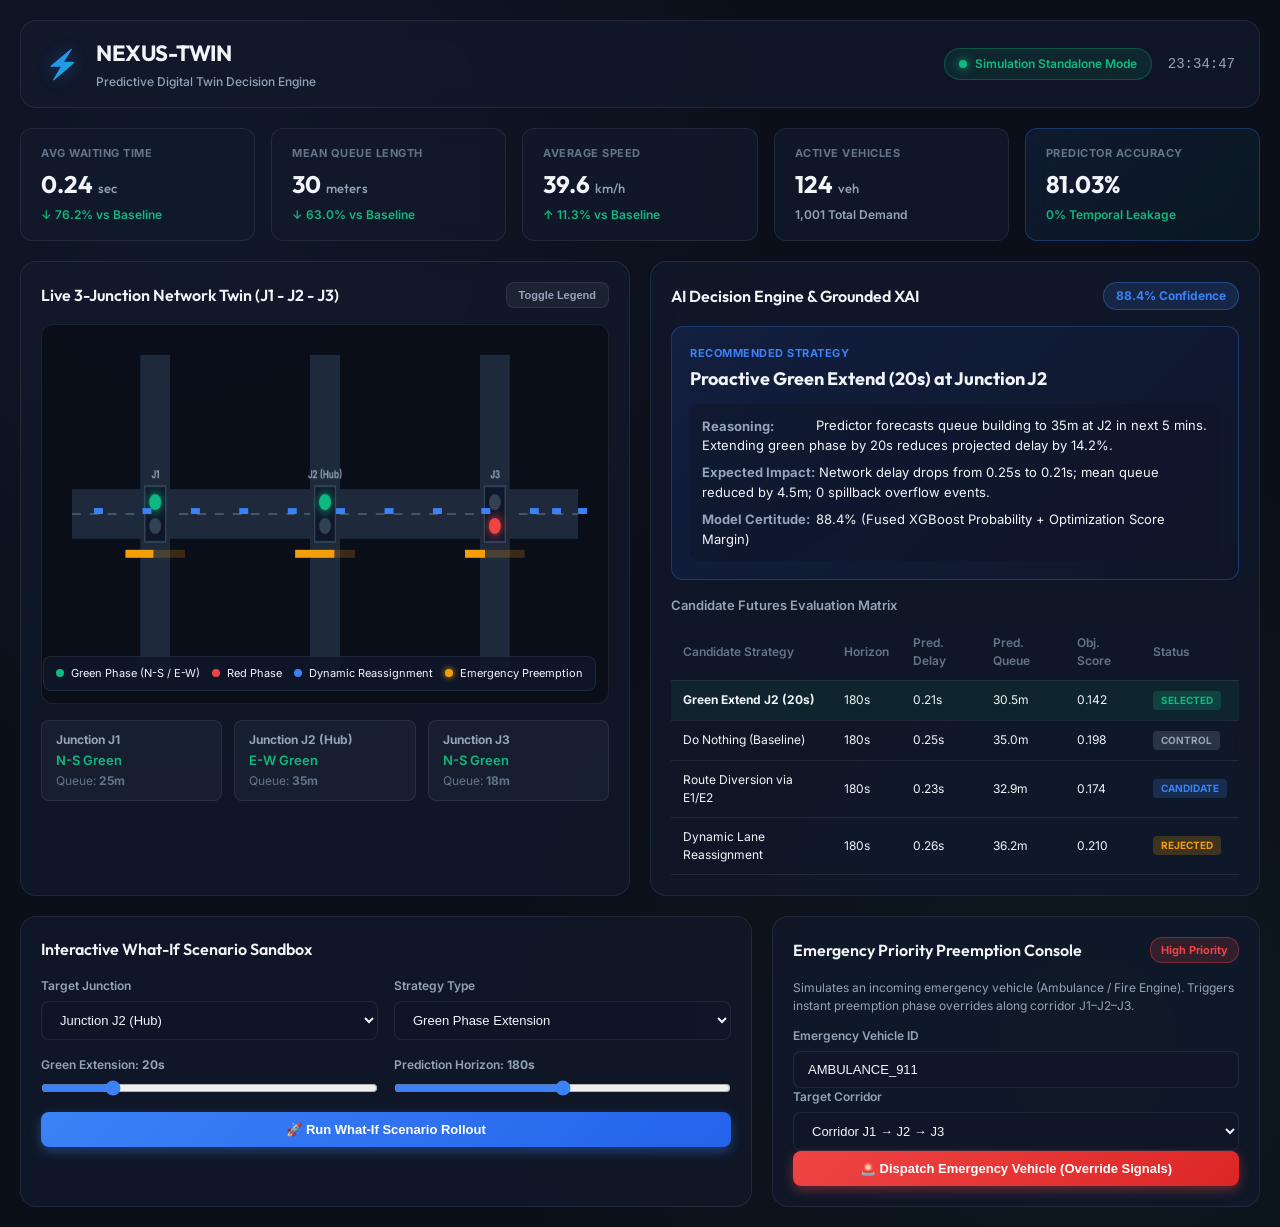
==== web/index.html @ 715663de "feat: complete Phase 6 Decision Server REST API, Web UI, What-If Sandbox & Emergency Priority Overri" ====
<!DOCTYPE html>
<html lang="en">
<head>
    <meta charset="UTF-8">
    <meta name="viewport" content="width=device-width, initial-scale=1.0">
    <title>NEXUS-TWIN — Digital Twin Traffic Decision System</title>
    <!-- Google Fonts -->
    <link rel="preconnect" href="https://fonts.googleapis.com">
    <link rel="preconnect" href="https://fonts.gstatic.com" crossorigin>
    <link href="https://fonts.googleapis.com/css2?family=Inter:wght@300;400;500;600;700&family=Outfit:wght@500;600;700;800&display=swap" rel="stylesheet">
    <link rel="stylesheet" href="style.css">
</head>
<body>
    <div class="app-container">
        <!-- Top Telemetry Header -->
        <header class="app-header">
            <div class="brand">
                <div class="logo-icon">⚡</div>
                <div>
                    <h1>NEXUS-TWIN</h1>
                    <span class="sub-title">Predictive Digital Twin Decision Engine</span>
                </div>
            </div>
            <div class="header-status">
                <div class="status-badge online" id="statusBadge">
                    <span class="pulse-dot"></span>
                    <span id="statusText">SUMO v1.27.1 Connected</span>
                </div>
                <div class="system-time" id="sysTime">00:00:00</div>
            </div>
        </header>

        <!-- Live Telemetry Ribbon -->
        <section class="telemetry-ribbon">
            <div class="telemetry-card">
                <div class="label">AVG WAITING TIME</div>
                <div class="value" id="metricDelay">0.24 <span class="unit">sec</span></div>
                <div class="trend positive">↓ 76.2% vs Baseline</div>
            </div>
            <div class="telemetry-card">
                <div class="label">MEAN QUEUE LENGTH</div>
                <div class="value" id="metricQueue">30.0 <span class="unit">meters</span></div>
                <div class="trend positive">↓ 63.0% vs Baseline</div>
            </div>
            <div class="telemetry-card">
                <div class="label">AVERAGE SPEED</div>
                <div class="value" id="metricSpeed">39.6 <span class="unit">km/h</span></div>
                <div class="trend positive">↑ 11.3% vs Baseline</div>
            </div>
            <div class="telemetry-card">
                <div class="label">ACTIVE VEHICLES</div>
                <div class="value" id="metricVehicles">124 <span class="unit">veh</span></div>
                <div class="trend neutral">1,001 Total Demand</div>
            </div>
            <div class="telemetry-card highlight">
                <div class="label">PREDICTOR ACCURACY</div>
                <div class="value" id="metricAccuracy">81.03%</div>
                <div class="trend positive">0% Temporal Leakage</div>
            </div>
        </section>

        <!-- Main Dashboard Grid -->
        <main class="dashboard-grid">
            <!-- Left Column: 2D Digital Twin Network Visualizer -->
            <section class="panel twin-panel">
                <div class="panel-header">
                    <h2>Live 3-Junction Network Twin (J1 - J2 - J3)</h2>
                    <div class="panel-actions">
                        <button class="btn btn-sm" id="btnToggleLegend">Toggle Legend</button>
                    </div>
                </div>
                <div class="canvas-container">
                    <canvas id="networkCanvas" width="760" height="380"></canvas>
                    <div class="canvas-overlay-legend" id="canvasLegend">
                        <div><span class="dot green"></span> Green Phase (N-S / E-W)</div>
                        <div><span class="dot red"></span> Red Phase</div>
                        <div><span class="dot blue"></span> Dynamic Reassignment</div>
                        <div><span class="dot emergency"></span> Emergency Preemption</div>
                    </div>
                </div>
                <div class="junction-cards-row">
                    <div class="junction-mini-card" id="jcard-J1">
                        <div class="jhead">Junction J1</div>
                        <div class="jphase" id="j1-phase">N-S Green</div>
                        <div class="jqueue">Queue: <strong id="j1-q">25.0m</strong></div>
                    </div>
                    <div class="junction-mini-card" id="jcard-J2">
                        <div class="jhead">Junction J2 (Hub)</div>
                        <div class="jphase" id="j2-phase">E-W Green</div>
                        <div class="jqueue">Queue: <strong id="j2-q">35.0m</strong></div>
                    </div>
                    <div class="junction-mini-card" id="jcard-J3">
                        <div class="jhead">Junction J3</div>
                        <div class="jphase" id="j3-phase">N-S Green</div>
                        <div class="jqueue">Queue: <strong id="j3-q">18.0m</strong></div>
                    </div>
                </div>
            </section>

            <!-- Right Column: AI Decision Engine & XAI Explanations -->
            <section class="panel xai-panel">
                <div class="panel-header">
                    <h2>AI Decision Engine & Grounded XAI</h2>
                    <span class="badge confidence-badge" id="confidenceBadge">88.4% Confidence</span>
                </div>

                <!-- Active Recommendation Card -->
                <div class="recommendation-card">
                    <div class="rec-title">RECOMMENDED STRATEGY</div>
                    <div class="rec-action" id="recAction">Proactive Green Extend (20s) at Junction J2</div>
                    
                    <div class="explanation-box">
                        <div class="exp-row">
                            <span class="exp-label">Reasoning:</span>
                            <span class="exp-val" id="expReason">Predictor forecasts queue building to 35m at J2 in next 5 mins. Extending green phase by 20s reduces projected delay by 14.2%.</span>
                        </div>
                        <div class="exp-row">
                            <span class="exp-label">Expected Impact:</span>
                            <span class="exp-val" id="expImpact">Network delay drops from 0.25s to 0.21s; mean queue reduced by 4.5m; 0 spillback overflow events.</span>
                        </div>
                        <div class="exp-row">
                            <span class="exp-label">Model Certitude:</span>
                            <span class="exp-val" id="expConfidence">88.4% (Fused XGBoost Probability + Optimization Score Margin)</span>
                        </div>
                    </div>
                </div>

                <!-- Candidate Strategy Comparison Table -->
                <div class="candidates-table-container">
                    <h3>Candidate Futures Evaluation Matrix</h3>
                    <table class="candidates-table">
                        <thead>
                            <tr>
                                <th>Candidate Strategy</th>
                                <th>Horizon</th>
                                <th>Pred. Delay</th>
                                <th>Pred. Queue</th>
                                <th>Obj. Score</th>
                                <th>Status</th>
                            </tr>
                        </thead>
                        <tbody id="candidatesTableBody">
                            <tr class="selected">
                                <td><strong>Green Extend J2 (20s)</strong></td>
                                <td>180s</td>
                                <td>0.21s</td>
                                <td>30.5m</td>
                                <td>0.142</td>
                                <td><span class="tag green">SELECTED</span></td>
                            </tr>
                            <tr>
                                <td>Do Nothing (Baseline)</td>
                                <td>180s</td>
                                <td>0.25s</td>
                                <td>35.0m</td>
                                <td>0.198</td>
                                <td><span class="tag gray">CONTROL</span></td>
                            </tr>
                            <tr>
                                <td>Route Diversion via E1/E2</td>
                                <td>180s</td>
                                <td>0.23s</td>
                                <td>32.9m</td>
                                <td>0.174</td>
                                <td><span class="tag blue">CANDIDATE</span></td>
                            </tr>
                            <tr>
                                <td>Dynamic Lane Reassignment</td>
                                <td>180s</td>
                                <td>0.26s</td>
                                <td>36.2m</td>
                                <td>0.210</td>
                                <td><span class="tag amber">REJECTED</span></td>
                            </tr>
                        </tbody>
                    </table>
                </div>
            </section>
        </main>

        <!-- Bottom Controls Grid -->
        <section class="controls-grid">
            <!-- Interactive What-If Scenario Sandbox -->
            <div class="panel sandbox-panel">
                <div class="panel-header">
                    <h2>Interactive What-If Scenario Sandbox</h2>
                </div>
                <form id="whatifForm" class="sandbox-form">
                    <div class="form-group">
                        <label>Target Junction</label>
                        <select id="selJunction" class="input-control">
                            <option value="J2">Junction J2 (Hub)</option>
                            <option value="J1">Junction J1 (West)</option>
                            <option value="J3">Junction J3 (East)</option>
                        </select>
                    </div>

                    <div class="form-group">
                        <label>Strategy Type</label>
                        <select id="selStrategy" class="input-control">
                            <option value="green_extend">Green Phase Extension</option>
                            <option value="diversion">Dynamic Route Diversion</option>
                            <option value="dynamic_lane">Dynamic Lane Reassignment</option>
                        </select>
                    </div>

                    <div class="form-group">
                        <label>Green Extension: <strong id="valExtension">20s</strong></label>
                        <input type="range" id="rngExtension" min="10" max="60" value="20" class="slider-control">
                    </div>

                    <div class="form-group">
                        <label>Prediction Horizon: <strong id="valHorizon">180s</strong></label>
                        <input type="range" id="rngHorizon" min="60" max="300" step="30" value="180" class="slider-control">
                    </div>

                    <div class="form-group full-width">
                        <button type="submit" class="btn btn-primary btn-block" id="btnRunWhatIf">
                            🚀 Run What-If Scenario Rollout
                        </button>
                    </div>
                </form>
            </div>

            <!-- Emergency Vehicle Priority Console -->
            <div class="panel emergency-panel">
                <div class="panel-header">
                    <h2>Emergency Priority Preemption Console</h2>
                    <span class="badge danger-badge">High Priority</span>
                </div>
                <div class="emergency-content">
                    <p class="emergency-desc">
                        Simulates an incoming emergency vehicle (Ambulance / Fire Engine). Triggers instant preemption phase overrides along corridor J1–J2–J3.
                    </p>
                    <div class="form-group">
                        <label>Emergency Vehicle ID</label>
                        <input type="text" id="txtVehicleId" value="AMBULANCE_911" class="input-control">
                    </div>
                    <div class="form-group">
                        <label>Target Corridor</label>
                        <select id="selCorridor" class="input-control">
                            <option value="J1-J2-J3">Corridor J1 → J2 → J3</option>
                            <option value="J3-J2-J1">Corridor J3 → J2 → J1</option>
                        </select>
                    </div>
                    <button class="btn btn-danger btn-block" id="btnDispatchEmergency">
                        🚨 Dispatch Emergency Vehicle (Override Signals)
                    </button>
                </div>
            </div>
        </section>
    </div>

    <script src="app.js"></script>
</body>
</html>
---- web/style.css ----
/* NEXUS-TWIN Design System — Modern Dark-Mode Glassmorphism */
:root {
    --bg-main: #0b0f19;
    --bg-card: rgba(18, 26, 44, 0.75);
    --bg-card-hover: rgba(28, 39, 64, 0.85);
    --border-color: rgba(255, 255, 255, 0.08);
    --border-highlight: rgba(59, 130, 246, 0.3);

    --primary: #3b82f6;
    --primary-glow: rgba(59, 130, 246, 0.4);
    --emerald: #10b981;
    --emerald-glow: rgba(16, 185, 129, 0.4);
    --amber: #f59e0b;
    --rose: #ef4444;
    --rose-glow: rgba(239, 68, 68, 0.4);
    --cyan: #06b6d4;

    --text-main: #f1f5f9;
    --text-muted: #94a3b8;
    --text-dim: #64748b;

    --font-heading: 'Outfit', -apple-system, BlinkMacSystemFont, sans-serif;
    --font-body: 'Inter', -apple-system, BlinkMacSystemFont, sans-serif;

    --radius-sm: 8px;
    --radius-md: 12px;
    --radius-lg: 16px;
}

* {
    box-sizing: border-box;
    margin: 0;
    padding: 0;
}

body {
    background-color: var(--bg-main);
    background-image: 
        radial-gradient(circle at 15% 15%, rgba(59, 130, 246, 0.08) 0%, transparent 40%),
        radial-gradient(circle at 85% 85%, rgba(16, 185, 129, 0.06) 0%, transparent 40%);
    color: var(--text-main);
    font-family: var(--font-body);
    font-size: 14px;
    line-height: 1.5;
    min-height: 100vh;
    padding: 20px;
}

.app-container {
    max-width: 1400px;
    margin: 0 auto;
    display: flex;
    flex-direction: column;
    gap: 20px;
}

/* Header */
.app-header {
    display: flex;
    justify-content: space-between;
    align-items: center;
    background: var(--bg-card);
    backdrop-filter: blur(12px);
    border: 1px solid var(--border-color);
    border-radius: var(--radius-lg);
    padding: 16px 24px;
}

.brand {
    display: flex;
    align-items: center;
    gap: 16px;
}

.logo-icon {
    font-size: 28px;
    background: linear-gradient(135deg, var(--primary), var(--cyan));
    -webkit-background-clip: text;
    -webkit-text-fill-color: transparent;
    filter: drop-shadow(0 0 8px var(--primary-glow));
}

.brand h1 {
    font-family: var(--font-heading);
    font-size: 22px;
    font-weight: 700;
    letter-spacing: -0.5px;
    color: var(--text-main);
}

.sub-title {
    font-size: 12px;
    color: var(--text-muted);
    font-weight: 500;
}

.header-status {
    display: flex;
    align-items: center;
    gap: 16px;
}

.status-badge {
    display: flex;
    align-items: center;
    gap: 8px;
    background: rgba(16, 185, 129, 0.1);
    border: 1px solid rgba(16, 185, 129, 0.3);
    color: var(--emerald);
    padding: 6px 14px;
    border-radius: 20px;
    font-size: 12px;
    font-weight: 600;
}

.pulse-dot {
    width: 8px;
    height: 8px;
    background-color: var(--emerald);
    border-radius: 50%;
    box-shadow: 0 0 8px var(--emerald);
    animation: pulse 2s infinite;
}

@keyframes pulse {
    0% { transform: scale(0.95); box-shadow: 0 0 0 0 rgba(16, 185, 129, 0.7); }
    70% { transform: scale(1); box-shadow: 0 0 0 8px rgba(16, 185, 129, 0); }
    100% { transform: scale(0.95); box-shadow: 0 0 0 0 rgba(16, 185, 129, 0); }
}

.system-time {
    font-family: monospace;
    font-size: 14px;
    color: var(--text-muted);
}

/* Telemetry Ribbon */
.telemetry-ribbon {
    display: grid;
    grid-template-columns: repeat(auto-fit, minmax(220px, 1fr));
    gap: 16px;
}

.telemetry-card {
    background: var(--bg-card);
    backdrop-filter: blur(12px);
    border: 1px solid var(--border-color);
    border-radius: var(--radius-md);
    padding: 16px 20px;
    transition: transform 0.2s ease, border-color 0.2s ease;
}

.telemetry-card:hover {
    transform: translateY(-2px);
    border-color: var(--border-highlight);
}

.telemetry-card.highlight {
    background: linear-gradient(135deg, rgba(59, 130, 246, 0.1), rgba(6, 182, 212, 0.05));
    border-color: rgba(59, 130, 246, 0.3);
}

.telemetry-card .label {
    font-size: 11px;
    font-weight: 700;
    letter-spacing: 0.5px;
    color: var(--text-dim);
    margin-bottom: 4px;
}

.telemetry-card .value {
    font-family: var(--font-heading);
    font-size: 24px;
    font-weight: 700;
    color: var(--text-main);
}

.telemetry-card .unit {
    font-size: 13px;
    color: var(--text-muted);
    font-weight: 500;
}

.telemetry-card .trend {
    font-size: 12px;
    font-weight: 600;
    margin-top: 4px;
}

.trend.positive { color: var(--emerald); }
.trend.neutral { color: var(--text-muted); }

/* Dashboard Grid */
.dashboard-grid {
    display: grid;
    grid-template-columns: 1fr 1fr;
    gap: 20px;
}

@media (max-width: 1024px) {
    .dashboard-grid {
        grid-template-columns: 1fr;
    }
}

.panel {
    background: var(--bg-card);
    backdrop-filter: blur(12px);
    border: 1px solid var(--border-color);
    border-radius: var(--radius-lg);
    padding: 20px;
    display: flex;
    flex-direction: column;
    gap: 16px;
}

.panel-header {
    display: flex;
    justify-content: space-between;
    align-items: center;
}

.panel-header h2 {
    font-family: var(--font-heading);
    font-size: 16px;
    font-weight: 600;
    color: var(--text-main);
}

/* Canvas container */
.canvas-container {
    position: relative;
    background: rgba(10, 15, 25, 0.9);
    border: 1px solid var(--border-color);
    border-radius: var(--radius-md);
    overflow: hidden;
    height: 380px;
}

#networkCanvas {
    width: 100%;
    height: 100%;
    display: block;
}

.canvas-overlay-legend {
    position: absolute;
    bottom: 12px;
    right: 12px;
    background: rgba(15, 23, 42, 0.85);
    border: 1px solid var(--border-color);
    padding: 8px 12px;
    border-radius: var(--radius-sm);
    font-size: 11px;
    display: flex;
    gap: 12px;
}

.canvas-overlay-legend .dot {
    display: inline-block;
    width: 8px;
    height: 8px;
    border-radius: 50%;
    margin-right: 4px;
}

.dot.green { background: var(--emerald); }
.dot.red { background: var(--rose); }
.dot.blue { background: var(--primary); }
.dot.emergency { background: var(--amber); box-shadow: 0 0 6px var(--amber); }

.junction-cards-row {
    display: grid;
    grid-template-columns: repeat(3, 1fr);
    gap: 12px;
}

.junction-mini-card {
    background: rgba(30, 41, 59, 0.5);
    border: 1px solid var(--border-color);
    border-radius: var(--radius-sm);
    padding: 10px 14px;
}

.jhead {
    font-size: 12px;
    font-weight: 700;
    color: var(--text-muted);
}

.jphase {
    font-size: 13px;
    font-weight: 600;
    color: var(--emerald);
    margin: 2px 0;
}

.jqueue {
    font-size: 12px;
    color: var(--text-dim);
}

/* XAI & Recommendation Panel */
.confidence-badge {
    background: rgba(59, 130, 246, 0.15);
    border: 1px solid rgba(59, 130, 246, 0.4);
    color: var(--primary);
    padding: 4px 12px;
    border-radius: 16px;
    font-size: 12px;
    font-weight: 700;
}

.recommendation-card {
    background: linear-gradient(135deg, rgba(30, 58, 138, 0.25), rgba(15, 23, 42, 0.6));
    border: 1px solid rgba(59, 130, 246, 0.3);
    border-radius: var(--radius-md);
    padding: 18px;
}

.rec-title {
    font-size: 11px;
    font-weight: 700;
    letter-spacing: 0.5px;
    color: var(--primary);
    margin-bottom: 4px;
}

.rec-action {
    font-family: var(--font-heading);
    font-size: 18px;
    font-weight: 700;
    color: var(--text-main);
    margin-bottom: 12px;
}

.explanation-box {
    display: flex;
    flex-direction: column;
    gap: 8px;
    background: rgba(15, 23, 42, 0.6);
    border-radius: var(--radius-sm);
    padding: 12px;
    font-size: 13px;
}

.exp-label {
    font-weight: 700;
    color: var(--text-muted);
    min-width: 110px;
    display: inline-block;
}

.exp-val {
    color: var(--text-main);
}

/* Candidates Table */
.candidates-table-container h3 {
    font-size: 13px;
    font-weight: 600;
    color: var(--text-muted);
    margin-bottom: 8px;
}

.candidates-table {
    width: 100%;
    border-collapse: collapse;
    font-size: 12px;
}

.candidates-table th, .candidates-table td {
    padding: 10px 12px;
    text-align: left;
    border-bottom: 1px solid var(--border-color);
}

.candidates-table th {
    color: var(--text-dim);
    font-weight: 600;
    background: rgba(15, 23, 42, 0.4);
}

.candidates-table tr.selected {
    background: rgba(16, 185, 129, 0.08);
}

.tag {
    display: inline-block;
    padding: 2px 8px;
    border-radius: 4px;
    font-size: 10px;
    font-weight: 700;
}

.tag.green { background: rgba(16, 185, 129, 0.2); color: var(--emerald); }
.tag.gray { background: rgba(148, 163, 184, 0.2); color: var(--text-muted); }
.tag.blue { background: rgba(59, 130, 246, 0.2); color: var(--primary); }
.tag.amber { background: rgba(245, 158, 11, 0.2); color: var(--amber); }

/* Bottom Controls Grid */
.controls-grid {
    display: grid;
    grid-template-columns: 1.2fr 0.8fr;
    gap: 20px;
}

@media (max-width: 900px) {
    .controls-grid {
        grid-template-columns: 1fr;
    }
}

.sandbox-form {
    display: grid;
    grid-template-columns: 1fr 1fr;
    gap: 16px;
}

.form-group {
    display: flex;
    flex-direction: column;
    gap: 6px;
}

.form-group.full-width {
    grid-column: span 2;
}

.form-group label {
    font-size: 12px;
    font-weight: 600;
    color: var(--text-muted);
}

.input-control {
    background: rgba(15, 23, 42, 0.8);
    border: 1px solid var(--border-color);
    border-radius: var(--radius-sm);
    color: var(--text-main);
    padding: 10px 14px;
    font-size: 13px;
    outline: none;
    transition: border-color 0.2s ease;
}

.input-control:focus {
    border-color: var(--primary);
}

.slider-control {
    accent-color: var(--primary);
    cursor: pointer;
}

.btn {
    padding: 10px 20px;
    border-radius: var(--radius-sm);
    font-weight: 600;
    font-size: 13px;
    cursor: pointer;
    border: none;
    transition: all 0.2s ease;
}

.btn-sm {
    padding: 6px 12px;
    font-size: 11px;
    background: rgba(255, 255, 255, 0.05);
    color: var(--text-muted);
    border: 1px solid var(--border-color);
}

.btn-primary {
    background: linear-gradient(135deg, var(--primary), #2563eb);
    color: white;
    box-shadow: 0 4px 12px var(--primary-glow);
}

.btn-primary:hover {
    transform: translateY(-1px);
    box-shadow: 0 6px 16px var(--primary-glow);
}

.btn-danger {
    background: linear-gradient(135deg, var(--rose), #dc2626);
    color: white;
    box-shadow: 0 4px 12px var(--rose-glow);
}

.btn-danger:hover {
    transform: translateY(-1px);
    box-shadow: 0 6px 16px var(--rose-glow);
}

.btn-block {
    width: 100%;
}

.danger-badge {
    background: rgba(239, 68, 68, 0.15);
    border: 1px solid rgba(239, 68, 68, 0.4);
    color: var(--rose);
    padding: 4px 10px;
    border-radius: 12px;
    font-size: 11px;
    font-weight: 700;
}

.emergency-desc {
    font-size: 12px;
    color: var(--text-muted);
    margin-bottom: 12px;
}
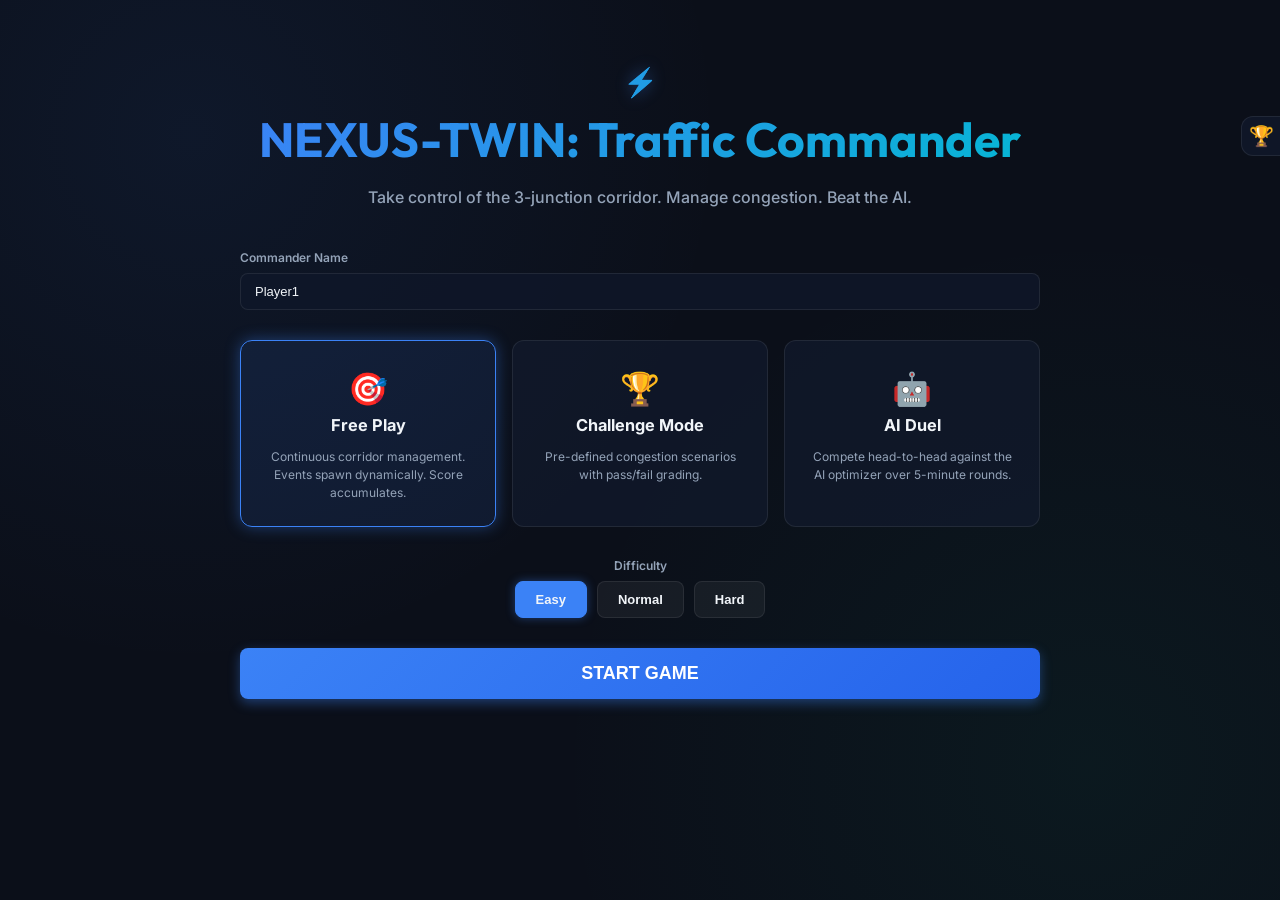
==== commit d8824c4e: "feat: complete Phase 7 Traffic Commander Game - game engine, scoring, badges, leaderboard, gamified " ====
--- a/web/index.html
+++ b/web/index.html
@@ -3,7 +3,7 @@
 <head>
     <meta charset="UTF-8">
     <meta name="viewport" content="width=device-width, initial-scale=1.0">
-    <title>NEXUS-TWIN — Digital Twin Traffic Decision System</title>
+    <title>NEXUS-TWIN — Traffic Commander</title>
     <!-- Google Fonts -->
     <link rel="preconnect" href="https://fonts.googleapis.com">
     <link rel="preconnect" href="https://fonts.gstatic.com" crossorigin>
@@ -12,243 +12,237 @@
 </head>
 <body>
     <div class="app-container">
-        <!-- Top Telemetry Header -->
-        <header class="app-header">
-            <div class="brand">
-                <div class="logo-icon">⚡</div>
-                <div>
-                    <h1>NEXUS-TWIN</h1>
-                    <span class="sub-title">Predictive Digital Twin Decision Engine</span>
-                </div>
-            </div>
-            <div class="header-status">
-                <div class="status-badge online" id="statusBadge">
-                    <span class="pulse-dot"></span>
-                    <span id="statusText">SUMO v1.27.1 Connected</span>
-                </div>
-                <div class="system-time" id="sysTime">00:00:00</div>
-            </div>
-        </header>
-
-        <!-- Live Telemetry Ribbon -->
-        <section class="telemetry-ribbon">
-            <div class="telemetry-card">
-                <div class="label">AVG WAITING TIME</div>
-                <div class="value" id="metricDelay">0.24 <span class="unit">sec</span></div>
-                <div class="trend positive">↓ 76.2% vs Baseline</div>
-            </div>
-            <div class="telemetry-card">
-                <div class="label">MEAN QUEUE LENGTH</div>
-                <div class="value" id="metricQueue">30.0 <span class="unit">meters</span></div>
-                <div class="trend positive">↓ 63.0% vs Baseline</div>
-            </div>
-            <div class="telemetry-card">
-                <div class="label">AVERAGE SPEED</div>
-                <div class="value" id="metricSpeed">39.6 <span class="unit">km/h</span></div>
-                <div class="trend positive">↑ 11.3% vs Baseline</div>
-            </div>
-            <div class="telemetry-card">
-                <div class="label">ACTIVE VEHICLES</div>
-                <div class="value" id="metricVehicles">124 <span class="unit">veh</span></div>
-                <div class="trend neutral">1,001 Total Demand</div>
-            </div>
-            <div class="telemetry-card highlight">
-                <div class="label">PREDICTOR ACCURACY</div>
-                <div class="value" id="metricAccuracy">81.03%</div>
-                <div class="trend positive">0% Temporal Leakage</div>
-            </div>
-        </section>
-
-        <!-- Main Dashboard Grid -->
-        <main class="dashboard-grid">
-            <!-- Left Column: 2D Digital Twin Network Visualizer -->
-            <section class="panel twin-panel">
-                <div class="panel-header">
-                    <h2>Live 3-Junction Network Twin (J1 - J2 - J3)</h2>
-                    <div class="panel-actions">
-                        <button class="btn btn-sm" id="btnToggleLegend">Toggle Legend</button>
-                    </div>
-                </div>
-                <div class="canvas-container">
-                    <canvas id="networkCanvas" width="760" height="380"></canvas>
-                    <div class="canvas-overlay-legend" id="canvasLegend">
-                        <div><span class="dot green"></span> Green Phase (N-S / E-W)</div>
-                        <div><span class="dot red"></span> Red Phase</div>
-                        <div><span class="dot blue"></span> Dynamic Reassignment</div>
-                        <div><span class="dot emergency"></span> Emergency Preemption</div>
-                    </div>
-                </div>
-                <div class="junction-cards-row">
-                    <div class="junction-mini-card" id="jcard-J1">
-                        <div class="jhead">Junction J1</div>
-                        <div class="jphase" id="j1-phase">N-S Green</div>
-                        <div class="jqueue">Queue: <strong id="j1-q">25.0m</strong></div>
-                    </div>
-                    <div class="junction-mini-card" id="jcard-J2">
-                        <div class="jhead">Junction J2 (Hub)</div>
-                        <div class="jphase" id="j2-phase">E-W Green</div>
-                        <div class="jqueue">Queue: <strong id="j2-q">35.0m</strong></div>
-                    </div>
-                    <div class="junction-mini-card" id="jcard-J3">
-                        <div class="jhead">Junction J3</div>
-                        <div class="jphase" id="j3-phase">N-S Green</div>
-                        <div class="jqueue">Queue: <strong id="j3-q">18.0m</strong></div>
+        
+        <!-- VIEW 1: GAME MENU -->
+        <div class="game-menu" id="gameMenu">
+            <header class="menu-header">
+                <div class="logo-icon menu-logo">⚡</div>
+                <h1>NEXUS-TWIN: Traffic Commander</h1>
+                <p class="sub-title" style="font-size: 16px; margin-top: 10px;">Take control of the 3-junction corridor. Manage congestion. Beat the AI.</p>
+            </header>
+            
+            <div class="menu-content" style="margin-top: 40px; width: 100%; max-width: 800px; display: flex; flex-direction: column; gap: 30px;">
+                <div class="form-group">
+                    <label style="text-align: left;">Commander Name</label>
+                    <input type="text" id="playerName" class="input-control" placeholder="Enter your name" value="Player1">
+                </div>
+                
+                <div class="modes-grid" id="modesGrid">
+                    <div class="mode-card selected" data-mode="free_play">
+                        <div class="mode-icon" style="font-size: 32px;">🎯</div>
+                        <h3>Free Play</h3>
+                        <p style="font-size: 12px; color: var(--text-muted); margin-top: 10px;">Continuous corridor management. Events spawn dynamically. Score accumulates.</p>
+                    </div>
+                    <div class="mode-card" data-mode="challenge">
+                        <div class="mode-icon" style="font-size: 32px;">🏆</div>
+                        <h3>Challenge Mode</h3>
+                        <p style="font-size: 12px; color: var(--text-muted); margin-top: 10px;">Pre-defined congestion scenarios with pass/fail grading.</p>
+                        <select id="challengeSelector" class="input-control hidden" style="margin-top: 10px; width: 100%;">
+                            <option value="rush_hour">Rush Hour Surge</option>
+                            <option value="emergency">Emergency Dispatch</option>
+                            <option value="accident">Accident Blockage</option>
+                            <option value="cascade">Cascade Prevention</option>
+                        </select>
+                    </div>
+                    <div class="mode-card" data-mode="ai_duel">
+                        <div class="mode-icon" style="font-size: 32px;">🤖</div>
+                        <h3>AI Duel</h3>
+                        <p style="font-size: 12px; color: var(--text-muted); margin-top: 10px;">Compete head-to-head against the AI optimizer over 5-minute rounds.</p>
+                    </div>
+                </div>
+                
+                <div class="form-group" style="align-items: center;">
+                    <label>Difficulty</label>
+                    <div class="difficulty-selector" id="diffSelector">
+                        <button class="btn btn-diff active" data-diff="easy">Easy</button>
+                        <button class="btn btn-diff" data-diff="normal">Normal</button>
+                        <button class="btn btn-diff" data-diff="hard">Hard</button>
+                    </div>
+                </div>
+                
+                <button class="btn btn-primary btn-block commit-btn" id="btnStartGame" style="font-size: 18px; padding: 15px;">START GAME</button>
+            </div>
+        </div>
+
+        <!-- VIEW 2: GAME DASHBOARD -->
+        <div class="game-dashboard hidden" id="gameDashboard">
+            
+            <!-- Game HUD Bar -->
+            <header class="game-hud app-header" style="margin-bottom: 0;">
+                <div class="hud-left brand">
+                    <div class="logo-icon">⚡</div>
+                    <div>
+                        <h1 id="hudPlayerName" style="font-size: 18px;">Player1</h1>
+                        <span class="sub-title badge mode-badge" id="hudModeBadge" style="background: var(--primary-glow); padding: 2px 6px; border-radius: 4px; color: white;">Free Play</span>
+                    </div>
+                </div>
+                <div class="hud-center" style="display: flex; align-items: center; gap: 20px;">
+                    <div class="score-container" style="text-align: center;">
+                        <span style="font-size: 12px; color: var(--text-muted); display: block;">SCORE</span>
+                        <span class="score-value" id="hudScore" style="font-size: 28px; font-weight: 800; color: var(--emerald); text-shadow: 0 0 10px var(--emerald-glow);">0</span>
+                    </div>
+                    <div class="streak-container hidden" id="hudStreak" style="display: flex; align-items: center; gap: 5px; background: rgba(245,158,11,0.2); padding: 5px 10px; border-radius: 20px; border: 1px solid var(--amber);">
+                        <span class="streak-flame">🔥</span>
+                        <span class="streak-text" id="hudStreakText" style="color: var(--amber); font-weight: bold;">x1.5</span>
+                    </div>
+                </div>
+                <div class="hud-right header-status">
+                    <div style="text-align: right; margin-right: 15px;">
+                        <span style="font-size: 12px; color: var(--text-muted); display: block;">SESSION TIME</span>
+                        <span class="session-timer system-time" id="hudTimer" style="font-size: 18px; color: white;">00:00</span>
+                    </div>
+                    <button class="btn btn-danger" id="btnEndGame">End Game</button>
+                </div>
+            </header>
+
+            <!-- Event Alert Banner -->
+            <div class="event-alert hidden" id="eventAlert" style="margin-top: 15px; margin-bottom: 5px;">
+                <div style="display: flex; justify-content: space-between; align-items: center;">
+                    <div class="event-info" style="display: flex; align-items: center; gap: 10px;">
+                        <span class="event-icon" id="eventIcon" style="font-size: 24px;">⚠️</span>
+                        <span class="event-text" id="eventText" style="font-weight: bold; font-size: 16px;">Rush Hour Surge at J2!</span>
+                    </div>
+                    <div class="ai-hint" id="aiHint" style="font-size: 12px; color: var(--primary); font-weight: bold; background: rgba(59,130,246,0.1); padding: 4px 8px; border-radius: 4px;">AI Suggests: Extend Green at J2</div>
+                </div>
+                <div class="timer-bar-container" style="margin-top: 8px;">
+                    <div class="timer-bar" id="eventTimerBar" style="width: 100%;"></div>
+                </div>
+            </div>
+
+            <!-- Main Dashboard Grid -->
+            <main class="dashboard-grid" style="margin-top: 15px;">
+                <!-- Left: Canvas -->
+                <section class="panel twin-panel">
+                    <div class="panel-header">
+                        <h2>Live Network Twin (J1 - J2 - J3)</h2>
+                    </div>
+                    <div class="canvas-container">
+                        <canvas id="networkCanvas" width="760" height="380"></canvas>
+                        <div class="canvas-overlay-legend" id="canvasLegend">
+                            <div><span class="dot green"></span> Green</div>
+                            <div><span class="dot red"></span> Red</div>
+                        </div>
+                        <div class="canvas-score-overlay" id="canvasScoreOverlay" style="position: absolute; top: 10px; right: 10px; font-size: 24px; font-weight: bold; color: rgba(255,255,255,0.5); text-shadow: 0 0 5px black;"></div>
+                    </div>
+                </section>
+
+                <!-- Right: Action Console -->
+                <section class="panel action-panel">
+                    <div class="panel-header">
+                        <h2>Commander Action Console</h2>
+                        <select id="actionTargetJunction" class="input-control" style="width: 120px;">
+                            <option value="J1">Target: J1</option>
+                            <option value="J2" selected>Target: J2</option>
+                            <option value="J3">Target: J3</option>
+                        </select>
+                    </div>
+                    
+                    <div class="action-buttons-stack" id="actionStack">
+                        <div class="action-btn-group">
+                            <button class="action-btn strategy-btn" data-strategy="green_extend" style="border-left-color: var(--emerald);">
+                                <span class="strategy-icon">🟢</span> Extend Green Phase
+                            </button>
+                            <div class="strategy-options hidden" id="opt_green_extend">
+                                <label style="font-size: 12px; color: var(--text-muted);">Duration: <span id="val_green_extend">20s</span></label>
+                                <input type="range" id="param_green_extend" min="10" max="60" value="20" class="slider-control" style="width: 100%;">
+                            </div>
+                        </div>
+                        
+                        <div class="action-btn-group">
+                            <button class="action-btn strategy-btn" data-strategy="diversion" style="border-left-color: var(--primary);">
+                                <span class="strategy-icon">↪️</span> Divert Traffic
+                            </button>
+                            <div class="strategy-options hidden" id="opt_diversion">
+                                <label style="font-size: 12px; color: var(--text-muted);">Diversion Rate: <span id="val_diversion">30%</span></label>
+                                <input type="range" id="param_diversion" min="10" max="50" value="30" class="slider-control" style="width: 100%;">
+                            </div>
+                        </div>
+                        
+                        <div class="action-btn-group">
+                            <button class="action-btn strategy-btn" data-strategy="dynamic_lane" style="border-left-color: var(--cyan);">
+                                <span class="strategy-icon">🛣️</span> Open Dynamic Lane
+                            </button>
+                            <div class="strategy-options hidden" id="opt_dynamic_lane">
+                                <select id="param_dynamic_lane" class="input-control" style="width: 100%;">
+                                    <option value="J1">At J1</option>
+                                    <option value="J2">At J2</option>
+                                    <option value="J3">At J3</option>
+                                </select>
+                            </div>
+                        </div>
+                        
+                        <div class="action-btn-group">
+                            <button class="action-btn strategy-btn" data-strategy="emergency_priority" style="border-left-color: var(--rose);">
+                                <span class="strategy-icon">🚨</span> Emergency Override
+                            </button>
+                        </div>
+                        
+                        <div class="action-btn-group">
+                            <button class="action-btn strategy-btn" data-strategy="do_nothing" style="border-left-color: var(--text-muted);">
+                                <span class="strategy-icon">⏸️</span> Do Nothing
+                            </button>
+                        </div>
+                    </div>
+                    
+                    <button class="btn btn-primary btn-block commit-btn" id="btnCommitMove" disabled style="margin-top: auto; height: 50px; font-size: 16px;">COMMIT MOVE</button>
+                </section>
+            </main>
+
+            <!-- Bottom Grid -->
+            <section class="bottom-grid controls-grid" style="margin-top: 15px;">
+                <div class="panel">
+                    <div class="panel-header" style="margin-bottom: 10px;"><h2>Live Telemetry</h2></div>
+                    <div class="telemetry-ribbon" style="display: grid; grid-template-columns: 1fr 1fr; gap: 10px;">
+                        <div class="telemetry-card" style="padding: 10px;"><div class="label">AVG DELAY</div><div class="value" id="metricDelay" style="font-size: 18px;">0.24s</div></div>
+                        <div class="telemetry-card" style="padding: 10px;"><div class="label">MEAN QUEUE</div><div class="value" id="metricQueue" style="font-size: 18px;">30.0m</div></div>
+                        <div class="telemetry-card" style="padding: 10px;"><div class="label">AVG SPEED</div><div class="value" id="metricSpeed" style="font-size: 18px;">39.6km/h</div></div>
+                        <div class="telemetry-card" style="padding: 10px;"><div class="label">ACTIVE VEHICLES</div><div class="value" id="metricVehicles" style="font-size: 18px;">124</div></div>
+                    </div>
+                </div>
+                
+                <div class="badge-gallery panel">
+                    <div class="panel-header" style="margin-bottom: 10px;"><h2>Commander Badges</h2></div>
+                    <div class="badge-grid" id="badgeGrid" style="display: flex; gap: 10px; flex-wrap: wrap;">
+                        <!-- Badges populated by JS -->
                     </div>
                 </div>
             </section>
-
-            <!-- Right Column: AI Decision Engine & XAI Explanations -->
-            <section class="panel xai-panel">
-                <div class="panel-header">
-                    <h2>AI Decision Engine & Grounded XAI</h2>
-                    <span class="badge confidence-badge" id="confidenceBadge">88.4% Confidence</span>
-                </div>
-
-                <!-- Active Recommendation Card -->
-                <div class="recommendation-card">
-                    <div class="rec-title">RECOMMENDED STRATEGY</div>
-                    <div class="rec-action" id="recAction">Proactive Green Extend (20s) at Junction J2</div>
-                    
-                    <div class="explanation-box">
-                        <div class="exp-row">
-                            <span class="exp-label">Reasoning:</span>
-                            <span class="exp-val" id="expReason">Predictor forecasts queue building to 35m at J2 in next 5 mins. Extending green phase by 20s reduces projected delay by 14.2%.</span>
-                        </div>
-                        <div class="exp-row">
-                            <span class="exp-label">Expected Impact:</span>
-                            <span class="exp-val" id="expImpact">Network delay drops from 0.25s to 0.21s; mean queue reduced by 4.5m; 0 spillback overflow events.</span>
-                        </div>
-                        <div class="exp-row">
-                            <span class="exp-label">Model Certitude:</span>
-                            <span class="exp-val" id="expConfidence">88.4% (Fused XGBoost Probability + Optimization Score Margin)</span>
-                        </div>
-                    </div>
-                </div>
-
-                <!-- Candidate Strategy Comparison Table -->
-                <div class="candidates-table-container">
-                    <h3>Candidate Futures Evaluation Matrix</h3>
-                    <table class="candidates-table">
-                        <thead>
-                            <tr>
-                                <th>Candidate Strategy</th>
-                                <th>Horizon</th>
-                                <th>Pred. Delay</th>
-                                <th>Pred. Queue</th>
-                                <th>Obj. Score</th>
-                                <th>Status</th>
-                            </tr>
-                        </thead>
-                        <tbody id="candidatesTableBody">
-                            <tr class="selected">
-                                <td><strong>Green Extend J2 (20s)</strong></td>
-                                <td>180s</td>
-                                <td>0.21s</td>
-                                <td>30.5m</td>
-                                <td>0.142</td>
-                                <td><span class="tag green">SELECTED</span></td>
-                            </tr>
-                            <tr>
-                                <td>Do Nothing (Baseline)</td>
-                                <td>180s</td>
-                                <td>0.25s</td>
-                                <td>35.0m</td>
-                                <td>0.198</td>
-                                <td><span class="tag gray">CONTROL</span></td>
-                            </tr>
-                            <tr>
-                                <td>Route Diversion via E1/E2</td>
-                                <td>180s</td>
-                                <td>0.23s</td>
-                                <td>32.9m</td>
-                                <td>0.174</td>
-                                <td><span class="tag blue">CANDIDATE</span></td>
-                            </tr>
-                            <tr>
-                                <td>Dynamic Lane Reassignment</td>
-                                <td>180s</td>
-                                <td>0.26s</td>
-                                <td>36.2m</td>
-                                <td>0.210</td>
-                                <td><span class="tag amber">REJECTED</span></td>
-                            </tr>
-                        </tbody>
-                    </table>
-                </div>
-            </section>
-        </main>
-
-        <!-- Bottom Controls Grid -->
-        <section class="controls-grid">
-            <!-- Interactive What-If Scenario Sandbox -->
-            <div class="panel sandbox-panel">
-                <div class="panel-header">
-                    <h2>Interactive What-If Scenario Sandbox</h2>
-                </div>
-                <form id="whatifForm" class="sandbox-form">
-                    <div class="form-group">
-                        <label>Target Junction</label>
-                        <select id="selJunction" class="input-control">
-                            <option value="J2">Junction J2 (Hub)</option>
-                            <option value="J1">Junction J1 (West)</option>
-                            <option value="J3">Junction J3 (East)</option>
-                        </select>
-                    </div>
-
-                    <div class="form-group">
-                        <label>Strategy Type</label>
-                        <select id="selStrategy" class="input-control">
-                            <option value="green_extend">Green Phase Extension</option>
-                            <option value="diversion">Dynamic Route Diversion</option>
-                            <option value="dynamic_lane">Dynamic Lane Reassignment</option>
-                        </select>
-                    </div>
-
-                    <div class="form-group">
-                        <label>Green Extension: <strong id="valExtension">20s</strong></label>
-                        <input type="range" id="rngExtension" min="10" max="60" value="20" class="slider-control">
-                    </div>
-
-                    <div class="form-group">
-                        <label>Prediction Horizon: <strong id="valHorizon">180s</strong></label>
-                        <input type="range" id="rngHorizon" min="60" max="300" step="30" value="180" class="slider-control">
-                    </div>
-
-                    <div class="form-group full-width">
-                        <button type="submit" class="btn btn-primary btn-block" id="btnRunWhatIf">
-                            🚀 Run What-If Scenario Rollout
-                        </button>
-                    </div>
-                </form>
-            </div>
-
-            <!-- Emergency Vehicle Priority Console -->
-            <div class="panel emergency-panel">
-                <div class="panel-header">
-                    <h2>Emergency Priority Preemption Console</h2>
-                    <span class="badge danger-badge">High Priority</span>
-                </div>
-                <div class="emergency-content">
-                    <p class="emergency-desc">
-                        Simulates an incoming emergency vehicle (Ambulance / Fire Engine). Triggers instant preemption phase overrides along corridor J1–J2–J3.
-                    </p>
-                    <div class="form-group">
-                        <label>Emergency Vehicle ID</label>
-                        <input type="text" id="txtVehicleId" value="AMBULANCE_911" class="input-control">
-                    </div>
-                    <div class="form-group">
-                        <label>Target Corridor</label>
-                        <select id="selCorridor" class="input-control">
-                            <option value="J1-J2-J3">Corridor J1 → J2 → J3</option>
-                            <option value="J3-J2-J1">Corridor J3 → J2 → J1</option>
-                        </select>
-                    </div>
-                    <button class="btn btn-danger btn-block" id="btnDispatchEmergency">
-                        🚨 Dispatch Emergency Vehicle (Override Signals)
-                    </button>
-                </div>
-            </div>
-        </section>
+        </div>
+        
+        <!-- Score Result Popup Modal -->
+        <div class="score-popup hidden" id="scorePopup">
+            <div class="score-popup-content">
+                <h2 id="popupResultTitle" class="popup-title" style="color: white; font-family: var(--font-heading); margin-bottom: 10px;">BEAT THE AI!</h2>
+                <div class="popup-points" id="popupPoints" style="font-size: 64px; font-weight: 800; margin-bottom: 15px;">+350</div>
+                
+                <div class="popup-breakdown" style="background: rgba(0,0,0,0.3); padding: 15px; border-radius: 8px; text-align: left; margin-bottom: 20px;">
+                    <div id="popupBasePoints" style="font-weight: bold; color: var(--text-main); margin-bottom: 5px;">Base Points: +280</div>
+                    <ul id="popupMultipliers" style="color: var(--emerald); list-style: none; padding: 0; font-size: 14px;"></ul>
+                    <ul id="popupPenalties" style="color: var(--rose); list-style: none; padding: 0; font-size: 14px; margin-top: 5px;"></ul>
+                </div>
+                
+                <div class="popup-comparison" id="popupComparison" style="font-size: 16px; color: var(--text-muted); margin-bottom: 15px;">
+                    Your Score: 25.71 vs AI Score: 20.00
+                </div>
+                
+                <div class="popup-badges" id="popupNewBadges" style="display: flex; gap: 10px; justify-content: center;"></div>
+            </div>
+        </div>
+
+        <!-- Leaderboard Sidebar -->
+        <div class="leaderboard-sidebar" id="leaderboardSidebar">
+            <button class="toggle-leaderboard" id="btnToggleLeaderboard" style="font-size: 20px;">🏆</button>
+            <div class="leaderboard-content" style="padding: 20px;">
+                <h2 style="margin-bottom: 15px;">Leaderboard</h2>
+                <table class="candidates-table" style="width: 100%;">
+                    <thead><tr><th>Player</th><th>Score</th><th>Mode</th></tr></thead>
+                    <tbody id="leaderboardBody">
+                        <!-- Populated by JS -->
+                    </tbody>
+                </table>
+            </div>
+        </div>
+        
     </div>
 
     <script src="app.js"></script>
--- a/web/style.css
+++ b/web/style.css
@@ -44,6 +44,7 @@
     line-height: 1.5;
     min-height: 100vh;
     padding: 20px;
+    overflow-x: hidden;
 }
 
 .app-container {
@@ -54,7 +55,7 @@
     gap: 20px;
 }
 
-/* Header */
+/* Original Components */
 .app-header {
     display: flex;
     justify-content: space-between;
@@ -66,12 +67,7 @@
     padding: 16px 24px;
 }
 
-.brand {
-    display: flex;
-    align-items: center;
-    gap: 16px;
-}
-
+.brand { display: flex; align-items: center; gap: 16px; }
 .logo-icon {
     font-size: 28px;
     background: linear-gradient(135deg, var(--primary), var(--cyan));
@@ -79,68 +75,13 @@
     -webkit-text-fill-color: transparent;
     filter: drop-shadow(0 0 8px var(--primary-glow));
 }
-
-.brand h1 {
-    font-family: var(--font-heading);
-    font-size: 22px;
-    font-weight: 700;
-    letter-spacing: -0.5px;
-    color: var(--text-main);
-}
-
-.sub-title {
-    font-size: 12px;
-    color: var(--text-muted);
-    font-weight: 500;
-}
-
-.header-status {
-    display: flex;
-    align-items: center;
-    gap: 16px;
-}
-
-.status-badge {
-    display: flex;
-    align-items: center;
-    gap: 8px;
-    background: rgba(16, 185, 129, 0.1);
-    border: 1px solid rgba(16, 185, 129, 0.3);
-    color: var(--emerald);
-    padding: 6px 14px;
-    border-radius: 20px;
-    font-size: 12px;
-    font-weight: 600;
-}
-
-.pulse-dot {
-    width: 8px;
-    height: 8px;
-    background-color: var(--emerald);
-    border-radius: 50%;
-    box-shadow: 0 0 8px var(--emerald);
-    animation: pulse 2s infinite;
-}
-
-@keyframes pulse {
-    0% { transform: scale(0.95); box-shadow: 0 0 0 0 rgba(16, 185, 129, 0.7); }
-    70% { transform: scale(1); box-shadow: 0 0 0 8px rgba(16, 185, 129, 0); }
-    100% { transform: scale(0.95); box-shadow: 0 0 0 0 rgba(16, 185, 129, 0); }
-}
-
-.system-time {
-    font-family: monospace;
-    font-size: 14px;
-    color: var(--text-muted);
-}
-
-/* Telemetry Ribbon */
-.telemetry-ribbon {
-    display: grid;
-    grid-template-columns: repeat(auto-fit, minmax(220px, 1fr));
-    gap: 16px;
-}
-
+.brand h1 { font-family: var(--font-heading); font-size: 22px; font-weight: 700; }
+.sub-title { font-size: 12px; color: var(--text-muted); font-weight: 500; }
+
+.header-status { display: flex; align-items: center; gap: 16px; }
+.system-time { font-family: monospace; font-size: 14px; color: var(--text-muted); }
+
+.telemetry-ribbon { display: grid; grid-template-columns: repeat(auto-fit, minmax(220px, 1fr)); gap: 16px; }
 .telemetry-card {
     background: var(--bg-card);
     backdrop-filter: blur(12px);
@@ -149,59 +90,11 @@
     padding: 16px 20px;
     transition: transform 0.2s ease, border-color 0.2s ease;
 }
-
-.telemetry-card:hover {
-    transform: translateY(-2px);
-    border-color: var(--border-highlight);
-}
-
-.telemetry-card.highlight {
-    background: linear-gradient(135deg, rgba(59, 130, 246, 0.1), rgba(6, 182, 212, 0.05));
-    border-color: rgba(59, 130, 246, 0.3);
-}
-
-.telemetry-card .label {
-    font-size: 11px;
-    font-weight: 700;
-    letter-spacing: 0.5px;
-    color: var(--text-dim);
-    margin-bottom: 4px;
-}
-
-.telemetry-card .value {
-    font-family: var(--font-heading);
-    font-size: 24px;
-    font-weight: 700;
-    color: var(--text-main);
-}
-
-.telemetry-card .unit {
-    font-size: 13px;
-    color: var(--text-muted);
-    font-weight: 500;
-}
-
-.telemetry-card .trend {
-    font-size: 12px;
-    font-weight: 600;
-    margin-top: 4px;
-}
-
-.trend.positive { color: var(--emerald); }
-.trend.neutral { color: var(--text-muted); }
-
-/* Dashboard Grid */
-.dashboard-grid {
-    display: grid;
-    grid-template-columns: 1fr 1fr;
-    gap: 20px;
-}
-
-@media (max-width: 1024px) {
-    .dashboard-grid {
-        grid-template-columns: 1fr;
-    }
-}
+.telemetry-card .label { font-size: 11px; font-weight: 700; color: var(--text-dim); margin-bottom: 4px; }
+.telemetry-card .value { font-family: var(--font-heading); font-size: 24px; font-weight: 700; color: var(--text-main); }
+
+.dashboard-grid { display: grid; grid-template-columns: 1fr 1fr; gap: 20px; }
+@media (max-width: 1024px) { .dashboard-grid { grid-template-columns: 1fr; } }
 
 .panel {
     background: var(--bg-card);
@@ -209,25 +102,11 @@
     border: 1px solid var(--border-color);
     border-radius: var(--radius-lg);
     padding: 20px;
-    display: flex;
-    flex-direction: column;
-    gap: 16px;
-}
-
-.panel-header {
-    display: flex;
-    justify-content: space-between;
-    align-items: center;
-}
-
-.panel-header h2 {
-    font-family: var(--font-heading);
-    font-size: 16px;
-    font-weight: 600;
-    color: var(--text-main);
-}
-
-/* Canvas container */
+    display: flex; flex-direction: column; gap: 16px;
+}
+.panel-header { display: flex; justify-content: space-between; align-items: center; }
+.panel-header h2 { font-family: var(--font-heading); font-size: 16px; font-weight: 600; color: var(--text-main); }
+
 .canvas-container {
     position: relative;
     background: rgba(10, 15, 25, 0.9);
@@ -236,279 +115,166 @@
     overflow: hidden;
     height: 380px;
 }
-
-#networkCanvas {
-    width: 100%;
-    height: 100%;
-    display: block;
-}
-
+#networkCanvas { width: 100%; height: 100%; display: block; }
 .canvas-overlay-legend {
-    position: absolute;
-    bottom: 12px;
-    right: 12px;
-    background: rgba(15, 23, 42, 0.85);
-    border: 1px solid var(--border-color);
-    padding: 8px 12px;
-    border-radius: var(--radius-sm);
-    font-size: 11px;
-    display: flex;
-    gap: 12px;
-}
-
-.canvas-overlay-legend .dot {
-    display: inline-block;
-    width: 8px;
-    height: 8px;
-    border-radius: 50%;
-    margin-right: 4px;
-}
-
+    position: absolute; bottom: 12px; right: 12px;
+    background: rgba(15, 23, 42, 0.85); border: 1px solid var(--border-color);
+    padding: 8px 12px; border-radius: var(--radius-sm); font-size: 11px; display: flex; gap: 12px;
+}
+.canvas-overlay-legend .dot { display: inline-block; width: 8px; height: 8px; border-radius: 50%; margin-right: 4px; }
 .dot.green { background: var(--emerald); }
 .dot.red { background: var(--rose); }
-.dot.blue { background: var(--primary); }
-.dot.emergency { background: var(--amber); box-shadow: 0 0 6px var(--amber); }
-
-.junction-cards-row {
-    display: grid;
-    grid-template-columns: repeat(3, 1fr);
-    gap: 12px;
-}
-
-.junction-mini-card {
-    background: rgba(30, 41, 59, 0.5);
-    border: 1px solid var(--border-color);
-    border-radius: var(--radius-sm);
-    padding: 10px 14px;
-}
-
-.jhead {
-    font-size: 12px;
-    font-weight: 700;
-    color: var(--text-muted);
-}
-
-.jphase {
-    font-size: 13px;
-    font-weight: 600;
-    color: var(--emerald);
-    margin: 2px 0;
-}
-
-.jqueue {
-    font-size: 12px;
-    color: var(--text-dim);
-}
-
-/* XAI & Recommendation Panel */
-.confidence-badge {
-    background: rgba(59, 130, 246, 0.15);
-    border: 1px solid rgba(59, 130, 246, 0.4);
-    color: var(--primary);
-    padding: 4px 12px;
-    border-radius: 16px;
-    font-size: 12px;
-    font-weight: 700;
-}
-
-.recommendation-card {
-    background: linear-gradient(135deg, rgba(30, 58, 138, 0.25), rgba(15, 23, 42, 0.6));
-    border: 1px solid rgba(59, 130, 246, 0.3);
+
+.form-group { display: flex; flex-direction: column; gap: 6px; }
+.form-group label { font-size: 12px; font-weight: 600; color: var(--text-muted); }
+.input-control {
+    background: rgba(15, 23, 42, 0.8); border: 1px solid var(--border-color);
+    border-radius: var(--radius-sm); color: var(--text-main); padding: 10px 14px;
+    font-size: 13px; outline: none; transition: border-color 0.2s ease;
+}
+.input-control:focus { border-color: var(--primary); }
+.slider-control { accent-color: var(--primary); cursor: pointer; }
+
+.btn {
+    padding: 10px 20px; border-radius: var(--radius-sm); font-weight: 600; font-size: 13px;
+    cursor: pointer; border: none; transition: all 0.2s ease;
+}
+.btn-primary { background: linear-gradient(135deg, var(--primary), #2563eb); color: white; box-shadow: 0 4px 12px var(--primary-glow); }
+.btn-primary:hover:not(:disabled) { transform: translateY(-1px); box-shadow: 0 6px 16px var(--primary-glow); }
+.btn-primary:disabled { opacity: 0.5; cursor: not-allowed; }
+.btn-danger { background: linear-gradient(135deg, var(--rose), #dc2626); color: white; box-shadow: 0 4px 12px var(--rose-glow); }
+.btn-block { width: 100%; }
+.hidden { display: none !important; }
+
+
+/* NEW GAME STYLES */
+
+/* Game Menu */
+.game-menu {
+    display: flex; flex-direction: column; align-items: center; justify-content: center;
+    min-height: 80vh; text-align: center;
+}
+.game-menu .menu-header h1 {
+    font-size: 3rem; font-family: var(--font-heading);
+    background: linear-gradient(135deg, var(--primary), var(--cyan));
+    -webkit-background-clip: text; -webkit-text-fill-color: transparent;
+    margin-bottom: 0.5rem;
+}
+.modes-grid { display: flex; gap: 1rem; justify-content: center; width: 100%; }
+.mode-card {
+    background: var(--bg-card); border: 1px solid var(--border-color);
+    padding: 1.5rem; border-radius: var(--radius-md); cursor: pointer;
+    width: 32%; transition: all 0.2s;
+}
+.mode-card.selected { border-color: var(--primary); box-shadow: 0 0 15px var(--primary-glow); background: rgba(59, 130, 246, 0.1); }
+.difficulty-selector { display: flex; gap: 10px; }
+.btn-diff { background: rgba(255,255,255,0.05); border: 1px solid var(--border-color); color: var(--text-main); }
+.btn-diff.active { background: var(--primary); border-color: var(--primary); box-shadow: 0 0 10px var(--primary-glow); }
+
+/* Game HUD & Streaks */
+.streak-flame { animation: flamepulse 1s infinite alternate; font-size: 20px; }
+@keyframes flamepulse {
+    from { text-shadow: 0 0 5px var(--amber); transform: scale(1); }
+    to { text-shadow: 0 0 15px var(--amber); transform: scale(1.2); }
+}
+
+/* Event Alert Banner */
+.event-alert {
+    background: rgba(245, 158, 11, 0.1);
+    border: 1px solid var(--amber);
     border-radius: var(--radius-md);
-    padding: 18px;
-}
-
-.rec-title {
-    font-size: 11px;
-    font-weight: 700;
-    letter-spacing: 0.5px;
-    color: var(--primary);
-    margin-bottom: 4px;
-}
-
-.rec-action {
-    font-family: var(--font-heading);
-    font-size: 18px;
-    font-weight: 700;
-    color: var(--text-main);
-    margin-bottom: 12px;
-}
-
-.explanation-box {
-    display: flex;
-    flex-direction: column;
-    gap: 8px;
-    background: rgba(15, 23, 42, 0.6);
-    border-radius: var(--radius-sm);
-    padding: 12px;
-    font-size: 13px;
-}
-
-.exp-label {
-    font-weight: 700;
-    color: var(--text-muted);
-    min-width: 110px;
-    display: inline-block;
-}
-
-.exp-val {
-    color: var(--text-main);
-}
-
-/* Candidates Table */
-.candidates-table-container h3 {
-    font-size: 13px;
-    font-weight: 600;
-    color: var(--text-muted);
-    margin-bottom: 8px;
-}
-
-.candidates-table {
-    width: 100%;
-    border-collapse: collapse;
-    font-size: 12px;
-}
-
-.candidates-table th, .candidates-table td {
-    padding: 10px 12px;
+    padding: 10px 20px;
+    display: flex; flex-direction: column; gap: 10px;
+    animation: alertpulse 2s infinite;
+}
+.event-alert.severity-high { border-color: var(--rose); background: rgba(239, 68, 68, 0.1); animation: alertpulse-rose 1.5s infinite; }
+.event-alert.severity-critical { border-color: var(--rose); background: rgba(239, 68, 68, 0.2); animation: alertpulse-rose 0.5s infinite; }
+
+@keyframes alertpulse {
+    0% { border-color: rgba(245, 158, 11, 0.3); box-shadow: 0 0 0; }
+    50% { border-color: rgba(245, 158, 11, 1); box-shadow: 0 0 15px rgba(245, 158, 11, 0.5); }
+    100% { border-color: rgba(245, 158, 11, 0.3); box-shadow: 0 0 0; }
+}
+@keyframes alertpulse-rose {
+    0% { border-color: rgba(239, 68, 68, 0.3); box-shadow: 0 0 0; }
+    50% { border-color: rgba(239, 68, 68, 1); box-shadow: 0 0 15px rgba(239, 68, 68, 0.5); }
+    100% { border-color: rgba(239, 68, 68, 0.3); box-shadow: 0 0 0; }
+}
+
+.timer-bar-container { height: 6px; background: rgba(255, 255, 255, 0.1); border-radius: 3px; overflow: hidden; }
+.timer-bar { height: 100%; background: linear-gradient(90deg, var(--emerald), var(--rose)); transform-origin: left; transition: width 0.1s linear; }
+
+/* Action Buttons Stack */
+.action-buttons-stack { display: flex; flex-direction: column; gap: 10px; margin-top: 10px; }
+.action-btn {
+    width: 100%; min-height: 50px; background: var(--bg-card);
+    border: 1px solid var(--border-color); border-left: 4px solid var(--text-muted);
+    border-radius: var(--radius-sm); color: var(--text-main); font-size: 1rem; font-weight: 600;
+    display: flex; align-items: center; padding: 0 15px; cursor: pointer; transition: all 0.2s;
     text-align: left;
-    border-bottom: 1px solid var(--border-color);
-}
-
-.candidates-table th {
-    color: var(--text-dim);
-    font-weight: 600;
-    background: rgba(15, 23, 42, 0.4);
-}
-
-.candidates-table tr.selected {
-    background: rgba(16, 185, 129, 0.08);
-}
-
-.tag {
-    display: inline-block;
-    padding: 2px 8px;
-    border-radius: 4px;
-    font-size: 10px;
-    font-weight: 700;
-}
-
-.tag.green { background: rgba(16, 185, 129, 0.2); color: var(--emerald); }
-.tag.gray { background: rgba(148, 163, 184, 0.2); color: var(--text-muted); }
-.tag.blue { background: rgba(59, 130, 246, 0.2); color: var(--primary); }
-.tag.amber { background: rgba(245, 158, 11, 0.2); color: var(--amber); }
-
-/* Bottom Controls Grid */
-.controls-grid {
-    display: grid;
-    grid-template-columns: 1.2fr 0.8fr;
-    gap: 20px;
-}
-
-@media (max-width: 900px) {
-    .controls-grid {
-        grid-template-columns: 1fr;
-    }
-}
-
-.sandbox-form {
-    display: grid;
-    grid-template-columns: 1fr 1fr;
-    gap: 16px;
-}
-
-.form-group {
-    display: flex;
-    flex-direction: column;
-    gap: 6px;
-}
-
-.form-group.full-width {
-    grid-column: span 2;
-}
-
-.form-group label {
-    font-size: 12px;
-    font-weight: 600;
-    color: var(--text-muted);
-}
-
-.input-control {
-    background: rgba(15, 23, 42, 0.8);
-    border: 1px solid var(--border-color);
-    border-radius: var(--radius-sm);
-    color: var(--text-main);
-    padding: 10px 14px;
-    font-size: 13px;
-    outline: none;
-    transition: border-color 0.2s ease;
-}
-
-.input-control:focus {
-    border-color: var(--primary);
-}
-
-.slider-control {
-    accent-color: var(--primary);
-    cursor: pointer;
-}
-
-.btn {
-    padding: 10px 20px;
-    border-radius: var(--radius-sm);
-    font-weight: 600;
-    font-size: 13px;
-    cursor: pointer;
-    border: none;
-    transition: all 0.2s ease;
-}
-
-.btn-sm {
-    padding: 6px 12px;
-    font-size: 11px;
-    background: rgba(255, 255, 255, 0.05);
-    color: var(--text-muted);
-    border: 1px solid var(--border-color);
-}
-
-.btn-primary {
-    background: linear-gradient(135deg, var(--primary), #2563eb);
-    color: white;
-    box-shadow: 0 4px 12px var(--primary-glow);
-}
-
-.btn-primary:hover {
-    transform: translateY(-1px);
-    box-shadow: 0 6px 16px var(--primary-glow);
-}
-
-.btn-danger {
-    background: linear-gradient(135deg, var(--rose), #dc2626);
-    color: white;
-    box-shadow: 0 4px 12px var(--rose-glow);
-}
-
-.btn-danger:hover {
-    transform: translateY(-1px);
-    box-shadow: 0 6px 16px var(--rose-glow);
-}
-
-.btn-block {
-    width: 100%;
-}
-
-.danger-badge {
-    background: rgba(239, 68, 68, 0.15);
-    border: 1px solid rgba(239, 68, 68, 0.4);
-    color: var(--rose);
-    padding: 4px 10px;
-    border-radius: 12px;
-    font-size: 11px;
-    font-weight: 700;
-}
-
-.emergency-desc {
-    font-size: 12px;
-    color: var(--text-muted);
-    margin-bottom: 12px;
-}
+}
+.action-btn:hover { background: var(--bg-card-hover); }
+.action-btn.selected { background: rgba(255,255,255,0.1); box-shadow: inset 0 0 10px rgba(255,255,255,0.05); }
+.strategy-icon { margin-right: 10px; font-size: 20px; }
+.strategy-options { padding: 12px; background: rgba(0,0,0,0.3); border-radius: 0 0 var(--radius-sm) var(--radius-sm); margin-top: -5px; }
+
+/* Score Popup Modal */
+.score-popup {
+    position: fixed; top: 0; left: 0; right: 0; bottom: 0;
+    background: rgba(0,0,0,0.85); display: flex; align-items: center; justify-content: center; z-index: 1000;
+}
+.score-popup-content {
+    background: var(--bg-card); border: 2px solid var(--primary);
+    border-radius: var(--radius-lg); padding: 40px; text-align: center; min-width: 400px;
+    animation: scorefly 0.5s cubic-bezier(0.175, 0.885, 0.32, 1.275);
+}
+@keyframes scorefly {
+    0% { transform: scale(0.5) translateY(50px); opacity: 0; }
+    80% { transform: scale(1.1) translateY(-10px); }
+    100% { transform: scale(1) translateY(0); opacity: 1; }
+}
+.popup-points.positive { color: var(--emerald); text-shadow: 0 0 20px var(--emerald-glow); }
+.popup-points.negative { color: var(--rose); text-shadow: 0 0 20px var(--rose-glow); }
+.popup-list li { margin: 5px 0; }
+.popup-list.multipliers li::before { content: "↑ "; }
+.popup-list.penalties li::before { content: "↓ "; }
+
+/* Badges */
+.badge-circle {
+    width: 50px; height: 50px; border-radius: 50%;
+    background: rgba(255,255,255,0.05); display: flex; align-items: center; justify-content: center;
+    font-size: 24px; position: relative; border: 2px solid var(--border-color);
+    filter: grayscale(100%); opacity: 0.5;
+}
+.badge-circle.unlocked { filter: grayscale(0%); opacity: 1; animation: badgeunlock 0.6s ease; }
+@keyframes badgeunlock {
+    0% { transform: scale(0.8); }
+    50% { transform: scale(1.4); box-shadow: 0 0 25px gold; }
+    100% { transform: scale(1); }
+}
+.badge-circle.tier-gold { border-color: gold; box-shadow: 0 0 10px rgba(255,215,0,0.5); }
+.badge-circle.tier-silver { border-color: silver; box-shadow: 0 0 10px rgba(192,192,192,0.5); }
+.badge-circle.tier-bronze { border-color: #cd7f32; box-shadow: 0 0 10px rgba(205,127,50,0.5); }
+
+/* Leaderboard Sidebar */
+.leaderboard-sidebar {
+    position: fixed; right: -320px; top: 100px; width: 320px;
+    background: var(--bg-card); backdrop-filter: blur(10px);
+    border: 1px solid var(--border-color); border-radius: var(--radius-md) 0 0 var(--radius-md);
+    transition: right 0.3s cubic-bezier(0.4, 0, 0.2, 1); z-index: 900;
+}
+.leaderboard-sidebar.open { right: 0; }
+.toggle-leaderboard {
+    position: absolute; left: -40px; top: 15px; width: 40px; height: 40px;
+    background: var(--bg-card); border: 1px solid var(--border-color); border-right: none;
+    border-radius: var(--radius-md) 0 0 var(--radius-md); cursor: pointer; color: white; display:flex; align-items:center; justify-content:center;
+}
+.candidates-table { width: 100%; border-collapse: collapse; font-size: 13px; }
+.candidates-table th, .candidates-table td { padding: 10px; text-align: left; border-bottom: 1px solid var(--border-color); }
+.candidates-table th { color: var(--text-dim); font-weight: 600; background: rgba(15, 23, 42, 0.4); }
+
+.pulse-target { animation: pulsetarget 1s infinite alternate; }
+@keyframes pulsetarget {
+    from { box-shadow: 0 0 0 rgba(239, 68, 68, 0); }
+    to { box-shadow: 0 0 20px rgba(239, 68, 68, 0.8); }
+}
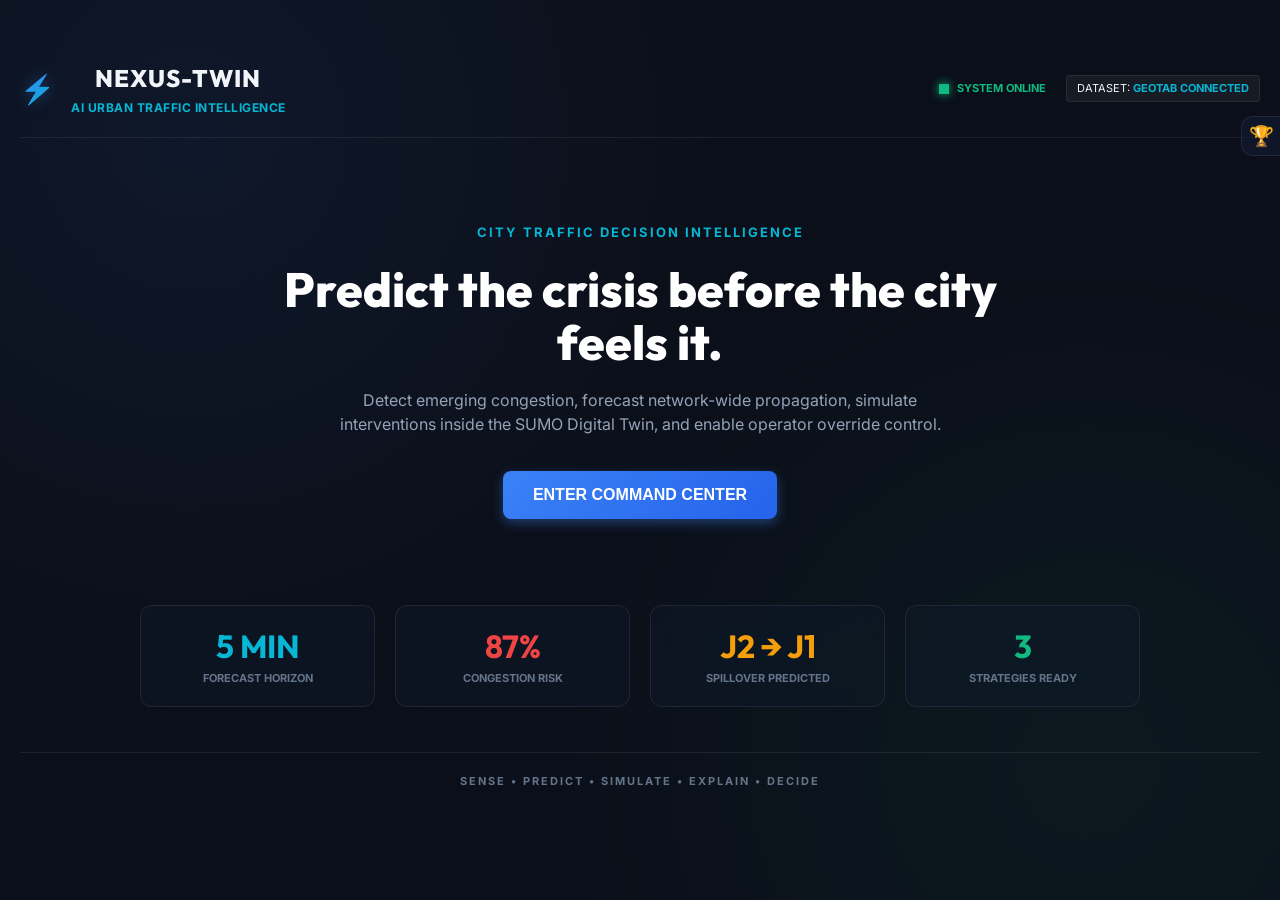
==== commit 84e7d50c: "ui: transform arcade game launcher to premium command center landing" ====
--- a/web/index.html
+++ b/web/index.html
@@ -13,54 +13,63 @@
 <body>
     <div class="app-container">
         
-        <!-- VIEW 1: GAME MENU -->
-        <div class="game-menu" id="gameMenu">
-            <header class="menu-header">
-                <div class="logo-icon menu-logo">⚡</div>
-                <h1>NEXUS-TWIN: Traffic Commander</h1>
-                <p class="sub-title" style="font-size: 16px; margin-top: 10px;">Take control of the 3-junction corridor. Manage congestion. Beat the AI.</p>
-            </header>
-            
-            <div class="menu-content" style="margin-top: 40px; width: 100%; max-width: 800px; display: flex; flex-direction: column; gap: 30px;">
-                <div class="form-group">
-                    <label style="text-align: left;">Commander Name</label>
-                    <input type="text" id="playerName" class="input-control" placeholder="Enter your name" value="Player1">
-                </div>
-                
-                <div class="modes-grid" id="modesGrid">
-                    <div class="mode-card selected" data-mode="free_play">
-                        <div class="mode-icon" style="font-size: 32px;">🎯</div>
-                        <h3>Free Play</h3>
-                        <p style="font-size: 12px; color: var(--text-muted); margin-top: 10px;">Continuous corridor management. Events spawn dynamically. Score accumulates.</p>
-                    </div>
-                    <div class="mode-card" data-mode="challenge">
-                        <div class="mode-icon" style="font-size: 32px;">🏆</div>
-                        <h3>Challenge Mode</h3>
-                        <p style="font-size: 12px; color: var(--text-muted); margin-top: 10px;">Pre-defined congestion scenarios with pass/fail grading.</p>
-                        <select id="challengeSelector" class="input-control hidden" style="margin-top: 10px; width: 100%;">
-                            <option value="rush_hour">Rush Hour Surge</option>
-                            <option value="emergency">Emergency Dispatch</option>
-                            <option value="accident">Accident Blockage</option>
-                            <option value="cascade">Cascade Prevention</option>
-                        </select>
-                    </div>
-                    <div class="mode-card" data-mode="ai_duel">
-                        <div class="mode-icon" style="font-size: 32px;">🤖</div>
-                        <h3>AI Duel</h3>
-                        <p style="font-size: 12px; color: var(--text-muted); margin-top: 10px;">Compete head-to-head against the AI optimizer over 5-minute rounds.</p>
-                    </div>
-                </div>
-                
-                <div class="form-group" style="align-items: center;">
-                    <label>Difficulty</label>
-                    <div class="difficulty-selector" id="diffSelector">
-                        <button class="btn btn-diff active" data-diff="easy">Easy</button>
-                        <button class="btn btn-diff" data-diff="normal">Normal</button>
-                        <button class="btn btn-diff" data-diff="hard">Hard</button>
-                    </div>
-                </div>
-                
-                <button class="btn btn-primary btn-block commit-btn" id="btnStartGame" style="font-size: 18px; padding: 15px;">START GAME</button>
+        <!-- VIEW 1: PREMIUM COMMAND CENTER LANDING MENU -->
+        <div class="game-menu" id="gameMenu" style="min-height: 90vh; display: flex; flex-direction: column; justify-content: space-between; padding: 40px 0;">
+            <!-- Landing Top Bar -->
+            <div style="width: 100%; display: flex; justify-content: space-between; align-items: center; border-bottom: 1px solid var(--border-color); padding-bottom: 20px;">
+                <div class="brand">
+                    <div class="logo-icon">⚡</div>
+                    <div>
+                        <h1 style="font-size: 24px; font-weight: 800; font-family: var(--font-heading); letter-spacing: 1px;">NEXUS-TWIN</h1>
+                        <span class="sub-title" style="color: var(--cyan); font-weight: 700; letter-spacing: 0.5px;">AI URBAN TRAFFIC INTELLIGENCE</span>
+                    </div>
+                </div>
+                <div style="display: flex; gap: 20px; align-items: center;">
+                    <div style="display: flex; align-items: center; gap: 8px;">
+                        <span class="dot green" style="width: 10px; height: 10px; box-shadow: 0 0 10px var(--emerald);"></span>
+                        <span style="font-size: 11px; font-weight: bold; color: var(--emerald);">SYSTEM ONLINE</span>
+                    </div>
+                    <div style="background: rgba(255, 255, 255, 0.05); border: 1px solid var(--border-color); padding: 4px 10px; border-radius: 4px; font-size: 11px;">
+                        DATASET: <span style="color: var(--cyan); font-weight: bold;">GEOTAB CONNECTED</span>
+                    </div>
+                </div>
+            </div>
+
+            <!-- Hero Section -->
+            <div style="max-width: 800px; text-align: center; margin: 40px auto; display: flex; flex-direction: column; gap: 20px;">
+                <span style="color: var(--cyan); font-weight: bold; font-size: 13px; letter-spacing: 2px;">CITY TRAFFIC DECISION INTELLIGENCE</span>
+                <h1 style="font-size: 48px; font-family: var(--font-heading); font-weight: 800; color: white; line-height: 1.1;">Predict the crisis before the city feels it.</h1>
+                <p style="color: var(--text-muted); font-size: 16px; max-width: 650px; margin: 0 auto;">
+                    Detect emerging congestion, forecast network-wide propagation, simulate interventions inside the SUMO Digital Twin, and enable operator override control.
+                </p>
+                <div style="display: flex; gap: 15px; justify-content: center; margin-top: 15px;">
+                    <button class="btn btn-primary" id="btnStartGame" style="font-size: 16px; padding: 15px 30px;">ENTER COMMAND CENTER</button>
+                </div>
+            </div>
+
+            <!-- Intelligence Stats Strip -->
+            <div style="display: grid; grid-template-columns: repeat(4, 1fr); gap: 20px; width: 100%; max-width: 1000px; margin: 0 auto;">
+                <div class="telemetry-card" style="text-align: center; background: rgba(16, 29, 46, 0.4);">
+                    <div class="value" style="color: var(--cyan); font-size: 32px;">5 MIN</div>
+                    <div class="label">FORECAST HORIZON</div>
+                </div>
+                <div class="telemetry-card" style="text-align: center; background: rgba(16, 29, 46, 0.4);">
+                    <div class="value" style="color: var(--rose); font-size: 32px;">87%</div>
+                    <div class="label">CONGESTION RISK</div>
+                </div>
+                <div class="telemetry-card" style="text-align: center; background: rgba(16, 29, 46, 0.4);">
+                    <div class="value" style="color: var(--amber); font-size: 32px;">J2 → J1</div>
+                    <div class="label">SPILLOVER PREDICTED</div>
+                </div>
+                <div class="telemetry-card" style="text-align: center; background: rgba(16, 29, 46, 0.4);">
+                    <div class="value" style="color: var(--emerald); font-size: 32px;">3</div>
+                    <div class="label">STRATEGIES READY</div>
+                </div>
+            </div>
+
+            <!-- Bottom Flow message -->
+            <div style="width: 100%; border-top: 1px solid var(--border-color); padding-top: 20px; text-align: center; font-size: 11px; font-weight: bold; color: var(--text-dim); letter-spacing: 2px;">
+                SENSE &bull; PREDICT &bull; SIMULATE &bull; EXPLAIN &bull; DECIDE
             </div>
         </div>
 
@@ -110,86 +119,160 @@
             </div>
 
             <!-- Main Dashboard Grid -->
-            <main class="dashboard-grid" style="margin-top: 15px;">
-                <!-- Left: Canvas -->
-                <section class="panel twin-panel">
-                    <div class="panel-header">
-                        <h2>Live Network Twin (J1 - J2 - J3)</h2>
-                    </div>
-                    <div class="canvas-container">
-                        <canvas id="networkCanvas" width="760" height="380"></canvas>
-                        <div class="canvas-overlay-legend" id="canvasLegend">
-                            <div><span class="dot green"></span> Green</div>
-                            <div><span class="dot red"></span> Red</div>
-                        </div>
-                        <div class="canvas-score-overlay" id="canvasScoreOverlay" style="position: absolute; top: 10px; right: 10px; font-size: 24px; font-weight: bold; color: rgba(255,255,255,0.5); text-shadow: 0 0 5px black;"></div>
-                    </div>
-                </section>
-
-                <!-- Right: Action Console -->
-                <section class="panel action-panel">
-                    <div class="panel-header">
-                        <h2>Commander Action Console</h2>
-                        <select id="actionTargetJunction" class="input-control" style="width: 120px;">
-                            <option value="J1">Target: J1</option>
-                            <option value="J2" selected>Target: J2</option>
-                            <option value="J3">Target: J3</option>
-                        </select>
-                    </div>
-                    
-                    <div class="action-buttons-stack" id="actionStack">
-                        <div class="action-btn-group">
-                            <button class="action-btn strategy-btn" data-strategy="green_extend" style="border-left-color: var(--emerald);">
-                                <span class="strategy-icon">🟢</span> Extend Green Phase
-                            </button>
-                            <div class="strategy-options hidden" id="opt_green_extend">
-                                <label style="font-size: 12px; color: var(--text-muted);">Duration: <span id="val_green_extend">20s</span></label>
-                                <input type="range" id="param_green_extend" min="10" max="60" value="20" class="slider-control" style="width: 100%;">
-                            </div>
+            <main class="dashboard-grid" style="margin-top: 15px; display: grid; grid-template-columns: 1.2fr 1fr; gap: 20px;">
+                <!-- Left Column: Map & Intelligence Display -->
+                <div style="display: flex; flex-direction: column; gap: 20px;">
+                    <!-- Twin Panel -->
+                    <section class="panel twin-panel">
+                        <div class="panel-header">
+                            <h2>Live Network Twin (J1 - J2 - J3)</h2>
+                            <div class="hud-mode-badge" style="background: rgba(59,130,246,0.15); color: var(--cyan); padding: 4px 10px; border-radius: 4px; font-weight: bold;" id="trafficFingerprintBadge">Fingerprint: Loading...</div>
+                        </div>
+                        <div class="canvas-container">
+                            <canvas id="networkCanvas" width="760" height="380"></canvas>
+                            <div class="canvas-overlay-legend" id="canvasLegend">
+                                <div><span class="dot green"></span> Green</div>
+                                <div><span class="dot red"></span> Red</div>
+                                <div><span class="dot amber" style="background: var(--amber);"></span> Congested</div>
+                            </div>
+                        </div>
+                    </section>
+
+                    <!-- Multi-Agent Forecasting & Fingerprint panel -->
+                    <section class="panel">
+                        <div class="panel-header">
+                            <h2>Multi-Agent Congestion Fingerprint & Forecast</h2>
+                        </div>
+                        <div style="display: grid; grid-template-columns: 1fr 1.2fr; gap: 20px;">
+                            <div>
+                                <h3 style="font-size: 13px; color: var(--text-muted); margin-bottom: 10px;">PROBABILITY DELTA (5 MINS)</h3>
+                                <div style="display: flex; align-items: baseline; gap: 10px; margin-bottom: 10px;">
+                                    <span id="forecastProb" style="font-size: 48px; font-weight: 800; color: var(--rose);">0%</span>
+                                    <span id="forecastTrend" style="font-size: 14px; font-weight: bold; color: var(--rose);">▲ SPILLOVER</span>
+                                </div>
+                                <div class="telemetry-card" style="padding: 10px 15px;">
+                                    <div class="label">PREDICTED QUEUE DELTA</div>
+                                    <div class="value" id="forecastQueue" style="font-size: 20px;">0.0m</div>
+                                </div>
+                            </div>
+                            <div>
+                                <h3 style="font-size: 13px; color: var(--text-muted); margin-bottom: 10px;">GEOTAB DATASET SIMILARY INDEX</h3>
+                                <div id="fingerprintSimilarity" style="font-size: 18px; font-weight: bold; margin-bottom: 10px; color: var(--emerald);">Pattern match: 91%</div>
+                                <div style="display: flex; flex-direction: column; gap: 8px;" id="fingerprintFactors">
+                                    <!-- Populated dynamically by JS -->
+                                </div>
+                            </div>
+                        </div>
+                    </section>
+                </div>
+
+                <!-- Right Column: Action Console & XAI Copilot -->
+                <div style="display: flex; flex-direction: column; gap: 20px;">
+                    <!-- Action Console -->
+                    <section class="panel action-panel" style="flex: 1;">
+                        <div class="panel-header">
+                            <h2>Commander Action Console</h2>
+                            <select id="actionTargetJunction" class="input-control" style="width: 120px;">
+                                <option value="J1">Target: J1</option>
+                                <option value="J2" selected>Target: J2</option>
+                                <option value="J3">Target: J3</option>
+                            </select>
                         </div>
                         
-                        <div class="action-btn-group">
-                            <button class="action-btn strategy-btn" data-strategy="diversion" style="border-left-color: var(--primary);">
-                                <span class="strategy-icon">↪️</span> Divert Traffic
-                            </button>
-                            <div class="strategy-options hidden" id="opt_diversion">
-                                <label style="font-size: 12px; color: var(--text-muted);">Diversion Rate: <span id="val_diversion">30%</span></label>
-                                <input type="range" id="param_diversion" min="10" max="50" value="30" class="slider-control" style="width: 100%;">
+                        <div class="action-buttons-stack" id="actionStack">
+                            <div class="action-btn-group">
+                                <button class="action-btn strategy-btn" data-strategy="green_extend" style="border-left-color: var(--emerald);">
+                                    <span class="strategy-icon">🟢</span> Extend Green Phase
+                                </button>
+                                <div class="strategy-options hidden" id="opt_green_extend">
+                                    <label style="font-size: 12px; color: var(--text-muted);">Duration: <span id="val_green_extend">20s</span></label>
+                                    <input type="range" id="param_green_extend" min="10" max="60" value="20" class="slider-control" style="width: 100%;">
+                                </div>
+                            </div>
+                            
+                            <div class="action-btn-group">
+                                <button class="action-btn strategy-btn" data-strategy="diversion" style="border-left-color: var(--primary);">
+                                    <span class="strategy-icon">↪️</span> Divert Traffic
+                                </button>
+                                <div class="strategy-options hidden" id="opt_diversion">
+                                    <label style="font-size: 12px; color: var(--text-muted);">Diversion Rate: <span id="val_diversion">30%</span></label>
+                                    <input type="range" id="param_diversion" min="10" max="50" value="30" class="slider-control" style="width: 100%;">
+                                </div>
+                            </div>
+                            
+                            <div class="action-btn-group">
+                                <button class="action-btn strategy-btn" data-strategy="dynamic_lane" style="border-left-color: var(--cyan);">
+                                    <span class="strategy-icon">🛣️</span> Open Dynamic Lane
+                                </button>
+                                <div class="strategy-options hidden" id="opt_dynamic_lane">
+                                    <select id="param_dynamic_lane" class="input-control" style="width: 100%;">
+                                        <option value="J1">At J1</option>
+                                        <option value="J2">At J2</option>
+                                        <option value="J3">At J3</option>
+                                    </select>
+                                </div>
+                            </div>
+                            
+                            <div class="action-btn-group">
+                                <button class="action-btn strategy-btn" data-strategy="emergency_priority" style="border-left-color: var(--rose);">
+                                    <span class="strategy-icon">🚨</span> Emergency Override
+                                </button>
+                            </div>
+                            
+                            <div class="action-btn-group">
+                                <button class="action-btn strategy-btn" data-strategy="do_nothing" style="border-left-color: var(--text-muted);">
+                                    <span class="strategy-icon">⏸️</span> Do Nothing (Baseline)
+                                </button>
                             </div>
                         </div>
                         
-                        <div class="action-btn-group">
-                            <button class="action-btn strategy-btn" data-strategy="dynamic_lane" style="border-left-color: var(--cyan);">
-                                <span class="strategy-icon">🛣️</span> Open Dynamic Lane
-                            </button>
-                            <div class="strategy-options hidden" id="opt_dynamic_lane">
-                                <select id="param_dynamic_lane" class="input-control" style="width: 100%;">
-                                    <option value="J1">At J1</option>
-                                    <option value="J2">At J2</option>
-                                    <option value="J3">At J3</option>
-                                </select>
-                            </div>
-                        </div>
-                        
-                        <div class="action-btn-group">
-                            <button class="action-btn strategy-btn" data-strategy="emergency_priority" style="border-left-color: var(--rose);">
-                                <span class="strategy-icon">🚨</span> Emergency Override
-                            </button>
-                        </div>
-                        
-                        <div class="action-btn-group">
-                            <button class="action-btn strategy-btn" data-strategy="do_nothing" style="border-left-color: var(--text-muted);">
-                                <span class="strategy-icon">⏸️</span> Do Nothing
-                            </button>
-                        </div>
-                    </div>
-                    
-                    <button class="btn btn-primary btn-block commit-btn" id="btnCommitMove" disabled style="margin-top: auto; height: 50px; font-size: 16px;">COMMIT MOVE</button>
-                </section>
+                        <button class="btn btn-primary btn-block commit-btn" id="btnCommitMove" disabled style="margin-top: 15px; height: 50px; font-size: 16px;">COMMIT MOVE</button>
+                    </section>
+
+                    <!-- Explainable AI Copilot Card -->
+                    <section class="panel" style="background: rgba(18, 26, 44, 0.9);">
+                        <div class="panel-header">
+                            <h2>AI Decision Copilot</h2>
+                            <div style="font-size: 12px; color: var(--emerald); font-weight: bold; background: rgba(16,185,129,0.15); padding: 2px 6px; border-radius: 4px;" id="copilotConfidence">Confidence: 91%</div>
+                        </div>
+                        <div style="display: flex; flex-direction: column; gap: 10px;">
+                            <div id="copilotRecommends" style="font-weight: bold; font-size: 15px; color: var(--cyan);">RECOMMENDED INTERVENTION: DIVERSION</div>
+                            <p id="copilotExplanation" style="color: var(--text-muted); font-size: 13px;">Analyzing network flow telemetry against trained models...</p>
+                            <div id="xaiTopFactors" style="border-top: 1px solid var(--border-color); padding-top: 10px; margin-top: 5px;">
+                                <h4 style="font-size: 12px; color: var(--text-dim); margin-bottom: 8px;">TOP EXPLAINABILITY INFLUENCE FACTORS</h4>
+                                <!-- Dynamic factors -->
+                            </div>
+                        </div>
+                    </section>
+                </div>
             </main>
 
-            <!-- Bottom Grid -->
-            <section class="bottom-grid controls-grid" style="margin-top: 15px;">
+            <!-- Digital Twin Evaluation Matrix -->
+            <section class="panel" style="margin-top: 20px;">
+                <div class="panel-header">
+                    <h2>Digital Twin What-If Future Simulator Results (SUMO Simplex Forecast)</h2>
+                </div>
+                <div style="overflow-x: auto;">
+                    <table style="width: 100%; border-collapse: collapse; text-align: left; font-size: 13px;">
+                        <thead>
+                            <tr style="border-bottom: 1px solid var(--border-color); color: var(--text-muted);">
+                                <th style="padding: 10px;">STRATEGY</th>
+                                <th style="padding: 10px;">NET NETWORK DELAY DELTA</th>
+                                <th style="padding: 10px;">QUEUE CLEARANCE DELTA</th>
+                                <th style="padding: 10px;">EMERGENCY ETA DELAY</th>
+                                <th style="padding: 10px;">CARBON EMISSIONS REDUCTION</th>
+                                <th style="padding: 10px;">PREDICTOR SCORE</th>
+                            </tr>
+                        </thead>
+                        <tbody id="dtSimulatorBody">
+                            <!-- Populated Dynamically -->
+                        </tbody>
+                    </table>
+                </div>
+            </section>
+
+            <!-- Bottom Grid (Telemetry and Badges) -->
+            <section class="bottom-grid controls-grid" style="margin-top: 20px; display: grid; grid-template-columns: 1.2fr 1fr; gap: 20px;">
                 <div class="panel">
                     <div class="panel-header" style="margin-bottom: 10px;"><h2>Live Telemetry</h2></div>
                     <div class="telemetry-ribbon" style="display: grid; grid-template-columns: 1fr 1fr; gap: 10px;">
--- a/web/style.css
+++ b/web/style.css
@@ -278,3 +278,17 @@
     from { box-shadow: 0 0 0 rgba(239, 68, 68, 0); }
     to { box-shadow: 0 0 20px rgba(239, 68, 68, 0.8); }
 }
+
+/* Digital Twin simulator comparison styles */
+#dtSimulatorBody tr:hover {
+    background-color: rgba(255, 255, 255, 0.03) !important;
+}
+#dtSimulatorBody td {
+    padding: 12px 10px;
+    font-family: monospace;
+}
+#fingerprintFactors div {
+    border-bottom: 1px solid rgba(255, 255, 255, 0.04);
+    padding-bottom: 4px;
+}
+
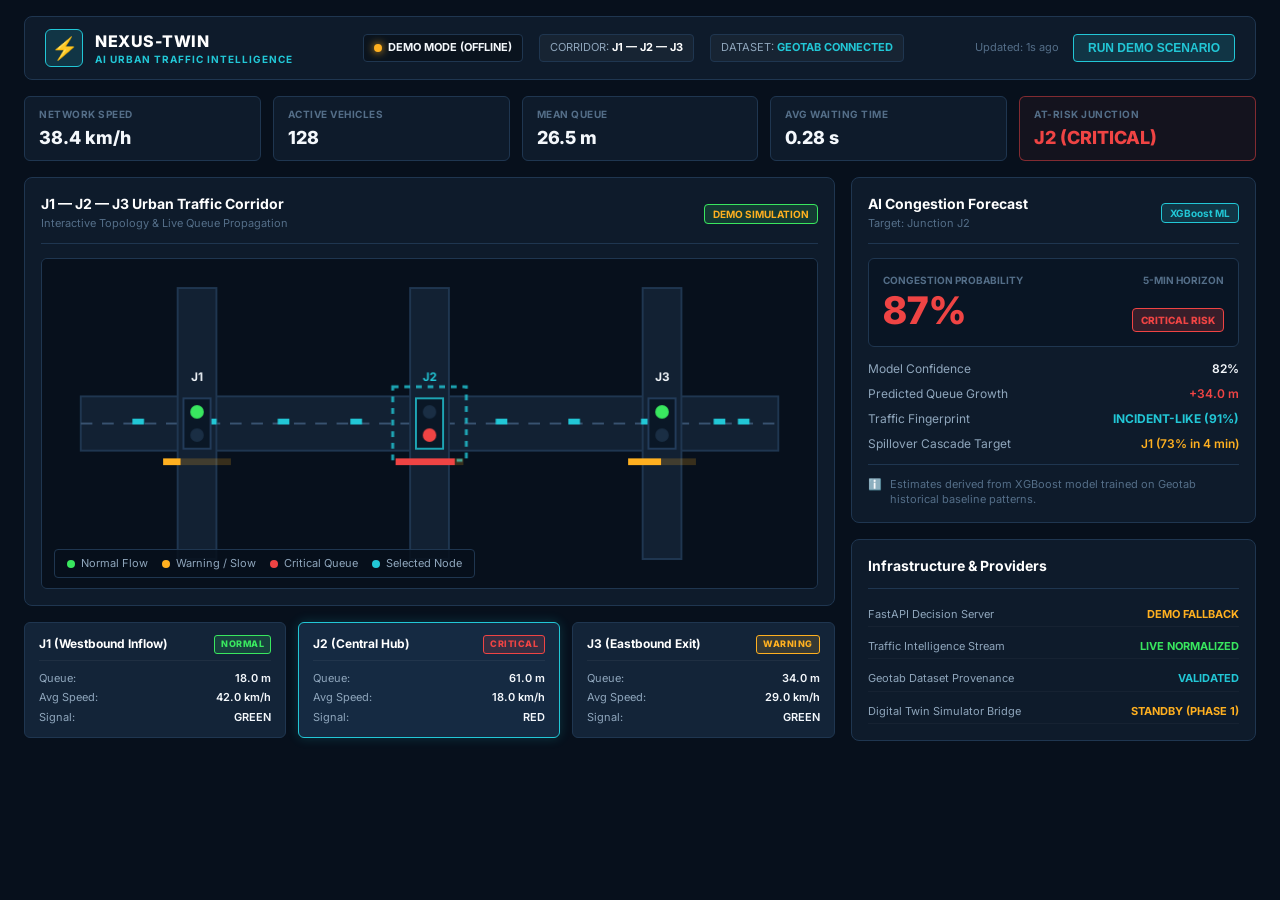
==== commit ccd65d30: "feat(web): complete P0 Traffic Intelligence Command Center frontend" ====
--- a/web/index.html
+++ b/web/index.html
@@ -3,331 +3,255 @@
 <head>
     <meta charset="UTF-8">
     <meta name="viewport" content="width=device-width, initial-scale=1.0">
-    <title>NEXUS-TWIN — Traffic Commander</title>
+    <title>NEXUS-TWIN — Traffic Intelligence Command Center</title>
     <!-- Google Fonts -->
     <link rel="preconnect" href="https://fonts.googleapis.com">
     <link rel="preconnect" href="https://fonts.gstatic.com" crossorigin>
-    <link href="https://fonts.googleapis.com/css2?family=Inter:wght@300;400;500;600;700&family=Outfit:wght@500;600;700;800&display=swap" rel="stylesheet">
+    <link href="https://fonts.googleapis.com/css2?family=Inter:wght@400;500;600;700;800&display=swap" rel="stylesheet">
     <link rel="stylesheet" href="style.css">
 </head>
 <body>
     <div class="app-container">
         
-        <!-- VIEW 1: PREMIUM COMMAND CENTER LANDING MENU -->
-        <div class="game-menu" id="gameMenu" style="min-height: 90vh; display: flex; flex-direction: column; justify-content: space-between; padding: 40px 0;">
-            <!-- Landing Top Bar -->
-            <div style="width: 100%; display: flex; justify-content: space-between; align-items: center; border-bottom: 1px solid var(--border-color); padding-bottom: 20px;">
-                <div class="brand">
-                    <div class="logo-icon">⚡</div>
-                    <div>
-                        <h1 style="font-size: 24px; font-weight: 800; font-family: var(--font-heading); letter-spacing: 1px;">NEXUS-TWIN</h1>
-                        <span class="sub-title" style="color: var(--cyan); font-weight: 700; letter-spacing: 0.5px;">AI URBAN TRAFFIC INTELLIGENCE</span>
-                    </div>
-                </div>
-                <div style="display: flex; gap: 20px; align-items: center;">
-                    <div style="display: flex; align-items: center; gap: 8px;">
-                        <span class="dot green" style="width: 10px; height: 10px; box-shadow: 0 0 10px var(--emerald);"></span>
-                        <span style="font-size: 11px; font-weight: bold; color: var(--emerald);">SYSTEM ONLINE</span>
-                    </div>
-                    <div style="background: rgba(255, 255, 255, 0.05); border: 1px solid var(--border-color); padding: 4px 10px; border-radius: 4px; font-size: 11px;">
-                        DATASET: <span style="color: var(--cyan); font-weight: bold;">GEOTAB CONNECTED</span>
-                    </div>
-                </div>
-            </div>
-
-            <!-- Hero Section -->
-            <div style="max-width: 800px; text-align: center; margin: 40px auto; display: flex; flex-direction: column; gap: 20px;">
-                <span style="color: var(--cyan); font-weight: bold; font-size: 13px; letter-spacing: 2px;">CITY TRAFFIC DECISION INTELLIGENCE</span>
-                <h1 style="font-size: 48px; font-family: var(--font-heading); font-weight: 800; color: white; line-height: 1.1;">Predict the crisis before the city feels it.</h1>
-                <p style="color: var(--text-muted); font-size: 16px; max-width: 650px; margin: 0 auto;">
-                    Detect emerging congestion, forecast network-wide propagation, simulate interventions inside the SUMO Digital Twin, and enable operator override control.
-                </p>
-                <div style="display: flex; gap: 15px; justify-content: center; margin-top: 15px;">
-                    <button class="btn btn-primary" id="btnStartGame" style="font-size: 16px; padding: 15px 30px;">ENTER COMMAND CENTER</button>
-                </div>
-            </div>
-
-            <!-- Intelligence Stats Strip -->
-            <div style="display: grid; grid-template-columns: repeat(4, 1fr); gap: 20px; width: 100%; max-width: 1000px; margin: 0 auto;">
-                <div class="telemetry-card" style="text-align: center; background: rgba(16, 29, 46, 0.4);">
-                    <div class="value" style="color: var(--cyan); font-size: 32px;">5 MIN</div>
-                    <div class="label">FORECAST HORIZON</div>
-                </div>
-                <div class="telemetry-card" style="text-align: center; background: rgba(16, 29, 46, 0.4);">
-                    <div class="value" style="color: var(--rose); font-size: 32px;">87%</div>
-                    <div class="label">CONGESTION RISK</div>
-                </div>
-                <div class="telemetry-card" style="text-align: center; background: rgba(16, 29, 46, 0.4);">
-                    <div class="value" style="color: var(--amber); font-size: 32px;">J2 → J1</div>
-                    <div class="label">SPILLOVER PREDICTED</div>
-                </div>
-                <div class="telemetry-card" style="text-align: center; background: rgba(16, 29, 46, 0.4);">
-                    <div class="value" style="color: var(--emerald); font-size: 32px;">3</div>
-                    <div class="label">STRATEGIES READY</div>
-                </div>
-            </div>
-
-            <!-- Bottom Flow message -->
-            <div style="width: 100%; border-top: 1px solid var(--border-color); padding-top: 20px; text-align: center; font-size: 11px; font-weight: bold; color: var(--text-dim); letter-spacing: 2px;">
-                SENSE &bull; PREDICT &bull; SIMULATE &bull; EXPLAIN &bull; DECIDE
-            </div>
-        </div>
-
-        <!-- VIEW 2: GAME DASHBOARD -->
-        <div class="game-dashboard hidden" id="gameDashboard">
+        <!-- TOP NAVIGATION & SYSTEM STATUS BAR -->
+        <header class="top-bar">
+            <div class="top-bar-left">
+                <div class="brand-logo">⚡</div>
+                <div>
+                    <h1 class="brand-title">NEXUS-TWIN</h1>
+                    <div class="brand-subtitle">AI URBAN TRAFFIC INTELLIGENCE</div>
+                </div>
+            </div>
+
+            <div class="top-bar-center">
+                <div class="status-badge" id="backendStatusBadge">
+                    <span class="status-dot green" id="backendStatusDot"></span>
+                    <span id="backendStatusText">SYSTEM ONLINE</span>
+                </div>
+                <div class="meta-pill">
+                    CORRIDOR: <span class="highlight">J1 — J2 — J3</span>
+                </div>
+                <div class="meta-pill">
+                    DATASET: <span class="highlight-cyan">GEOTAB CONNECTED</span>
+                </div>
+            </div>
+
+            <div class="top-bar-right">
+                <div class="last-updated" id="lastUpdatedText">Updated: just now</div>
+                <button class="btn btn-secondary btn-sm" id="btnToggleDemo">RUN DEMO SCENARIO</button>
+            </div>
+        </header>
+
+        <!-- GLOBAL NETWORK METRICS RIBBON -->
+        <section class="global-metrics-strip">
+            <div class="metric-box">
+                <span class="metric-label">NETWORK SPEED</span>
+                <span class="metric-val" id="globalSpeed">38.4 km/h</span>
+            </div>
+            <div class="metric-box">
+                <span class="metric-label">ACTIVE VEHICLES</span>
+                <span class="metric-val" id="globalVehicles">128</span>
+            </div>
+            <div class="metric-box">
+                <span class="metric-label">MEAN QUEUE</span>
+                <span class="metric-val" id="globalQueue">26.5 m</span>
+            </div>
+            <div class="metric-box">
+                <span class="metric-label">AVG WAITING TIME</span>
+                <span class="metric-val" id="globalDelay">0.28 s</span>
+            </div>
+            <div class="metric-box highlight-box">
+                <span class="metric-label">AT-RISK JUNCTION</span>
+                <span class="metric-val danger-text" id="globalAtRisk">J2 (CRITICAL)</span>
+            </div>
+        </section>
+
+        <!-- MAIN COMMAND CENTER GRID (8 Col Map : 4 Col AI Rail) -->
+        <main class="main-grid">
             
-            <!-- Game HUD Bar -->
-            <header class="game-hud app-header" style="margin-bottom: 0;">
-                <div class="hud-left brand">
-                    <div class="logo-icon">⚡</div>
-                    <div>
-                        <h1 id="hudPlayerName" style="font-size: 18px;">Player1</h1>
-                        <span class="sub-title badge mode-badge" id="hudModeBadge" style="background: var(--primary-glow); padding: 2px 6px; border-radius: 4px; color: white;">Free Play</span>
-                    </div>
-                </div>
-                <div class="hud-center" style="display: flex; align-items: center; gap: 20px;">
-                    <div class="score-container" style="text-align: center;">
-                        <span style="font-size: 12px; color: var(--text-muted); display: block;">SCORE</span>
-                        <span class="score-value" id="hudScore" style="font-size: 28px; font-weight: 800; color: var(--emerald); text-shadow: 0 0 10px var(--emerald-glow);">0</span>
-                    </div>
-                    <div class="streak-container hidden" id="hudStreak" style="display: flex; align-items: center; gap: 5px; background: rgba(245,158,11,0.2); padding: 5px 10px; border-radius: 20px; border: 1px solid var(--amber);">
-                        <span class="streak-flame">🔥</span>
-                        <span class="streak-text" id="hudStreakText" style="color: var(--amber); font-weight: bold;">x1.5</span>
-                    </div>
-                </div>
-                <div class="hud-right header-status">
-                    <div style="text-align: right; margin-right: 15px;">
-                        <span style="font-size: 12px; color: var(--text-muted); display: block;">SESSION TIME</span>
-                        <span class="session-timer system-time" id="hudTimer" style="font-size: 18px; color: white;">00:00</span>
-                    </div>
-                    <button class="btn btn-danger" id="btnEndGame">End Game</button>
-                </div>
-            </header>
-
-            <!-- Event Alert Banner -->
-            <div class="event-alert hidden" id="eventAlert" style="margin-top: 15px; margin-bottom: 5px;">
-                <div style="display: flex; justify-content: space-between; align-items: center;">
-                    <div class="event-info" style="display: flex; align-items: center; gap: 10px;">
-                        <span class="event-icon" id="eventIcon" style="font-size: 24px;">⚠️</span>
-                        <span class="event-text" id="eventText" style="font-weight: bold; font-size: 16px;">Rush Hour Surge at J2!</span>
-                    </div>
-                    <div class="ai-hint" id="aiHint" style="font-size: 12px; color: var(--primary); font-weight: bold; background: rgba(59,130,246,0.1); padding: 4px 8px; border-radius: 4px;">AI Suggests: Extend Green at J2</div>
-                </div>
-                <div class="timer-bar-container" style="margin-top: 8px;">
-                    <div class="timer-bar" id="eventTimerBar" style="width: 100%;"></div>
-                </div>
-            </div>
-
-            <!-- Main Dashboard Grid -->
-            <main class="dashboard-grid" style="margin-top: 15px; display: grid; grid-template-columns: 1.2fr 1fr; gap: 20px;">
-                <!-- Left Column: Map & Intelligence Display -->
-                <div style="display: flex; flex-direction: column; gap: 20px;">
-                    <!-- Twin Panel -->
-                    <section class="panel twin-panel">
-                        <div class="panel-header">
-                            <h2>Live Network Twin (J1 - J2 - J3)</h2>
-                            <div class="hud-mode-badge" style="background: rgba(59,130,246,0.15); color: var(--cyan); padding: 4px 10px; border-radius: 4px; font-weight: bold;" id="trafficFingerprintBadge">Fingerprint: Loading...</div>
-                        </div>
-                        <div class="canvas-container">
-                            <canvas id="networkCanvas" width="760" height="380"></canvas>
-                            <div class="canvas-overlay-legend" id="canvasLegend">
-                                <div><span class="dot green"></span> Green</div>
-                                <div><span class="dot red"></span> Red</div>
-                                <div><span class="dot amber" style="background: var(--amber);"></span> Congested</div>
-                            </div>
-                        </div>
-                    </section>
-
-                    <!-- Multi-Agent Forecasting & Fingerprint panel -->
-                    <section class="panel">
-                        <div class="panel-header">
-                            <h2>Multi-Agent Congestion Fingerprint & Forecast</h2>
-                        </div>
-                        <div style="display: grid; grid-template-columns: 1fr 1.2fr; gap: 20px;">
-                            <div>
-                                <h3 style="font-size: 13px; color: var(--text-muted); margin-bottom: 10px;">PROBABILITY DELTA (5 MINS)</h3>
-                                <div style="display: flex; align-items: baseline; gap: 10px; margin-bottom: 10px;">
-                                    <span id="forecastProb" style="font-size: 48px; font-weight: 800; color: var(--rose);">0%</span>
-                                    <span id="forecastTrend" style="font-size: 14px; font-weight: bold; color: var(--rose);">▲ SPILLOVER</span>
-                                </div>
-                                <div class="telemetry-card" style="padding: 10px 15px;">
-                                    <div class="label">PREDICTED QUEUE DELTA</div>
-                                    <div class="value" id="forecastQueue" style="font-size: 20px;">0.0m</div>
-                                </div>
-                            </div>
-                            <div>
-                                <h3 style="font-size: 13px; color: var(--text-muted); margin-bottom: 10px;">GEOTAB DATASET SIMILARY INDEX</h3>
-                                <div id="fingerprintSimilarity" style="font-size: 18px; font-weight: bold; margin-bottom: 10px; color: var(--emerald);">Pattern match: 91%</div>
-                                <div style="display: flex; flex-direction: column; gap: 8px;" id="fingerprintFactors">
-                                    <!-- Populated dynamically by JS -->
-                                </div>
-                            </div>
-                        </div>
-                    </section>
-                </div>
-
-                <!-- Right Column: Action Console & XAI Copilot -->
-                <div style="display: flex; flex-direction: column; gap: 20px;">
-                    <!-- Action Console -->
-                    <section class="panel action-panel" style="flex: 1;">
-                        <div class="panel-header">
-                            <h2>Commander Action Console</h2>
-                            <select id="actionTargetJunction" class="input-control" style="width: 120px;">
-                                <option value="J1">Target: J1</option>
-                                <option value="J2" selected>Target: J2</option>
-                                <option value="J3">Target: J3</option>
-                            </select>
-                        </div>
+            <!-- LEFT 8-COLUMN: TRAFFIC NETWORK HERO VISUALIZATION -->
+            <section class="map-column">
+                
+                <div class="panel map-panel">
+                    <div class="panel-header">
+                        <div class="panel-title-wrap">
+                            <h2>J1 — J2 — J3 Urban Traffic Corridor</h2>
+                            <span class="panel-sub">Interactive Topology & Live Queue Propagation</span>
+                        </div>
+                        <div class="map-controls">
+                            <span class="mode-tag" id="liveTag">LIVE TELEMETRY</span>
+                        </div>
+                    </div>
+
+                    <!-- Canvas Traffic Network -->
+                    <div class="canvas-container">
+                        <canvas id="networkCanvas" width="800" height="340"></canvas>
                         
-                        <div class="action-buttons-stack" id="actionStack">
-                            <div class="action-btn-group">
-                                <button class="action-btn strategy-btn" data-strategy="green_extend" style="border-left-color: var(--emerald);">
-                                    <span class="strategy-icon">🟢</span> Extend Green Phase
-                                </button>
-                                <div class="strategy-options hidden" id="opt_green_extend">
-                                    <label style="font-size: 12px; color: var(--text-muted);">Duration: <span id="val_green_extend">20s</span></label>
-                                    <input type="range" id="param_green_extend" min="10" max="60" value="20" class="slider-control" style="width: 100%;">
-                                </div>
-                            </div>
-                            
-                            <div class="action-btn-group">
-                                <button class="action-btn strategy-btn" data-strategy="diversion" style="border-left-color: var(--primary);">
-                                    <span class="strategy-icon">↪️</span> Divert Traffic
-                                </button>
-                                <div class="strategy-options hidden" id="opt_diversion">
-                                    <label style="font-size: 12px; color: var(--text-muted);">Diversion Rate: <span id="val_diversion">30%</span></label>
-                                    <input type="range" id="param_diversion" min="10" max="50" value="30" class="slider-control" style="width: 100%;">
-                                </div>
-                            </div>
-                            
-                            <div class="action-btn-group">
-                                <button class="action-btn strategy-btn" data-strategy="dynamic_lane" style="border-left-color: var(--cyan);">
-                                    <span class="strategy-icon">🛣️</span> Open Dynamic Lane
-                                </button>
-                                <div class="strategy-options hidden" id="opt_dynamic_lane">
-                                    <select id="param_dynamic_lane" class="input-control" style="width: 100%;">
-                                        <option value="J1">At J1</option>
-                                        <option value="J2">At J2</option>
-                                        <option value="J3">At J3</option>
-                                    </select>
-                                </div>
-                            </div>
-                            
-                            <div class="action-btn-group">
-                                <button class="action-btn strategy-btn" data-strategy="emergency_priority" style="border-left-color: var(--rose);">
-                                    <span class="strategy-icon">🚨</span> Emergency Override
-                                </button>
-                            </div>
-                            
-                            <div class="action-btn-group">
-                                <button class="action-btn strategy-btn" data-strategy="do_nothing" style="border-left-color: var(--text-muted);">
-                                    <span class="strategy-icon">⏸️</span> Do Nothing (Baseline)
-                                </button>
-                            </div>
-                        </div>
-                        
-                        <button class="btn btn-primary btn-block commit-btn" id="btnCommitMove" disabled style="margin-top: 15px; height: 50px; font-size: 16px;">COMMIT MOVE</button>
-                    </section>
-
-                    <!-- Explainable AI Copilot Card -->
-                    <section class="panel" style="background: rgba(18, 26, 44, 0.9);">
-                        <div class="panel-header">
-                            <h2>AI Decision Copilot</h2>
-                            <div style="font-size: 12px; color: var(--emerald); font-weight: bold; background: rgba(16,185,129,0.15); padding: 2px 6px; border-radius: 4px;" id="copilotConfidence">Confidence: 91%</div>
-                        </div>
-                        <div style="display: flex; flex-direction: column; gap: 10px;">
-                            <div id="copilotRecommends" style="font-weight: bold; font-size: 15px; color: var(--cyan);">RECOMMENDED INTERVENTION: DIVERSION</div>
-                            <p id="copilotExplanation" style="color: var(--text-muted); font-size: 13px;">Analyzing network flow telemetry against trained models...</p>
-                            <div id="xaiTopFactors" style="border-top: 1px solid var(--border-color); padding-top: 10px; margin-top: 5px;">
-                                <h4 style="font-size: 12px; color: var(--text-dim); margin-bottom: 8px;">TOP EXPLAINABILITY INFLUENCE FACTORS</h4>
-                                <!-- Dynamic factors -->
-                            </div>
-                        </div>
-                    </section>
-                </div>
-            </main>
-
-            <!-- Digital Twin Evaluation Matrix -->
-            <section class="panel" style="margin-top: 20px;">
-                <div class="panel-header">
-                    <h2>Digital Twin What-If Future Simulator Results (SUMO Simplex Forecast)</h2>
-                </div>
-                <div style="overflow-x: auto;">
-                    <table style="width: 100%; border-collapse: collapse; text-align: left; font-size: 13px;">
-                        <thead>
-                            <tr style="border-bottom: 1px solid var(--border-color); color: var(--text-muted);">
-                                <th style="padding: 10px;">STRATEGY</th>
-                                <th style="padding: 10px;">NET NETWORK DELAY DELTA</th>
-                                <th style="padding: 10px;">QUEUE CLEARANCE DELTA</th>
-                                <th style="padding: 10px;">EMERGENCY ETA DELAY</th>
-                                <th style="padding: 10px;">CARBON EMISSIONS REDUCTION</th>
-                                <th style="padding: 10px;">PREDICTOR SCORE</th>
-                            </tr>
-                        </thead>
-                        <tbody id="dtSimulatorBody">
-                            <!-- Populated Dynamically -->
-                        </tbody>
-                    </table>
-                </div>
+                        <!-- Map Interactive Legend -->
+                        <div class="map-legend">
+                            <div class="legend-item"><span class="dot green"></span> Normal Flow</div>
+                            <div class="legend-item"><span class="dot amber"></span> Warning / Slow</div>
+                            <div class="legend-item"><span class="dot red"></span> Critical Queue</div>
+                            <div class="legend-item"><span class="dot cyan"></span> Selected Node</div>
+                        </div>
+                    </div>
+                </div>
+
+                <!-- 3 JUNCTION STATUS CARDS -->
+                <div class="junction-cards-grid">
+                    
+                    <!-- Junction Card J1 -->
+                    <div class="junction-card" id="cardJ1" data-junction="J1">
+                        <div class="card-top">
+                            <span class="j-id">J1 (Westbound Inflow)</span>
+                            <span class="status-pill status-normal" id="statusJ1">NORMAL</span>
+                        </div>
+                        <div class="card-body">
+                            <div class="card-metric">
+                                <span class="lbl">Queue:</span>
+                                <span class="val" id="queueJ1">18.0 m</span>
+                            </div>
+                            <div class="card-metric">
+                                <span class="lbl">Avg Speed:</span>
+                                <span class="val" id="speedJ1">42.0 km/h</span>
+                            </div>
+                            <div class="card-metric">
+                                <span class="lbl">Signal:</span>
+                                <span class="val green-text" id="signalJ1">GREEN</span>
+                            </div>
+                        </div>
+                    </div>
+
+                    <!-- Junction Card J2 -->
+                    <div class="junction-card selected-card" id="cardJ2" data-junction="J2">
+                        <div class="card-top">
+                            <span class="j-id">J2 (Central Hub)</span>
+                            <span class="status-pill status-critical" id="statusJ2">CRITICAL</span>
+                        </div>
+                        <div class="card-body">
+                            <div class="card-metric">
+                                <span class="lbl">Queue:</span>
+                                <span class="val danger-text" id="queueJ2">61.0 m</span>
+                            </div>
+                            <div class="card-metric">
+                                <span class="lbl">Avg Speed:</span>
+                                <span class="val danger-text" id="speedJ2">18.0 km/h</span>
+                            </div>
+                            <div class="card-metric">
+                                <span class="lbl">Signal:</span>
+                                <span class="val red-text" id="signalJ2">RED</span>
+                            </div>
+                        </div>
+                    </div>
+
+                    <!-- Junction Card J3 -->
+                    <div class="junction-card" id="cardJ3" data-junction="J3">
+                        <div class="card-top">
+                            <span class="j-id">J3 (Eastbound Exit)</span>
+                            <span class="status-pill status-warning" id="statusJ3">WARNING</span>
+                        </div>
+                        <div class="card-body">
+                            <div class="card-metric">
+                                <span class="lbl">Queue:</span>
+                                <span class="val" id="queueJ3">34.0 m</span>
+                            </div>
+                            <div class="card-metric">
+                                <span class="lbl">Avg Speed:</span>
+                                <span class="val" id="speedJ3">29.0 km/h</span>
+                            </div>
+                            <div class="card-metric">
+                                <span class="lbl">Signal:</span>
+                                <span class="val green-text" id="signalJ3">GREEN</span>
+                            </div>
+                        </div>
+                    </div>
+
+                </div>
+
             </section>
 
-            <!-- Bottom Grid (Telemetry and Badges) -->
-            <section class="bottom-grid controls-grid" style="margin-top: 20px; display: grid; grid-template-columns: 1.2fr 1fr; gap: 20px;">
-                <div class="panel">
-                    <div class="panel-header" style="margin-bottom: 10px;"><h2>Live Telemetry</h2></div>
-                    <div class="telemetry-ribbon" style="display: grid; grid-template-columns: 1fr 1fr; gap: 10px;">
-                        <div class="telemetry-card" style="padding: 10px;"><div class="label">AVG DELAY</div><div class="value" id="metricDelay" style="font-size: 18px;">0.24s</div></div>
-                        <div class="telemetry-card" style="padding: 10px;"><div class="label">MEAN QUEUE</div><div class="value" id="metricQueue" style="font-size: 18px;">30.0m</div></div>
-                        <div class="telemetry-card" style="padding: 10px;"><div class="label">AVG SPEED</div><div class="value" id="metricSpeed" style="font-size: 18px;">39.6km/h</div></div>
-                        <div class="telemetry-card" style="padding: 10px;"><div class="label">ACTIVE VEHICLES</div><div class="value" id="metricVehicles" style="font-size: 18px;">124</div></div>
-                    </div>
-                </div>
+
+            <!-- RIGHT 4-COLUMN: AI PREDICTION & SYSTEM STATUS RAIL -->
+            <section class="intelligence-column">
                 
-                <div class="badge-gallery panel">
-                    <div class="panel-header" style="margin-bottom: 10px;"><h2>Commander Badges</h2></div>
-                    <div class="badge-grid" id="badgeGrid" style="display: flex; gap: 10px; flex-wrap: wrap;">
-                        <!-- Badges populated by JS -->
-                    </div>
-                </div>
+                <!-- AI PREDICTION PANEL -->
+                <div class="panel ai-panel">
+                    <div class="panel-header">
+                        <div class="panel-title-wrap">
+                            <h2>AI Congestion Forecast</h2>
+                            <span class="panel-sub" id="predTargetNode">Target: Junction J2</span>
+                        </div>
+                        <span class="ai-badge">XGBoost ML</span>
+                    </div>
+
+                    <div class="pred-highlight-box">
+                        <div class="pred-meta">
+                            <span class="pred-label">CONGESTION PROBABILITY</span>
+                            <span class="pred-horizon">5-MIN HORIZON</span>
+                        </div>
+                        <div class="pred-stat-row">
+                            <span class="pred-percentage danger-text" id="predProbability">87%</span>
+                            <div class="pred-risk-badge bg-danger" id="predRiskBadge">CRITICAL RISK</div>
+                        </div>
+                    </div>
+
+                    <div class="pred-details-list">
+                        <div class="pred-detail-row">
+                            <span class="detail-label">Model Confidence</span>
+                            <span class="detail-val" id="predConfidence">82%</span>
+                        </div>
+                        <div class="pred-detail-row">
+                            <span class="detail-label">Predicted Queue Growth</span>
+                            <span class="detail-val danger-text" id="predQueueDelta">+34.0 m</span>
+                        </div>
+                        <div class="pred-detail-row">
+                            <span class="detail-label">Traffic Fingerprint</span>
+                            <span class="detail-val highlight-cyan" id="predFingerprint">INCIDENT-LIKE (91%)</span>
+                        </div>
+                        <div class="pred-detail-row">
+                            <span class="detail-label">Spillover Cascade Target</span>
+                            <span class="detail-val amber-text" id="predSpillover">J1 (73% in 4 min)</span>
+                        </div>
+                    </div>
+
+                    <div class="responsible-ai-note">
+                        <span class="note-icon">ℹ️</span>
+                        <span>Estimates derived from XGBoost model trained on Geotab historical baseline patterns.</span>
+                    </div>
+                </div>
+
+                <!-- SYSTEM STATUS & DATA HEALTH PANEL -->
+                <div class="panel status-panel">
+                    <div class="panel-header">
+                        <h2>Infrastructure & Providers</h2>
+                    </div>
+                    <div class="sys-list">
+                        <div class="sys-item">
+                            <span class="sys-name">FastAPI Decision Server</span>
+                            <span class="sys-status green-text" id="sysApi">ONLINE (8000)</span>
+                        </div>
+                        <div class="sys-item">
+                            <span class="sys-name">Traffic Intelligence Stream</span>
+                            <span class="sys-status green-text" id="sysTraffic">LIVE NORMALIZED</span>
+                        </div>
+                        <div class="sys-item">
+                            <span class="sys-name">Geotab Dataset Provenance</span>
+                            <span class="sys-status highlight-cyan">VALIDATED</span>
+                        </div>
+                        <div class="sys-item">
+                            <span class="sys-name">Digital Twin Simulator Bridge</span>
+                            <span class="sys-status amber-text" id="sysSim">STANDBY (PHASE 1)</span>
+                        </div>
+                    </div>
+                </div>
+
             </section>
-        </div>
-        
-        <!-- Score Result Popup Modal -->
-        <div class="score-popup hidden" id="scorePopup">
-            <div class="score-popup-content">
-                <h2 id="popupResultTitle" class="popup-title" style="color: white; font-family: var(--font-heading); margin-bottom: 10px;">BEAT THE AI!</h2>
-                <div class="popup-points" id="popupPoints" style="font-size: 64px; font-weight: 800; margin-bottom: 15px;">+350</div>
-                
-                <div class="popup-breakdown" style="background: rgba(0,0,0,0.3); padding: 15px; border-radius: 8px; text-align: left; margin-bottom: 20px;">
-                    <div id="popupBasePoints" style="font-weight: bold; color: var(--text-main); margin-bottom: 5px;">Base Points: +280</div>
-                    <ul id="popupMultipliers" style="color: var(--emerald); list-style: none; padding: 0; font-size: 14px;"></ul>
-                    <ul id="popupPenalties" style="color: var(--rose); list-style: none; padding: 0; font-size: 14px; margin-top: 5px;"></ul>
-                </div>
-                
-                <div class="popup-comparison" id="popupComparison" style="font-size: 16px; color: var(--text-muted); margin-bottom: 15px;">
-                    Your Score: 25.71 vs AI Score: 20.00
-                </div>
-                
-                <div class="popup-badges" id="popupNewBadges" style="display: flex; gap: 10px; justify-content: center;"></div>
-            </div>
-        </div>
-
-        <!-- Leaderboard Sidebar -->
-        <div class="leaderboard-sidebar" id="leaderboardSidebar">
-            <button class="toggle-leaderboard" id="btnToggleLeaderboard" style="font-size: 20px;">🏆</button>
-            <div class="leaderboard-content" style="padding: 20px;">
-                <h2 style="margin-bottom: 15px;">Leaderboard</h2>
-                <table class="candidates-table" style="width: 100%;">
-                    <thead><tr><th>Player</th><th>Score</th><th>Mode</th></tr></thead>
-                    <tbody id="leaderboardBody">
-                        <!-- Populated by JS -->
-                    </tbody>
-                </table>
-            </div>
-        </div>
-        
+
+        </main>
+
     </div>
 
+    <!-- P0 Clean Frontend Scripts -->
     <script src="app.js"></script>
 </body>
 </html>
--- a/web/style.css
+++ b/web/style.css
@@ -1,294 +1,480 @@
-/* NEXUS-TWIN Design System — Modern Dark-Mode Glassmorphism */
+/* ==============================================================================
+   NEXUS-TWIN P0 Command Center Stylesheet
+   Design Language: Intelligent Transportation Command Center (Inter, Semantic Colors)
+============================================================================== */
+
 :root {
-    --bg-main: #0b0f19;
-    --bg-card: rgba(18, 26, 44, 0.75);
-    --bg-card-hover: rgba(28, 39, 64, 0.85);
-    --border-color: rgba(255, 255, 255, 0.08);
-    --border-highlight: rgba(59, 130, 246, 0.3);
-
-    --primary: #3b82f6;
-    --primary-glow: rgba(59, 130, 246, 0.4);
-    --emerald: #10b981;
-    --emerald-glow: rgba(16, 185, 129, 0.4);
-    --amber: #f59e0b;
-    --rose: #ef4444;
-    --rose-glow: rgba(239, 68, 68, 0.4);
-    --cyan: #06b6d4;
-
-    --text-main: #f1f5f9;
-    --text-muted: #94a3b8;
-    --text-dim: #64748b;
-
-    --font-heading: 'Outfit', -apple-system, BlinkMacSystemFont, sans-serif;
-    --font-body: 'Inter', -apple-system, BlinkMacSystemFont, sans-serif;
-
-    --radius-sm: 8px;
-    --radius-md: 12px;
-    --radius-lg: 16px;
+    --bg-dark: #07101C;
+    --bg-panel: #0E1B2B;
+    --bg-card: #132438;
+    --bg-card-hover: #1A304A;
+    --border-color: #1F3650;
+    --border-highlight: #2F80ED;
+    
+    --text-main: #F4F8FC;
+    --text-muted: #8FA6BC;
+    --text-dim: #546E88;
+
+    --green: #39E75F;
+    --green-glow: rgba(57, 231, 95, 0.2);
+    --blue: #1677FF;
+    --cyan: #22C7D6;
+    --cyan-glow: rgba(34, 199, 214, 0.2);
+    --amber: #FFB020;
+    --amber-glow: rgba(255, 176, 32, 0.2);
+    --red: #EF4444;
+    --red-glow: rgba(239, 68, 68, 0.2);
+
+    --font-primary: 'Inter', -apple-system, BlinkMacSystemFont, 'Segoe UI', Roboto, sans-serif;
 }
 
 * {
-    box-sizing: border-box;
     margin: 0;
     padding: 0;
+    box-sizing: border-box;
 }
 
 body {
-    background-color: var(--bg-main);
-    background-image: 
-        radial-gradient(circle at 15% 15%, rgba(59, 130, 246, 0.08) 0%, transparent 40%),
-        radial-gradient(circle at 85% 85%, rgba(16, 185, 129, 0.06) 0%, transparent 40%);
+    font-family: var(--font-primary);
+    background-color: var(--bg-dark);
     color: var(--text-main);
-    font-family: var(--font-body);
+    min-height: 100vh;
+    overflow-x: hidden;
+    line-height: 1.4;
+    font-size: 13px;
+}
+
+.app-container {
+    max-width: 1440px;
+    margin: 0 auto;
+    padding: 16px 24px;
+    display: flex;
+    flex-direction: column;
+    gap: 16px;
+}
+
+/* TOP BAR */
+.top-bar {
+    display: flex;
+    justify-content: space-between;
+    align-items: center;
+    background: var(--bg-panel);
+    border: 1px solid var(--border-color);
+    padding: 12px 20px;
+    border-radius: 8px;
+}
+
+.top-bar-left {
+    display: flex;
+    align-items: center;
+    gap: 12px;
+}
+
+.brand-logo {
+    font-size: 22px;
+    background: rgba(34, 199, 214, 0.15);
+    border: 1px solid var(--cyan);
+    border-radius: 6px;
+    width: 38px;
+    height: 38px;
+    display: flex;
+    align-items: center;
+    justify-content: center;
+}
+
+.brand-title {
+    font-size: 16px;
+    font-weight: 800;
+    letter-spacing: 0.5px;
+    color: #FFFFFF;
+}
+
+.brand-subtitle {
+    font-size: 10px;
+    font-weight: 700;
+    color: var(--cyan);
+    letter-spacing: 1px;
+}
+
+.top-bar-center {
+    display: flex;
+    align-items: center;
+    gap: 16px;
+}
+
+.status-badge {
+    display: flex;
+    align-items: center;
+    gap: 6px;
+    background: rgba(0, 0, 0, 0.3);
+    padding: 5px 10px;
+    border-radius: 4px;
+    border: 1px solid var(--border-color);
+    font-size: 11px;
+    font-weight: 700;
+}
+
+.status-dot {
+    width: 8px;
+    height: 8px;
+    border-radius: 50%;
+}
+.status-dot.green { background: var(--green); box-shadow: 0 0 8px var(--green); }
+.status-dot.amber { background: var(--amber); box-shadow: 0 0 8px var(--amber); }
+.status-dot.red { background: var(--red); box-shadow: 0 0 8px var(--red); }
+
+.meta-pill {
+    background: rgba(255, 255, 255, 0.04);
+    border: 1px solid var(--border-color);
+    padding: 5px 10px;
+    border-radius: 4px;
+    font-size: 11px;
+    color: var(--text-muted);
+}
+
+.top-bar-right {
+    display: flex;
+    align-items: center;
+    gap: 14px;
+}
+
+.last-updated {
+    font-size: 11px;
+    color: var(--text-dim);
+}
+
+/* BUTTONS */
+.btn {
+    padding: 6px 14px;
+    font-size: 12px;
+    font-weight: 600;
+    border-radius: 4px;
+    border: none;
+    cursor: pointer;
+    transition: all 0.15s ease;
+}
+
+.btn-secondary {
+    background: rgba(34, 199, 214, 0.15);
+    border: 1px solid var(--cyan);
+    color: var(--cyan);
+}
+.btn-secondary:hover {
+    background: rgba(34, 199, 214, 0.25);
+}
+
+/* GLOBAL METRICS STRIP */
+.global-metrics-strip {
+    display: grid;
+    grid-template-columns: repeat(5, 1fr);
+    gap: 12px;
+}
+
+.metric-box {
+    background: var(--bg-panel);
+    border: 1px solid var(--border-color);
+    border-radius: 6px;
+    padding: 10px 14px;
+    display: flex;
+    flex-direction: column;
+    gap: 4px;
+}
+
+.metric-label {
+    font-size: 10px;
+    font-weight: 700;
+    letter-spacing: 0.5px;
+    color: var(--text-dim);
+}
+
+.metric-val {
+    font-size: 18px;
+    font-weight: 800;
+    color: var(--text-main);
+}
+
+.highlight-box {
+    border-color: rgba(239, 68, 68, 0.5);
+    background: rgba(239, 68, 68, 0.06);
+}
+
+/* MAIN GRID */
+.main-grid {
+    display: grid;
+    grid-template-columns: 8fr 4fr;
+    gap: 16px;
+}
+
+.map-column, .intelligence-column {
+    display: flex;
+    flex-direction: column;
+    gap: 16px;
+}
+
+/* PANELS */
+.panel {
+    background: var(--bg-panel);
+    border: 1px solid var(--border-color);
+    border-radius: 8px;
+    padding: 16px;
+}
+
+.panel-header {
+    display: flex;
+    justify-content: space-between;
+    align-items: center;
+    border-bottom: 1px solid var(--border-color);
+    padding-bottom: 12px;
+    margin-bottom: 14px;
+}
+
+.panel-header h2 {
     font-size: 14px;
-    line-height: 1.5;
-    min-height: 100vh;
-    padding: 20px;
-    overflow-x: hidden;
-}
-
-.app-container {
-    max-width: 1400px;
-    margin: 0 auto;
-    display: flex;
-    flex-direction: column;
-    gap: 20px;
-}
-
-/* Original Components */
-.app-header {
-    display: flex;
-    justify-content: space-between;
-    align-items: center;
-    background: var(--bg-card);
-    backdrop-filter: blur(12px);
-    border: 1px solid var(--border-color);
-    border-radius: var(--radius-lg);
-    padding: 16px 24px;
-}
-
-.brand { display: flex; align-items: center; gap: 16px; }
-.logo-icon {
-    font-size: 28px;
-    background: linear-gradient(135deg, var(--primary), var(--cyan));
-    -webkit-background-clip: text;
-    -webkit-text-fill-color: transparent;
-    filter: drop-shadow(0 0 8px var(--primary-glow));
-}
-.brand h1 { font-family: var(--font-heading); font-size: 22px; font-weight: 700; }
-.sub-title { font-size: 12px; color: var(--text-muted); font-weight: 500; }
-
-.header-status { display: flex; align-items: center; gap: 16px; }
-.system-time { font-family: monospace; font-size: 14px; color: var(--text-muted); }
-
-.telemetry-ribbon { display: grid; grid-template-columns: repeat(auto-fit, minmax(220px, 1fr)); gap: 16px; }
-.telemetry-card {
-    background: var(--bg-card);
-    backdrop-filter: blur(12px);
-    border: 1px solid var(--border-color);
-    border-radius: var(--radius-md);
-    padding: 16px 20px;
-    transition: transform 0.2s ease, border-color 0.2s ease;
-}
-.telemetry-card .label { font-size: 11px; font-weight: 700; color: var(--text-dim); margin-bottom: 4px; }
-.telemetry-card .value { font-family: var(--font-heading); font-size: 24px; font-weight: 700; color: var(--text-main); }
-
-.dashboard-grid { display: grid; grid-template-columns: 1fr 1fr; gap: 20px; }
-@media (max-width: 1024px) { .dashboard-grid { grid-template-columns: 1fr; } }
-
-.panel {
-    background: var(--bg-card);
-    backdrop-filter: blur(12px);
-    border: 1px solid var(--border-color);
-    border-radius: var(--radius-lg);
-    padding: 20px;
-    display: flex; flex-direction: column; gap: 16px;
-}
-.panel-header { display: flex; justify-content: space-between; align-items: center; }
-.panel-header h2 { font-family: var(--font-heading); font-size: 16px; font-weight: 600; color: var(--text-main); }
-
+    font-weight: 700;
+    color: #FFFFFF;
+}
+
+.panel-sub {
+    font-size: 11px;
+    color: var(--text-dim);
+    display: block;
+    margin-top: 2px;
+}
+
+.mode-tag {
+    font-size: 10px;
+    font-weight: 700;
+    background: rgba(57, 231, 95, 0.15);
+    border: 1px solid var(--green);
+    color: var(--green);
+    padding: 3px 8px;
+    border-radius: 4px;
+}
+
+/* CANVAS MAP */
 .canvas-container {
     position: relative;
-    background: rgba(10, 15, 25, 0.9);
-    border: 1px solid var(--border-color);
-    border-radius: var(--radius-md);
+    background: #091422;
+    border-radius: 6px;
+    border: 1px solid var(--border-color);
     overflow: hidden;
-    height: 380px;
-}
-#networkCanvas { width: 100%; height: 100%; display: block; }
-.canvas-overlay-legend {
-    position: absolute; bottom: 12px; right: 12px;
-    background: rgba(15, 23, 42, 0.85); border: 1px solid var(--border-color);
-    padding: 8px 12px; border-radius: var(--radius-sm); font-size: 11px; display: flex; gap: 12px;
-}
-.canvas-overlay-legend .dot { display: inline-block; width: 8px; height: 8px; border-radius: 50%; margin-right: 4px; }
-.dot.green { background: var(--emerald); }
-.dot.red { background: var(--rose); }
-
-.form-group { display: flex; flex-direction: column; gap: 6px; }
-.form-group label { font-size: 12px; font-weight: 600; color: var(--text-muted); }
-.input-control {
-    background: rgba(15, 23, 42, 0.8); border: 1px solid var(--border-color);
-    border-radius: var(--radius-sm); color: var(--text-main); padding: 10px 14px;
-    font-size: 13px; outline: none; transition: border-color 0.2s ease;
-}
-.input-control:focus { border-color: var(--primary); }
-.slider-control { accent-color: var(--primary); cursor: pointer; }
-
-.btn {
-    padding: 10px 20px; border-radius: var(--radius-sm); font-weight: 600; font-size: 13px;
-    cursor: pointer; border: none; transition: all 0.2s ease;
-}
-.btn-primary { background: linear-gradient(135deg, var(--primary), #2563eb); color: white; box-shadow: 0 4px 12px var(--primary-glow); }
-.btn-primary:hover:not(:disabled) { transform: translateY(-1px); box-shadow: 0 6px 16px var(--primary-glow); }
-.btn-primary:disabled { opacity: 0.5; cursor: not-allowed; }
-.btn-danger { background: linear-gradient(135deg, var(--rose), #dc2626); color: white; box-shadow: 0 4px 12px var(--rose-glow); }
-.btn-block { width: 100%; }
-.hidden { display: none !important; }
-
-
-/* NEW GAME STYLES */
-
-/* Game Menu */
-.game-menu {
-    display: flex; flex-direction: column; align-items: center; justify-content: center;
-    min-height: 80vh; text-align: center;
-}
-.game-menu .menu-header h1 {
-    font-size: 3rem; font-family: var(--font-heading);
-    background: linear-gradient(135deg, var(--primary), var(--cyan));
-    -webkit-background-clip: text; -webkit-text-fill-color: transparent;
-    margin-bottom: 0.5rem;
-}
-.modes-grid { display: flex; gap: 1rem; justify-content: center; width: 100%; }
-.mode-card {
-    background: var(--bg-card); border: 1px solid var(--border-color);
-    padding: 1.5rem; border-radius: var(--radius-md); cursor: pointer;
-    width: 32%; transition: all 0.2s;
-}
-.mode-card.selected { border-color: var(--primary); box-shadow: 0 0 15px var(--primary-glow); background: rgba(59, 130, 246, 0.1); }
-.difficulty-selector { display: flex; gap: 10px; }
-.btn-diff { background: rgba(255,255,255,0.05); border: 1px solid var(--border-color); color: var(--text-main); }
-.btn-diff.active { background: var(--primary); border-color: var(--primary); box-shadow: 0 0 10px var(--primary-glow); }
-
-/* Game HUD & Streaks */
-.streak-flame { animation: flamepulse 1s infinite alternate; font-size: 20px; }
-@keyframes flamepulse {
-    from { text-shadow: 0 0 5px var(--amber); transform: scale(1); }
-    to { text-shadow: 0 0 15px var(--amber); transform: scale(1.2); }
-}
-
-/* Event Alert Banner */
-.event-alert {
-    background: rgba(245, 158, 11, 0.1);
-    border: 1px solid var(--amber);
-    border-radius: var(--radius-md);
-    padding: 10px 20px;
-    display: flex; flex-direction: column; gap: 10px;
-    animation: alertpulse 2s infinite;
-}
-.event-alert.severity-high { border-color: var(--rose); background: rgba(239, 68, 68, 0.1); animation: alertpulse-rose 1.5s infinite; }
-.event-alert.severity-critical { border-color: var(--rose); background: rgba(239, 68, 68, 0.2); animation: alertpulse-rose 0.5s infinite; }
-
-@keyframes alertpulse {
-    0% { border-color: rgba(245, 158, 11, 0.3); box-shadow: 0 0 0; }
-    50% { border-color: rgba(245, 158, 11, 1); box-shadow: 0 0 15px rgba(245, 158, 11, 0.5); }
-    100% { border-color: rgba(245, 158, 11, 0.3); box-shadow: 0 0 0; }
-}
-@keyframes alertpulse-rose {
-    0% { border-color: rgba(239, 68, 68, 0.3); box-shadow: 0 0 0; }
-    50% { border-color: rgba(239, 68, 68, 1); box-shadow: 0 0 15px rgba(239, 68, 68, 0.5); }
-    100% { border-color: rgba(239, 68, 68, 0.3); box-shadow: 0 0 0; }
-}
-
-.timer-bar-container { height: 6px; background: rgba(255, 255, 255, 0.1); border-radius: 3px; overflow: hidden; }
-.timer-bar { height: 100%; background: linear-gradient(90deg, var(--emerald), var(--rose)); transform-origin: left; transition: width 0.1s linear; }
-
-/* Action Buttons Stack */
-.action-buttons-stack { display: flex; flex-direction: column; gap: 10px; margin-top: 10px; }
-.action-btn {
-    width: 100%; min-height: 50px; background: var(--bg-card);
-    border: 1px solid var(--border-color); border-left: 4px solid var(--text-muted);
-    border-radius: var(--radius-sm); color: var(--text-main); font-size: 1rem; font-weight: 600;
-    display: flex; align-items: center; padding: 0 15px; cursor: pointer; transition: all 0.2s;
-    text-align: left;
-}
-.action-btn:hover { background: var(--bg-card-hover); }
-.action-btn.selected { background: rgba(255,255,255,0.1); box-shadow: inset 0 0 10px rgba(255,255,255,0.05); }
-.strategy-icon { margin-right: 10px; font-size: 20px; }
-.strategy-options { padding: 12px; background: rgba(0,0,0,0.3); border-radius: 0 0 var(--radius-sm) var(--radius-sm); margin-top: -5px; }
-
-/* Score Popup Modal */
-.score-popup {
-    position: fixed; top: 0; left: 0; right: 0; bottom: 0;
-    background: rgba(0,0,0,0.85); display: flex; align-items: center; justify-content: center; z-index: 1000;
-}
-.score-popup-content {
-    background: var(--bg-card); border: 2px solid var(--primary);
-    border-radius: var(--radius-lg); padding: 40px; text-align: center; min-width: 400px;
-    animation: scorefly 0.5s cubic-bezier(0.175, 0.885, 0.32, 1.275);
-}
-@keyframes scorefly {
-    0% { transform: scale(0.5) translateY(50px); opacity: 0; }
-    80% { transform: scale(1.1) translateY(-10px); }
-    100% { transform: scale(1) translateY(0); opacity: 1; }
-}
-.popup-points.positive { color: var(--emerald); text-shadow: 0 0 20px var(--emerald-glow); }
-.popup-points.negative { color: var(--rose); text-shadow: 0 0 20px var(--rose-glow); }
-.popup-list li { margin: 5px 0; }
-.popup-list.multipliers li::before { content: "↑ "; }
-.popup-list.penalties li::before { content: "↓ "; }
-
-/* Badges */
-.badge-circle {
-    width: 50px; height: 50px; border-radius: 50%;
-    background: rgba(255,255,255,0.05); display: flex; align-items: center; justify-content: center;
-    font-size: 24px; position: relative; border: 2px solid var(--border-color);
-    filter: grayscale(100%); opacity: 0.5;
-}
-.badge-circle.unlocked { filter: grayscale(0%); opacity: 1; animation: badgeunlock 0.6s ease; }
-@keyframes badgeunlock {
-    0% { transform: scale(0.8); }
-    50% { transform: scale(1.4); box-shadow: 0 0 25px gold; }
-    100% { transform: scale(1); }
-}
-.badge-circle.tier-gold { border-color: gold; box-shadow: 0 0 10px rgba(255,215,0,0.5); }
-.badge-circle.tier-silver { border-color: silver; box-shadow: 0 0 10px rgba(192,192,192,0.5); }
-.badge-circle.tier-bronze { border-color: #cd7f32; box-shadow: 0 0 10px rgba(205,127,50,0.5); }
-
-/* Leaderboard Sidebar */
-.leaderboard-sidebar {
-    position: fixed; right: -320px; top: 100px; width: 320px;
-    background: var(--bg-card); backdrop-filter: blur(10px);
-    border: 1px solid var(--border-color); border-radius: var(--radius-md) 0 0 var(--radius-md);
-    transition: right 0.3s cubic-bezier(0.4, 0, 0.2, 1); z-index: 900;
-}
-.leaderboard-sidebar.open { right: 0; }
-.toggle-leaderboard {
-    position: absolute; left: -40px; top: 15px; width: 40px; height: 40px;
-    background: var(--bg-card); border: 1px solid var(--border-color); border-right: none;
-    border-radius: var(--radius-md) 0 0 var(--radius-md); cursor: pointer; color: white; display:flex; align-items:center; justify-content:center;
-}
-.candidates-table { width: 100%; border-collapse: collapse; font-size: 13px; }
-.candidates-table th, .candidates-table td { padding: 10px; text-align: left; border-bottom: 1px solid var(--border-color); }
-.candidates-table th { color: var(--text-dim); font-weight: 600; background: rgba(15, 23, 42, 0.4); }
-
-.pulse-target { animation: pulsetarget 1s infinite alternate; }
-@keyframes pulsetarget {
-    from { box-shadow: 0 0 0 rgba(239, 68, 68, 0); }
-    to { box-shadow: 0 0 20px rgba(239, 68, 68, 0.8); }
-}
-
-/* Digital Twin simulator comparison styles */
-#dtSimulatorBody tr:hover {
-    background-color: rgba(255, 255, 255, 0.03) !important;
-}
-#dtSimulatorBody td {
-    padding: 12px 10px;
-    font-family: monospace;
-}
-#fingerprintFactors div {
-    border-bottom: 1px solid rgba(255, 255, 255, 0.04);
-    padding-bottom: 4px;
-}
-
+}
+
+canvas {
+    display: block;
+    width: 100%;
+    height: auto;
+    background: #07101C;
+    cursor: pointer;
+}
+
+.map-legend {
+    position: absolute;
+    bottom: 10px;
+    left: 12px;
+    display: flex;
+    gap: 14px;
+    background: rgba(7, 16, 28, 0.85);
+    padding: 6px 12px;
+    border-radius: 4px;
+    border: 1px solid var(--border-color);
+    font-size: 11px;
+    color: var(--text-muted);
+}
+
+.legend-item {
+    display: flex;
+    align-items: center;
+    gap: 6px;
+}
+
+.dot {
+    width: 8px;
+    height: 8px;
+    border-radius: 50%;
+    display: inline-block;
+}
+.dot.green { background: var(--green); }
+.dot.amber { background: var(--amber); }
+.dot.red { background: var(--red); }
+.dot.cyan { background: var(--cyan); }
+
+/* JUNCTION CARDS GRID */
+.junction-cards-grid {
+    display: grid;
+    grid-template-columns: repeat(3, 1fr);
+    gap: 12px;
+}
+
+.junction-card {
+    background: var(--bg-card);
+    border: 1px solid var(--border-color);
+    border-radius: 6px;
+    padding: 12px 14px;
+    cursor: pointer;
+    transition: all 0.15s ease;
+}
+
+.junction-card:hover {
+    background: var(--bg-card-hover);
+    border-color: var(--border-highlight);
+}
+
+.junction-card.selected-card {
+    border: 1.5px solid var(--cyan);
+    box-shadow: 0 0 12px var(--cyan-glow);
+    background: #152A42;
+}
+
+.card-top {
+    display: flex;
+    justify-content: space-between;
+    align-items: center;
+    margin-bottom: 10px;
+    border-bottom: 1px solid rgba(255, 255, 255, 0.05);
+    padding-bottom: 6px;
+}
+
+.j-id {
+    font-weight: 700;
+    font-size: 12px;
+    color: #FFFFFF;
+}
+
+.status-pill {
+    font-size: 9px;
+    font-weight: 800;
+    padding: 2px 6px;
+    border-radius: 3px;
+    letter-spacing: 0.5px;
+}
+.status-normal { background: rgba(57, 231, 95, 0.15); color: var(--green); border: 1px solid var(--green); }
+.status-warning { background: rgba(255, 176, 32, 0.15); color: var(--amber); border: 1px solid var(--amber); }
+.status-critical { background: rgba(239, 68, 68, 0.15); color: var(--red); border: 1px solid var(--red); }
+
+.card-body {
+    display: flex;
+    flex-direction: column;
+    gap: 4px;
+}
+
+.card-metric {
+    display: flex;
+    justify-content: space-between;
+    font-size: 11px;
+}
+
+.card-metric .lbl {
+    color: var(--text-muted);
+}
+.card-metric .val {
+    font-weight: 600;
+    color: var(--text-main);
+}
+
+/* AI PREDICTION PANEL */
+.ai-badge {
+    background: rgba(34, 199, 214, 0.15);
+    border: 1px solid var(--cyan);
+    color: var(--cyan);
+    font-size: 10px;
+    font-weight: 700;
+    padding: 2px 8px;
+    border-radius: 4px;
+}
+
+.pred-highlight-box {
+    background: #091524;
+    border: 1px solid var(--border-color);
+    border-radius: 6px;
+    padding: 14px;
+    margin-bottom: 14px;
+}
+
+.pred-meta {
+    display: flex;
+    justify-content: space-between;
+    font-size: 10px;
+    font-weight: 700;
+    color: var(--text-dim);
+    margin-bottom: 4px;
+}
+
+.pred-stat-row {
+    display: flex;
+    align-items: baseline;
+    justify-content: space-between;
+}
+
+.pred-percentage {
+    font-size: 38px;
+    font-weight: 800;
+    line-height: 1;
+}
+
+.pred-risk-badge {
+    font-size: 10px;
+    font-weight: 800;
+    padding: 4px 8px;
+    border-radius: 4px;
+}
+.bg-danger { background: rgba(239, 68, 68, 0.2); border: 1px solid var(--red); color: var(--red); }
+
+.pred-details-list {
+    display: flex;
+    flex-direction: column;
+    gap: 8px;
+    border-bottom: 1px solid var(--border-color);
+    padding-bottom: 12px;
+    margin-bottom: 12px;
+}
+
+.pred-detail-row {
+    display: flex;
+    justify-content: space-between;
+    font-size: 12px;
+}
+.detail-label { color: var(--text-muted); }
+.detail-val { font-weight: 600; color: var(--text-main); }
+
+.responsible-ai-note {
+    display: flex;
+    gap: 8px;
+    font-size: 11px;
+    color: var(--text-dim);
+    line-height: 1.3;
+}
+
+/* SYSTEM STATUS PANEL */
+.sys-list {
+    display: flex;
+    flex-direction: column;
+    gap: 8px;
+}
+
+.sys-item {
+    display: flex;
+    justify-content: space-between;
+    font-size: 11px;
+    padding: 4px 0;
+    border-bottom: 1px solid rgba(255, 255, 255, 0.03);
+}
+.sys-name { color: var(--text-muted); }
+.sys-status { font-weight: 700; }
+
+/* UTILITY COLORS */
+.highlight { color: #FFFFFF; font-weight: 700; }
+.highlight-cyan { color: var(--cyan); font-weight: 700; }
+.green-text { color: var(--green); }
+.amber-text { color: var(--amber); }
+.danger-text, .red-text { color: var(--red); }
+
+/* RESPONSIVE */
+@media (max-width: 1080px) {
+    .main-grid {
+        grid-template-columns: 1fr;
+    }
+    .global-metrics-strip {
+        grid-template-columns: repeat(3, 1fr);
+    }
+}
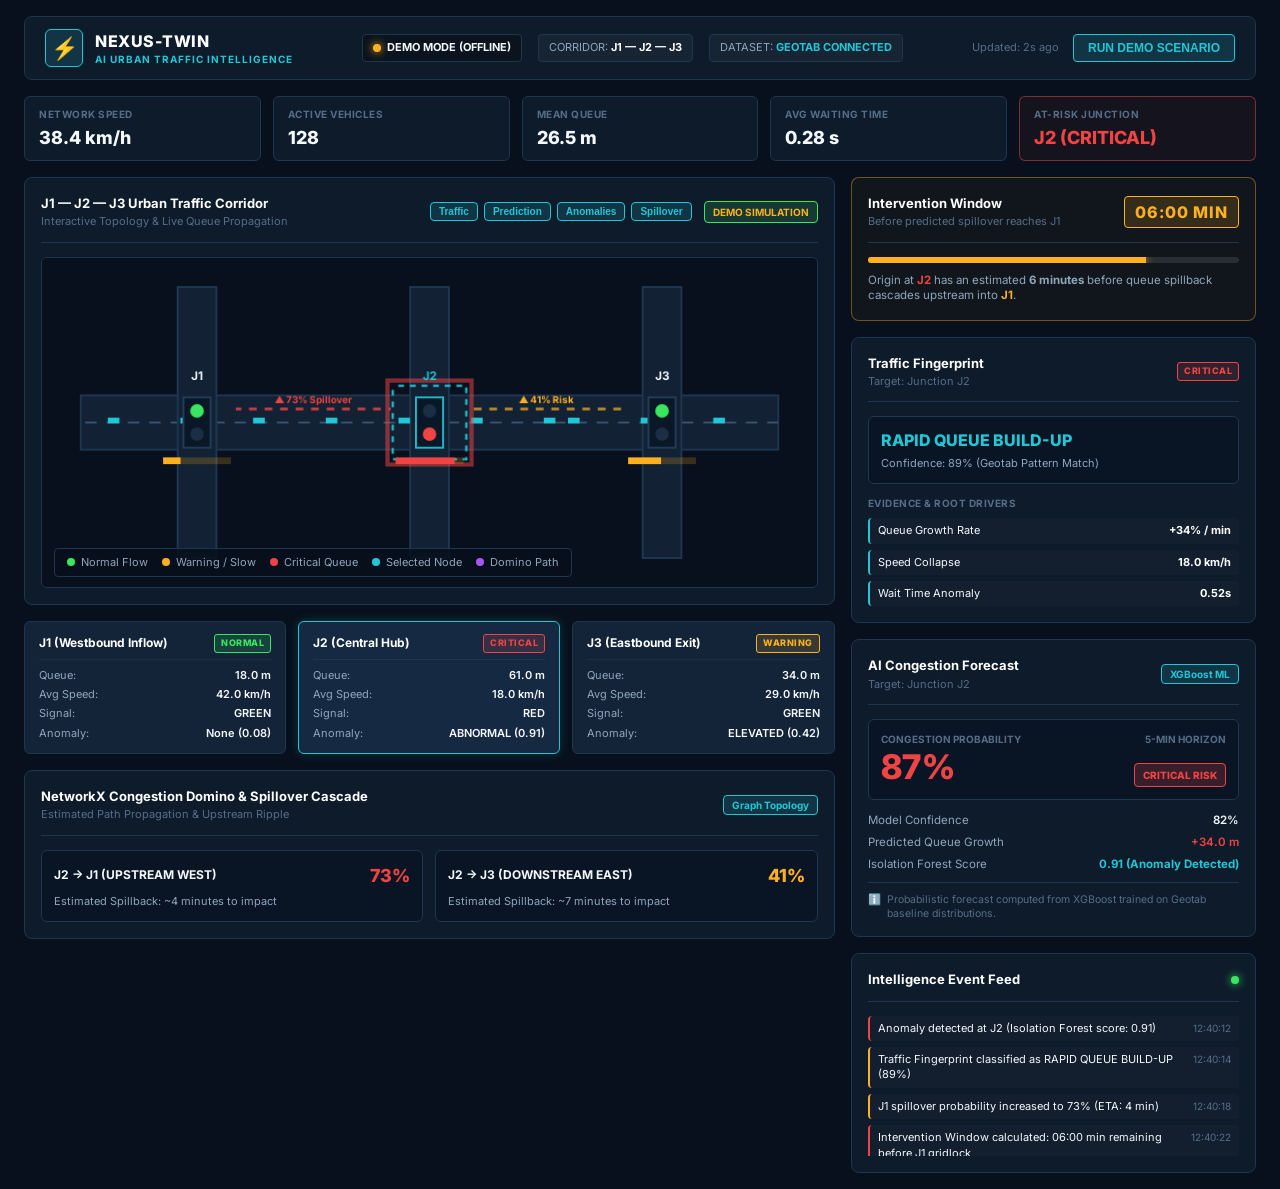
==== commit db423da1: "feat(web): complete P1 Intelligence Command Center with anomaly, fingerprint, domino cascade, and in" ====
--- a/web/index.html
+++ b/web/index.html
@@ -79,6 +79,13 @@
                             <span class="panel-sub">Interactive Topology & Live Queue Propagation</span>
                         </div>
                         <div class="map-controls">
+                            <!-- Overlay Toggle Badges -->
+                            <div class="layer-toggles">
+                                <button class="layer-btn active" id="toggleTrafficLayer" data-layer="traffic">Traffic</button>
+                                <button class="layer-btn active" id="togglePredictionLayer" data-layer="prediction">Prediction</button>
+                                <button class="layer-btn active" id="toggleAnomalyLayer" data-layer="anomaly">Anomalies</button>
+                                <button class="layer-btn active" id="toggleSpilloverLayer" data-layer="spillover">Spillover</button>
+                            </div>
                             <span class="mode-tag" id="liveTag">LIVE TELEMETRY</span>
                         </div>
                     </div>
@@ -93,6 +100,7 @@
                             <div class="legend-item"><span class="dot amber"></span> Warning / Slow</div>
                             <div class="legend-item"><span class="dot red"></span> Critical Queue</div>
                             <div class="legend-item"><span class="dot cyan"></span> Selected Node</div>
+                            <div class="legend-item"><span class="dot purple"></span> Domino Path</div>
                         </div>
                     </div>
                 </div>
@@ -119,6 +127,10 @@
                                 <span class="lbl">Signal:</span>
                                 <span class="val green-text" id="signalJ1">GREEN</span>
                             </div>
+                            <div class="card-metric">
+                                <span class="lbl">Anomaly:</span>
+                                <span class="val green-text" id="anomJ1">None (0.08)</span>
+                            </div>
                         </div>
                     </div>
 
@@ -141,6 +153,10 @@
                                 <span class="lbl">Signal:</span>
                                 <span class="val red-text" id="signalJ2">RED</span>
                             </div>
+                            <div class="card-metric">
+                                <span class="lbl">Anomaly:</span>
+                                <span class="val danger-text" id="anomJ2">ABNORMAL (0.91)</span>
+                            </div>
                         </div>
                     </div>
 
@@ -163,18 +179,79 @@
                                 <span class="lbl">Signal:</span>
                                 <span class="val green-text" id="signalJ3">GREEN</span>
                             </div>
-                        </div>
-                    </div>
-
+                            <div class="card-metric">
+                                <span class="lbl">Anomaly:</span>
+                                <span class="val amber-text" id="anomJ3">ELEVATED (0.42)</span>
+                            </div>
+                        </div>
+                    </div>
+
+                </div>
+
+                <!-- DOMINO CONGESTION PROPAGATION MATRIX PANEL (P1 Hero) -->
+                <div class="panel domino-panel">
+                    <div class="panel-header">
+                        <div class="panel-title-wrap">
+                            <h2>NetworkX Congestion Domino & Spillover Cascade</h2>
+                            <span class="panel-sub">Estimated Path Propagation & Upstream Ripple</span>
+                        </div>
+                        <span class="ai-badge">Graph Topology</span>
+                    </div>
+
+                    <div class="domino-paths-grid" id="dominoPathsGrid">
+                        <!-- Populated Dynamically by JS -->
+                    </div>
                 </div>
 
             </section>
 
 
-            <!-- RIGHT 4-COLUMN: AI PREDICTION & SYSTEM STATUS RAIL -->
+            <!-- RIGHT 4-COLUMN: AI INTELLIGENCE RAIL -->
             <section class="intelligence-column">
                 
-                <!-- AI PREDICTION PANEL -->
+                <!-- 1. INTELLIGENCE SUMMARY & INTERVENTION WINDOW -->
+                <div class="panel intervention-panel">
+                    <div class="panel-header">
+                        <div class="panel-title-wrap">
+                            <h2>Intervention Window</h2>
+                            <span class="panel-sub" id="interventionSub">Before predicted spillover reaches J1</span>
+                        </div>
+                        <div class="countdown-badge" id="interventionTimeBadge">06:00 MIN</div>
+                    </div>
+                    <div class="intervention-body">
+                        <div class="intervention-status-bar">
+                            <div class="progress-bar-fill" id="interventionProgress" style="width: 75%;"></div>
+                        </div>
+                        <p class="intervention-desc" id="interventionDesc">
+                            Origin at <strong class="danger-text">J2</strong> has an estimated <strong>6 minutes</strong> before queue spillback cascades upstream into <strong class="amber-text">J1</strong>.
+                        </p>
+                    </div>
+                </div>
+
+                <!-- 2. ANOMALY DETECTION & PATTERN FINGERPRINT -->
+                <div class="panel ai-panel">
+                    <div class="panel-header">
+                        <div class="panel-title-wrap">
+                            <h2>Traffic Fingerprint</h2>
+                            <span class="panel-sub" id="fingerprintTarget">Target: Junction J2</span>
+                        </div>
+                        <span class="status-pill status-critical" id="fingerprintSeverity">CRITICAL</span>
+                    </div>
+
+                    <div class="fingerprint-hero">
+                        <div class="fp-type-title" id="fingerprintLabel">RAPID QUEUE BUILD-UP</div>
+                        <div class="fp-confidence" id="fingerprintConfidence">Confidence: 89% (Geotab Pattern Match)</div>
+                    </div>
+
+                    <div class="evidence-block">
+                        <div class="evidence-header">EVIDENCE & ROOT DRIVERS</div>
+                        <div class="evidence-list" id="fingerprintEvidenceList">
+                            <!-- Dynamic Evidence Items -->
+                        </div>
+                    </div>
+                </div>
+
+                <!-- 3. AI PREDICTION PANEL -->
                 <div class="panel ai-panel">
                     <div class="panel-header">
                         <div class="panel-title-wrap">
@@ -205,43 +282,25 @@
                             <span class="detail-val danger-text" id="predQueueDelta">+34.0 m</span>
                         </div>
                         <div class="pred-detail-row">
-                            <span class="detail-label">Traffic Fingerprint</span>
-                            <span class="detail-val highlight-cyan" id="predFingerprint">INCIDENT-LIKE (91%)</span>
-                        </div>
-                        <div class="pred-detail-row">
-                            <span class="detail-label">Spillover Cascade Target</span>
-                            <span class="detail-val amber-text" id="predSpillover">J1 (73% in 4 min)</span>
+                            <span class="detail-label">Isolation Forest Score</span>
+                            <span class="detail-val highlight-cyan" id="anomScoreVal">0.91 (Anomaly Detected)</span>
                         </div>
                     </div>
 
                     <div class="responsible-ai-note">
                         <span class="note-icon">ℹ️</span>
-                        <span>Estimates derived from XGBoost model trained on Geotab historical baseline patterns.</span>
-                    </div>
-                </div>
-
-                <!-- SYSTEM STATUS & DATA HEALTH PANEL -->
-                <div class="panel status-panel">
-                    <div class="panel-header">
-                        <h2>Infrastructure & Providers</h2>
-                    </div>
-                    <div class="sys-list">
-                        <div class="sys-item">
-                            <span class="sys-name">FastAPI Decision Server</span>
-                            <span class="sys-status green-text" id="sysApi">ONLINE (8000)</span>
-                        </div>
-                        <div class="sys-item">
-                            <span class="sys-name">Traffic Intelligence Stream</span>
-                            <span class="sys-status green-text" id="sysTraffic">LIVE NORMALIZED</span>
-                        </div>
-                        <div class="sys-item">
-                            <span class="sys-name">Geotab Dataset Provenance</span>
-                            <span class="sys-status highlight-cyan">VALIDATED</span>
-                        </div>
-                        <div class="sys-item">
-                            <span class="sys-name">Digital Twin Simulator Bridge</span>
-                            <span class="sys-status amber-text" id="sysSim">STANDBY (PHASE 1)</span>
-                        </div>
+                        <span>Probabilistic forecast computed from XGBoost trained on Geotab baseline distributions.</span>
+                    </div>
+                </div>
+
+                <!-- 4. REALTIME INTELLIGENCE EVENT FEED -->
+                <div class="panel event-feed-panel">
+                    <div class="panel-header">
+                        <h2>Intelligence Event Feed</h2>
+                        <span class="live-pulse-dot"></span>
+                    </div>
+                    <div class="event-feed-list" id="eventFeedList">
+                        <!-- Dynamic Event Items -->
                     </div>
                 </div>
 
@@ -251,7 +310,7 @@
 
     </div>
 
-    <!-- P0 Clean Frontend Scripts -->
+    <!-- P1 Intelligence Frontend Scripts -->
     <script src="app.js"></script>
 </body>
 </html>
--- a/web/style.css
+++ b/web/style.css
@@ -1,5 +1,5 @@
 /* ==============================================================================
-   NEXUS-TWIN P0 Command Center Stylesheet
+   NEXUS-TWIN P1 Intelligence Command Center Stylesheet
    Design Language: Intelligent Transportation Command Center (Inter, Semantic Colors)
 ============================================================================== */
 
@@ -24,6 +24,8 @@
     --amber-glow: rgba(255, 176, 32, 0.2);
     --red: #EF4444;
     --red-glow: rgba(239, 68, 68, 0.2);
+    --purple: #A855F7;
+    --purple-glow: rgba(168, 85, 247, 0.2);
 
     --font-primary: 'Inter', -apple-system, BlinkMacSystemFont, 'Segoe UI', Roboto, sans-serif;
 }
@@ -163,6 +165,31 @@
     background: rgba(34, 199, 214, 0.25);
 }
 
+/* LAYER TOGGLES */
+.layer-toggles {
+    display: flex;
+    gap: 6px;
+    margin-right: 12px;
+}
+
+.layer-btn {
+    background: rgba(255, 255, 255, 0.05);
+    border: 1px solid var(--border-color);
+    color: var(--text-dim);
+    padding: 3px 8px;
+    border-radius: 4px;
+    font-size: 10px;
+    font-weight: 700;
+    cursor: pointer;
+    transition: all 0.15s ease;
+}
+
+.layer-btn.active {
+    background: rgba(34, 199, 214, 0.15);
+    border-color: var(--cyan);
+    color: var(--cyan);
+}
+
 /* GLOBAL METRICS STRIP */
 .global-metrics-strip {
     display: grid;
@@ -229,7 +256,7 @@
 }
 
 .panel-header h2 {
-    font-size: 14px;
+    font-size: 13px;
     font-weight: 700;
     color: #FFFFFF;
 }
@@ -239,6 +266,11 @@
     color: var(--text-dim);
     display: block;
     margin-top: 2px;
+}
+
+.map-controls {
+    display: flex;
+    align-items: center;
 }
 
 .mode-tag {
@@ -298,6 +330,7 @@
 .dot.amber { background: var(--amber); }
 .dot.red { background: var(--red); }
 .dot.cyan { background: var(--cyan); }
+.dot.purple { background: var(--purple); }
 
 /* JUNCTION CARDS GRID */
 .junction-cards-grid {
@@ -330,7 +363,7 @@
     display: flex;
     justify-content: space-between;
     align-items: center;
-    margin-bottom: 10px;
+    margin-bottom: 8px;
     border-bottom: 1px solid rgba(255, 255, 255, 0.05);
     padding-bottom: 6px;
 }
@@ -370,6 +403,131 @@
 .card-metric .val {
     font-weight: 600;
     color: var(--text-main);
+}
+
+/* DOMINO CASCADE MATRIX (P1 Hero) */
+.domino-paths-grid {
+    display: grid;
+    grid-template-columns: repeat(2, 1fr);
+    gap: 12px;
+}
+
+.domino-path-card {
+    background: #091524;
+    border: 1px solid var(--border-color);
+    border-radius: 6px;
+    padding: 12px;
+    display: flex;
+    flex-direction: column;
+    gap: 6px;
+}
+
+.domino-path-header {
+    display: flex;
+    justify-content: space-between;
+    align-items: center;
+    font-weight: 700;
+    font-size: 12px;
+}
+
+.domino-prob {
+    font-size: 18px;
+    font-weight: 800;
+}
+
+.domino-meta {
+    font-size: 11px;
+    color: var(--text-muted);
+}
+
+/* INTERVENTION WINDOW PANEL */
+.intervention-panel {
+    border-color: rgba(255, 176, 32, 0.4);
+    background: rgba(255, 176, 32, 0.04);
+}
+
+.countdown-badge {
+    font-size: 16px;
+    font-weight: 800;
+    color: var(--amber);
+    background: rgba(255, 176, 32, 0.15);
+    border: 1px solid var(--amber);
+    padding: 4px 10px;
+    border-radius: 4px;
+    letter-spacing: 1px;
+}
+
+.intervention-status-bar {
+    width: 100%;
+    height: 6px;
+    background: rgba(255, 255, 255, 0.1);
+    border-radius: 3px;
+    margin: 8px 0 10px 0;
+    overflow: hidden;
+}
+
+.progress-bar-fill {
+    height: 100%;
+    background: var(--amber);
+    box-shadow: 0 0 8px var(--amber);
+    transition: width 0.3s ease;
+}
+
+.intervention-desc {
+    font-size: 11.5px;
+    color: var(--text-muted);
+    line-height: 1.35;
+}
+
+/* FINGERPRINT HERO & EVIDENCE */
+.fingerprint-hero {
+    background: #091524;
+    border: 1px solid var(--border-color);
+    border-radius: 6px;
+    padding: 12px;
+    margin-bottom: 12px;
+}
+
+.fp-type-title {
+    font-size: 16px;
+    font-weight: 800;
+    color: var(--cyan);
+    margin-bottom: 4px;
+}
+
+.fp-confidence {
+    font-size: 11px;
+    color: var(--text-muted);
+}
+
+.evidence-block {
+    display: flex;
+    flex-direction: column;
+    gap: 6px;
+}
+
+.evidence-header {
+    font-size: 10px;
+    font-weight: 700;
+    color: var(--text-dim);
+    letter-spacing: 0.5px;
+    margin-bottom: 2px;
+}
+
+.evidence-list {
+    display: flex;
+    flex-direction: column;
+    gap: 6px;
+}
+
+.evidence-item {
+    display: flex;
+    justify-content: space-between;
+    font-size: 11px;
+    padding: 5px 8px;
+    background: rgba(255, 255, 255, 0.02);
+    border-radius: 4px;
+    border-left: 2px solid var(--cyan);
 }
 
 /* AI PREDICTION PANEL */
@@ -387,8 +545,8 @@
     background: #091524;
     border: 1px solid var(--border-color);
     border-radius: 6px;
-    padding: 14px;
-    margin-bottom: 14px;
+    padding: 12px;
+    margin-bottom: 12px;
 }
 
 .pred-meta {
@@ -407,7 +565,7 @@
 }
 
 .pred-percentage {
-    font-size: 38px;
+    font-size: 34px;
     font-weight: 800;
     line-height: 1;
 }
@@ -423,44 +581,69 @@
 .pred-details-list {
     display: flex;
     flex-direction: column;
-    gap: 8px;
+    gap: 6px;
     border-bottom: 1px solid var(--border-color);
-    padding-bottom: 12px;
-    margin-bottom: 12px;
+    padding-bottom: 10px;
+    margin-bottom: 10px;
 }
 
 .pred-detail-row {
     display: flex;
     justify-content: space-between;
-    font-size: 12px;
+    font-size: 11.5px;
 }
 .detail-label { color: var(--text-muted); }
 .detail-val { font-weight: 600; color: var(--text-main); }
 
 .responsible-ai-note {
     display: flex;
-    gap: 8px;
-    font-size: 11px;
+    gap: 6px;
+    font-size: 10.5px;
     color: var(--text-dim);
     line-height: 1.3;
 }
 
-/* SYSTEM STATUS PANEL */
-.sys-list {
-    display: flex;
-    flex-direction: column;
-    gap: 8px;
-}
-
-.sys-item {
-    display: flex;
-    justify-content: space-between;
-    font-size: 11px;
-    padding: 4px 0;
-    border-bottom: 1px solid rgba(255, 255, 255, 0.03);
-}
-.sys-name { color: var(--text-muted); }
-.sys-status { font-weight: 700; }
+/* EVENT FEED PANEL */
+.live-pulse-dot {
+    width: 8px;
+    height: 8px;
+    border-radius: 50%;
+    background: var(--green);
+    box-shadow: 0 0 8px var(--green);
+    animation: pulse 1.5s infinite;
+}
+
+@keyframes pulse {
+    0% { opacity: 0.4; }
+    50% { opacity: 1; }
+    100% { opacity: 0.4; }
+}
+
+.event-feed-list {
+    display: flex;
+    flex-direction: column;
+    gap: 6px;
+    max-height: 140px;
+    overflow-y: auto;
+}
+
+.event-feed-item {
+    display: flex;
+    justify-content: space-between;
+    font-size: 11px;
+    padding: 5px 8px;
+    border-radius: 4px;
+    background: rgba(255, 255, 255, 0.02);
+    border-left: 2px solid var(--blue);
+}
+
+.event-feed-item.critical { border-left-color: var(--red); }
+.event-feed-item.warning { border-left-color: var(--amber); }
+
+.event-time {
+    color: var(--text-dim);
+    font-size: 10px;
+}
 
 /* UTILITY COLORS */
 .highlight { color: #FFFFFF; font-weight: 700; }
@@ -468,6 +651,7 @@
 .green-text { color: var(--green); }
 .amber-text { color: var(--amber); }
 .danger-text, .red-text { color: var(--red); }
+.purple-text { color: var(--purple); }
 
 /* RESPONSIVE */
 @media (max-width: 1080px) {
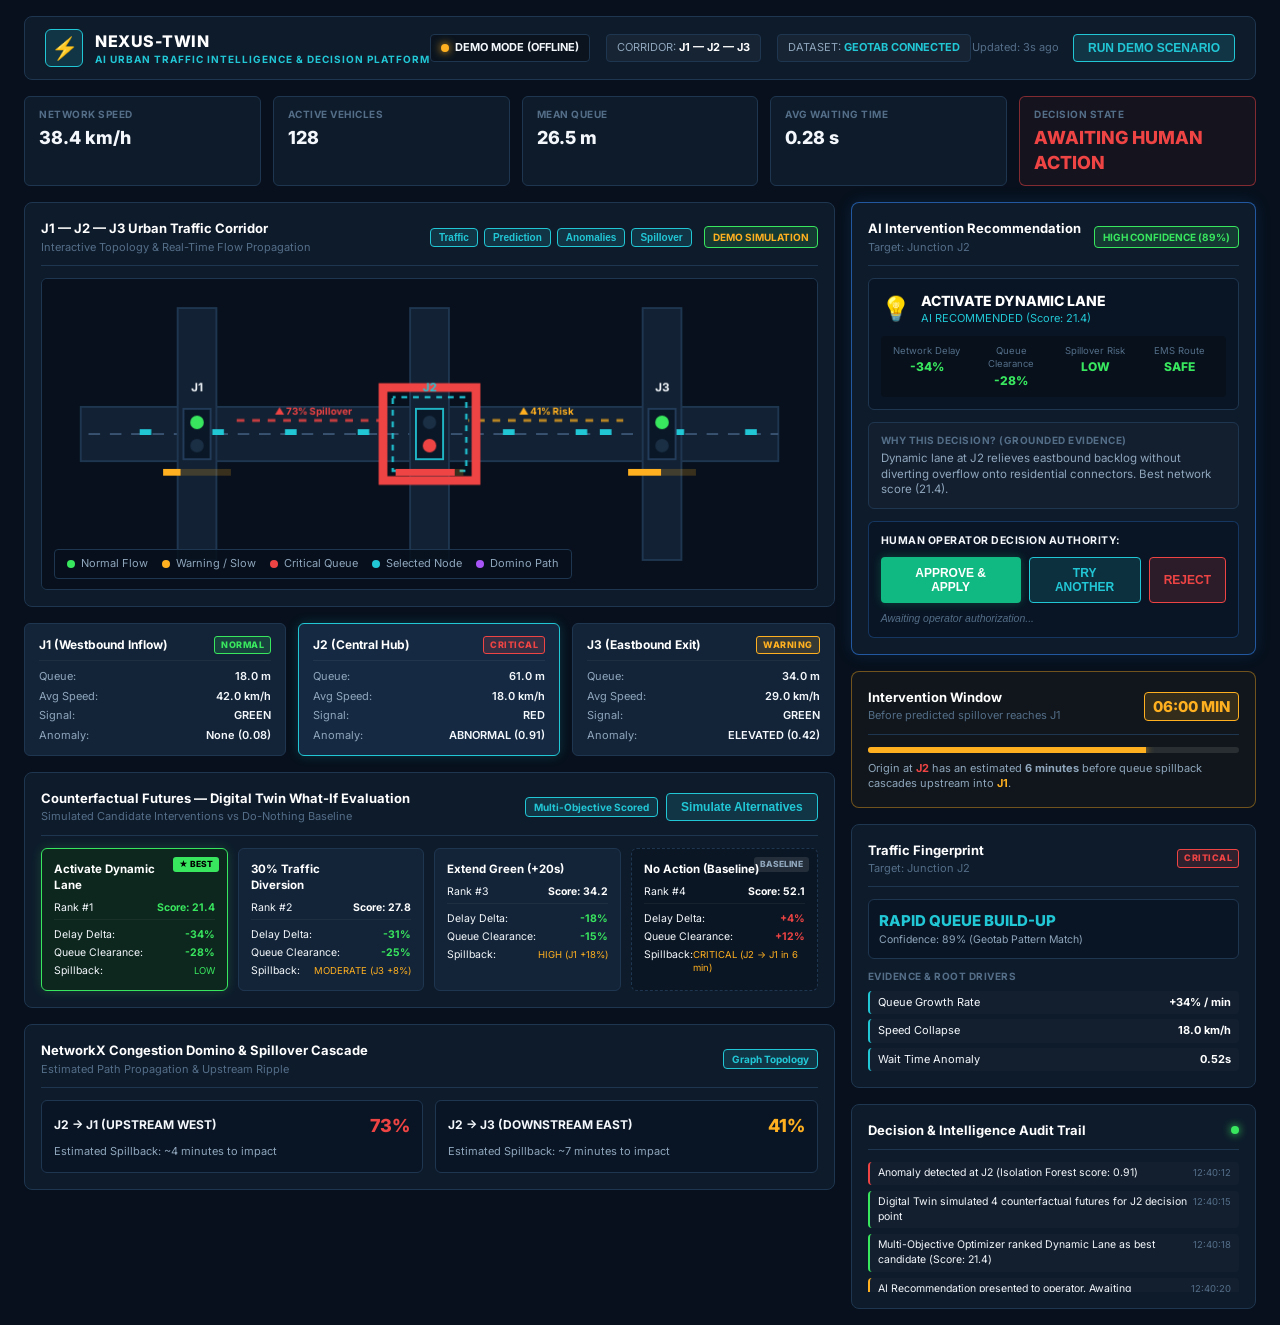
==== commit f79310f0: "feat(web): complete P2 Decision Command Center with counterfactual futures, explainable AI recommend" ====
--- a/web/index.html
+++ b/web/index.html
@@ -3,7 +3,7 @@
 <head>
     <meta charset="UTF-8">
     <meta name="viewport" content="width=device-width, initial-scale=1.0">
-    <title>NEXUS-TWIN — Traffic Intelligence Command Center</title>
+    <title>NEXUS-TWIN — Traffic Intelligence & Decision Command Center</title>
     <!-- Google Fonts -->
     <link rel="preconnect" href="https://fonts.googleapis.com">
     <link rel="preconnect" href="https://fonts.gstatic.com" crossorigin>
@@ -19,7 +19,7 @@
                 <div class="brand-logo">⚡</div>
                 <div>
                     <h1 class="brand-title">NEXUS-TWIN</h1>
-                    <div class="brand-subtitle">AI URBAN TRAFFIC INTELLIGENCE</div>
+                    <div class="brand-subtitle">AI URBAN TRAFFIC INTELLIGENCE & DECISION PLATFORM</div>
                 </div>
             </div>
 
@@ -61,8 +61,8 @@
                 <span class="metric-val" id="globalDelay">0.28 s</span>
             </div>
             <div class="metric-box highlight-box">
-                <span class="metric-label">AT-RISK JUNCTION</span>
-                <span class="metric-val danger-text" id="globalAtRisk">J2 (CRITICAL)</span>
+                <span class="metric-label">DECISION STATE</span>
+                <span class="metric-val danger-text" id="globalDecisionState">AWAITING HUMAN ACTION</span>
             </div>
         </section>
 
@@ -76,7 +76,7 @@
                     <div class="panel-header">
                         <div class="panel-title-wrap">
                             <h2>J1 — J2 — J3 Urban Traffic Corridor</h2>
-                            <span class="panel-sub">Interactive Topology & Live Queue Propagation</span>
+                            <span class="panel-sub">Interactive Topology & Real-Time Flow Propagation</span>
                         </div>
                         <div class="map-controls">
                             <!-- Overlay Toggle Badges -->
@@ -92,7 +92,7 @@
 
                     <!-- Canvas Traffic Network -->
                     <div class="canvas-container">
-                        <canvas id="networkCanvas" width="800" height="340"></canvas>
+                        <canvas id="networkCanvas" width="800" height="320"></canvas>
                         
                         <!-- Map Interactive Legend -->
                         <div class="map-legend">
@@ -188,7 +188,25 @@
 
                 </div>
 
-                <!-- DOMINO CONGESTION PROPAGATION MATRIX PANEL (P1 Hero) -->
+                <!-- COUNTERFACTUAL FUTURES & DIGITAL TWIN COMPARISON MATRIX (P2 Hero) -->
+                <div class="panel counterfactual-panel">
+                    <div class="panel-header">
+                        <div class="panel-title-wrap">
+                            <h2>Counterfactual Futures — Digital Twin What-If Evaluation</h2>
+                            <span class="panel-sub">Simulated Candidate Interventions vs Do-Nothing Baseline</span>
+                        </div>
+                        <div style="display: flex; gap: 8px; align-items: center;">
+                            <span class="ai-badge">Multi-Objective Scored</span>
+                            <button class="btn btn-secondary btn-sm" id="btnReevaluate">Simulate Alternatives</button>
+                        </div>
+                    </div>
+
+                    <div class="future-cards-grid" id="futureCardsGrid">
+                        <!-- Populated Dynamically by JS -->
+                    </div>
+                </div>
+
+                <!-- DOMINO CASCADE MATRIX (P1 Hero) -->
                 <div class="panel domino-panel">
                     <div class="panel-header">
                         <div class="panel-title-wrap">
@@ -206,10 +224,69 @@
             </section>
 
 
-            <!-- RIGHT 4-COLUMN: AI INTELLIGENCE RAIL -->
+            <!-- RIGHT 4-COLUMN: DECISION SUPPORT & AI INTELLIGENCE RAIL -->
             <section class="intelligence-column">
                 
-                <!-- 1. INTELLIGENCE SUMMARY & INTERVENTION WINDOW -->
+                <!-- 1. AI RECOMMENDATION & HUMAN DECISION ACTION PANEL (P2 Central Hero) -->
+                <div class="panel decision-panel highlight-panel">
+                    <div class="panel-header">
+                        <div class="panel-title-wrap">
+                            <h2>AI Intervention Recommendation</h2>
+                            <span class="panel-sub" id="recTargetSub">Target: Junction J2</span>
+                        </div>
+                        <span class="rec-confidence-badge" id="recConfidenceBadge">HIGH CONFIDENCE (89%)</span>
+                    </div>
+
+                    <div class="recommendation-hero">
+                        <div class="rec-action-row">
+                            <span class="rec-action-icon">💡</span>
+                            <div>
+                                <div class="rec-strategy-title" id="recStrategyTitle">ACTIVATE DYNAMIC BYPASS LANE</div>
+                                <div class="rec-strategy-tagline" id="recStrategyTagline">Selected by Multi-Objective Optimizer (Score: 21.4)</div>
+                            </div>
+                        </div>
+                        
+                        <div class="rec-impact-box">
+                            <div class="impact-stat">
+                                <span class="impact-lbl">Network Delay</span>
+                                <span class="impact-val green-text" id="recImpactDelay">-34%</span>
+                            </div>
+                            <div class="impact-stat">
+                                <span class="impact-lbl">Queue Clearance</span>
+                                <span class="impact-val green-text" id="recImpactQueue">-28%</span>
+                            </div>
+                            <div class="impact-stat">
+                                <span class="impact-lbl">Spillover Risk</span>
+                                <span class="impact-val green-text" id="recImpactSpillover">LOW</span>
+                            </div>
+                            <div class="impact-stat">
+                                <span class="impact-lbl">EMS Route</span>
+                                <span class="impact-val green-text" id="recImpactSafety">SAFE</span>
+                            </div>
+                        </div>
+                    </div>
+
+                    <!-- Grounded Explanation Section -->
+                    <div class="explanation-box">
+                        <div class="explanation-title">WHY THIS DECISION? (GROUNDED EVIDENCE)</div>
+                        <p class="explanation-text" id="recExplanationText">
+                            Dynamic lane at J2 relieves eastbound backlog without diverting overflow onto residential connectors. Outperforms Diversion (-31% delay) and Green Extend (-18% delay) while preserving emergency corridor clearance.
+                        </p>
+                    </div>
+
+                    <!-- HUMAN OPERATOR ACTION CONTROLS -->
+                    <div class="human-decision-box">
+                        <div class="human-prompt-label">HUMAN OPERATOR DECISION AUTHORITY:</div>
+                        <div class="human-buttons-row">
+                            <button class="btn btn-approve" id="btnApproveStrategy">APPROVE & APPLY</button>
+                            <button class="btn btn-try-another" id="btnTryAnother">TRY ANOTHER</button>
+                            <button class="btn btn-reject" id="btnRejectStrategy">REJECT</button>
+                        </div>
+                        <div class="decision-status-text" id="decisionStatusMsg">Awaiting operator authorization...</div>
+                    </div>
+                </div>
+
+                <!-- 2. INTERVENTION WINDOW & TIME BOUNDS -->
                 <div class="panel intervention-panel">
                     <div class="panel-header">
                         <div class="panel-title-wrap">
@@ -228,7 +305,7 @@
                     </div>
                 </div>
 
-                <!-- 2. ANOMALY DETECTION & PATTERN FINGERPRINT -->
+                <!-- 3. TRAFFIC FINGERPRINT & EVIDENCE -->
                 <div class="panel ai-panel">
                     <div class="panel-header">
                         <div class="panel-title-wrap">
@@ -251,52 +328,10 @@
                     </div>
                 </div>
 
-                <!-- 3. AI PREDICTION PANEL -->
-                <div class="panel ai-panel">
-                    <div class="panel-header">
-                        <div class="panel-title-wrap">
-                            <h2>AI Congestion Forecast</h2>
-                            <span class="panel-sub" id="predTargetNode">Target: Junction J2</span>
-                        </div>
-                        <span class="ai-badge">XGBoost ML</span>
-                    </div>
-
-                    <div class="pred-highlight-box">
-                        <div class="pred-meta">
-                            <span class="pred-label">CONGESTION PROBABILITY</span>
-                            <span class="pred-horizon">5-MIN HORIZON</span>
-                        </div>
-                        <div class="pred-stat-row">
-                            <span class="pred-percentage danger-text" id="predProbability">87%</span>
-                            <div class="pred-risk-badge bg-danger" id="predRiskBadge">CRITICAL RISK</div>
-                        </div>
-                    </div>
-
-                    <div class="pred-details-list">
-                        <div class="pred-detail-row">
-                            <span class="detail-label">Model Confidence</span>
-                            <span class="detail-val" id="predConfidence">82%</span>
-                        </div>
-                        <div class="pred-detail-row">
-                            <span class="detail-label">Predicted Queue Growth</span>
-                            <span class="detail-val danger-text" id="predQueueDelta">+34.0 m</span>
-                        </div>
-                        <div class="pred-detail-row">
-                            <span class="detail-label">Isolation Forest Score</span>
-                            <span class="detail-val highlight-cyan" id="anomScoreVal">0.91 (Anomaly Detected)</span>
-                        </div>
-                    </div>
-
-                    <div class="responsible-ai-note">
-                        <span class="note-icon">ℹ️</span>
-                        <span>Probabilistic forecast computed from XGBoost trained on Geotab baseline distributions.</span>
-                    </div>
-                </div>
-
-                <!-- 4. REALTIME INTELLIGENCE EVENT FEED -->
+                <!-- 4. REALTIME INTELLIGENCE & DECISION AUDIT TIMELINE -->
                 <div class="panel event-feed-panel">
                     <div class="panel-header">
-                        <h2>Intelligence Event Feed</h2>
+                        <h2>Decision & Intelligence Audit Trail</h2>
                         <span class="live-pulse-dot"></span>
                     </div>
                     <div class="event-feed-list" id="eventFeedList">
@@ -310,7 +345,7 @@
 
     </div>
 
-    <!-- P1 Intelligence Frontend Scripts -->
+    <!-- P2 Decision Frontend Scripts -->
     <script src="app.js"></script>
 </body>
 </html>
--- a/web/style.css
+++ b/web/style.css
@@ -1,5 +1,5 @@
 /* ==============================================================================
-   NEXUS-TWIN P1 Intelligence Command Center Stylesheet
+   NEXUS-TWIN P2 Decision Command Center Stylesheet
    Design Language: Intelligent Transportation Command Center (Inter, Semantic Colors)
 ============================================================================== */
 
@@ -165,6 +165,33 @@
     background: rgba(34, 199, 214, 0.25);
 }
 
+.btn-approve {
+    background: #10B981;
+    color: #FFFFFF;
+    font-weight: 700;
+    padding: 8px 16px;
+    box-shadow: 0 0 10px rgba(16, 185, 129, 0.3);
+}
+.btn-approve:hover { background: #059669; }
+
+.btn-try-another {
+    background: rgba(34, 199, 214, 0.15);
+    border: 1px solid var(--cyan);
+    color: var(--cyan);
+    font-weight: 700;
+    padding: 8px 14px;
+}
+.btn-try-another:hover { background: rgba(34, 199, 214, 0.25); }
+
+.btn-reject {
+    background: rgba(239, 68, 68, 0.15);
+    border: 1px solid var(--red);
+    color: var(--red);
+    font-weight: 700;
+    padding: 8px 14px;
+}
+.btn-reject:hover { background: rgba(239, 68, 68, 0.25); }
+
 /* LAYER TOGGLES */
 .layer-toggles {
     display: flex;
@@ -246,13 +273,18 @@
     padding: 16px;
 }
 
+.highlight-panel {
+    border: 1.5px solid rgba(47, 128, 237, 0.6);
+    box-shadow: 0 0 16px rgba(47, 128, 237, 0.15);
+}
+
 .panel-header {
     display: flex;
     justify-content: space-between;
     align-items: center;
     border-bottom: 1px solid var(--border-color);
-    padding-bottom: 12px;
-    margin-bottom: 14px;
+    padding-bottom: 10px;
+    margin-bottom: 12px;
 }
 
 .panel-header h2 {
@@ -396,14 +428,79 @@
     justify-content: space-between;
     font-size: 11px;
 }
-
-.card-metric .lbl {
-    color: var(--text-muted);
-}
-.card-metric .val {
-    font-weight: 600;
-    color: var(--text-main);
-}
+.card-metric .lbl { color: var(--text-muted); }
+.card-metric .val { font-weight: 600; color: var(--text-main); }
+
+/* COUNTERFACTUAL FUTURES CARDS GRID (P2 Hero) */
+.future-cards-grid {
+    display: grid;
+    grid-template-columns: repeat(4, 1fr);
+    gap: 10px;
+}
+
+.future-card {
+    background: var(--bg-card);
+    border: 1px solid var(--border-color);
+    border-radius: 6px;
+    padding: 12px;
+    display: flex;
+    flex-direction: column;
+    gap: 8px;
+    position: relative;
+    cursor: pointer;
+    transition: all 0.15s ease;
+}
+
+.future-card:hover {
+    background: var(--bg-card-hover);
+    border-color: var(--border-highlight);
+}
+
+.future-card.recommended-future {
+    border: 1.5px solid var(--green);
+    box-shadow: 0 0 12px var(--green-glow);
+    background: #0D261E;
+}
+
+.future-card.baseline-future {
+    border: 1px dashed var(--border-color);
+    background: #0B1624;
+}
+
+.future-badge {
+    position: absolute;
+    top: 8px;
+    right: 8px;
+    font-size: 8.5px;
+    font-weight: 800;
+    padding: 2px 6px;
+    border-radius: 3px;
+}
+.badge-best { background: var(--green); color: #000; }
+.badge-base { background: rgba(255, 255, 255, 0.1); color: var(--text-muted); }
+
+.future-title {
+    font-size: 11.5px;
+    font-weight: 700;
+    color: #FFFFFF;
+    padding-right: 40px;
+}
+
+.future-score-row {
+    display: flex;
+    justify-content: space-between;
+    font-size: 10.5px;
+    border-bottom: 1px solid rgba(255, 255, 255, 0.05);
+    padding-bottom: 4px;
+}
+
+.future-deltas {
+    display: flex;
+    flex-direction: column;
+    gap: 3px;
+    font-size: 10.5px;
+}
+.delta-row { display: flex; justify-content: space-between; }
 
 /* DOMINO CASCADE MATRIX (P1 Hero) */
 .domino-paths-grid {
@@ -440,6 +537,117 @@
     color: var(--text-muted);
 }
 
+/* AI RECOMMENDATION & HUMAN DECISION (P2 Hero) */
+.rec-confidence-badge {
+    font-size: 10px;
+    font-weight: 700;
+    color: var(--green);
+    background: rgba(57, 231, 95, 0.15);
+    border: 1px solid var(--green);
+    padding: 3px 8px;
+    border-radius: 4px;
+}
+
+.recommendation-hero {
+    background: #091524;
+    border: 1px solid var(--border-color);
+    border-radius: 6px;
+    padding: 12px;
+    margin-bottom: 12px;
+    display: flex;
+    flex-direction: column;
+    gap: 10px;
+}
+
+.rec-action-row {
+    display: flex;
+    align-items: center;
+    gap: 10px;
+}
+
+.rec-action-icon {
+    font-size: 24px;
+}
+
+.rec-strategy-title {
+    font-size: 14px;
+    font-weight: 800;
+    color: #FFFFFF;
+}
+
+.rec-strategy-tagline {
+    font-size: 11px;
+    color: var(--cyan);
+}
+
+.rec-impact-box {
+    display: grid;
+    grid-template-columns: repeat(4, 1fr);
+    gap: 8px;
+    background: rgba(0, 0, 0, 0.25);
+    padding: 8px;
+    border-radius: 4px;
+}
+
+.impact-stat {
+    display: flex;
+    flex-direction: column;
+    gap: 2px;
+    text-align: center;
+}
+.impact-lbl { font-size: 9.5px; color: var(--text-dim); }
+.impact-val { font-size: 12px; font-weight: 800; }
+
+.explanation-box {
+    background: rgba(255, 255, 255, 0.02);
+    border: 1px solid var(--border-color);
+    border-radius: 6px;
+    padding: 10px 12px;
+    margin-bottom: 12px;
+}
+
+.explanation-title {
+    font-size: 10px;
+    font-weight: 700;
+    color: var(--text-dim);
+    letter-spacing: 0.5px;
+    margin-bottom: 4px;
+}
+
+.explanation-text {
+    font-size: 11.5px;
+    color: var(--text-muted);
+    line-height: 1.35;
+}
+
+.human-decision-box {
+    display: flex;
+    flex-direction: column;
+    gap: 8px;
+    background: #091524;
+    border: 1px solid rgba(47, 128, 237, 0.3);
+    padding: 12px;
+    border-radius: 6px;
+}
+
+.human-prompt-label {
+    font-size: 10.5px;
+    font-weight: 700;
+    color: var(--text-main);
+    letter-spacing: 0.5px;
+}
+
+.human-buttons-row {
+    display: flex;
+    gap: 8px;
+}
+
+.decision-status-text {
+    font-size: 10.5px;
+    color: var(--text-dim);
+    font-style: italic;
+}
+
 /* INTERVENTION WINDOW PANEL */
 .intervention-panel {
     border-color: rgba(255, 176, 32, 0.4);
@@ -447,14 +655,13 @@
 }
 
 .countdown-badge {
-    font-size: 16px;
+    font-size: 15px;
     font-weight: 800;
     color: var(--amber);
     background: rgba(255, 176, 32, 0.15);
     border: 1px solid var(--amber);
-    padding: 4px 10px;
-    border-radius: 4px;
-    letter-spacing: 1px;
+    padding: 3px 8px;
+    border-radius: 4px;
 }
 
 .intervention-status-bar {
@@ -462,7 +669,7 @@
     height: 6px;
     background: rgba(255, 255, 255, 0.1);
     border-radius: 3px;
-    margin: 8px 0 10px 0;
+    margin: 6px 0 8px 0;
     overflow: hidden;
 }
 
@@ -474,7 +681,7 @@
 }
 
 .intervention-desc {
-    font-size: 11.5px;
+    font-size: 11px;
     color: var(--text-muted);
     line-height: 1.35;
 }
@@ -484,19 +691,19 @@
     background: #091524;
     border: 1px solid var(--border-color);
     border-radius: 6px;
-    padding: 12px;
-    margin-bottom: 12px;
+    padding: 10px;
+    margin-bottom: 10px;
 }
 
 .fp-type-title {
-    font-size: 16px;
+    font-size: 15px;
     font-weight: 800;
     color: var(--cyan);
-    margin-bottom: 4px;
+    margin-bottom: 2px;
 }
 
 .fp-confidence {
-    font-size: 11px;
+    font-size: 10.5px;
     color: var(--text-muted);
 }
 
@@ -517,20 +724,20 @@
 .evidence-list {
     display: flex;
     flex-direction: column;
-    gap: 6px;
+    gap: 5px;
 }
 
 .evidence-item {
     display: flex;
     justify-content: space-between;
     font-size: 11px;
-    padding: 5px 8px;
+    padding: 4px 8px;
     background: rgba(255, 255, 255, 0.02);
     border-radius: 4px;
     border-left: 2px solid var(--cyan);
 }
 
-/* AI PREDICTION PANEL */
+/* AI PREDICTION BADGES & AUDIT FEED */
 .ai-badge {
     background: rgba(34, 199, 214, 0.15);
     border: 1px solid var(--cyan);
@@ -541,69 +748,6 @@
     border-radius: 4px;
 }
 
-.pred-highlight-box {
-    background: #091524;
-    border: 1px solid var(--border-color);
-    border-radius: 6px;
-    padding: 12px;
-    margin-bottom: 12px;
-}
-
-.pred-meta {
-    display: flex;
-    justify-content: space-between;
-    font-size: 10px;
-    font-weight: 700;
-    color: var(--text-dim);
-    margin-bottom: 4px;
-}
-
-.pred-stat-row {
-    display: flex;
-    align-items: baseline;
-    justify-content: space-between;
-}
-
-.pred-percentage {
-    font-size: 34px;
-    font-weight: 800;
-    line-height: 1;
-}
-
-.pred-risk-badge {
-    font-size: 10px;
-    font-weight: 800;
-    padding: 4px 8px;
-    border-radius: 4px;
-}
-.bg-danger { background: rgba(239, 68, 68, 0.2); border: 1px solid var(--red); color: var(--red); }
-
-.pred-details-list {
-    display: flex;
-    flex-direction: column;
-    gap: 6px;
-    border-bottom: 1px solid var(--border-color);
-    padding-bottom: 10px;
-    margin-bottom: 10px;
-}
-
-.pred-detail-row {
-    display: flex;
-    justify-content: space-between;
-    font-size: 11.5px;
-}
-.detail-label { color: var(--text-muted); }
-.detail-val { font-weight: 600; color: var(--text-main); }
-
-.responsible-ai-note {
-    display: flex;
-    gap: 6px;
-    font-size: 10.5px;
-    color: var(--text-dim);
-    line-height: 1.3;
-}
-
-/* EVENT FEED PANEL */
 .live-pulse-dot {
     width: 8px;
     height: 8px;
@@ -623,15 +767,15 @@
     display: flex;
     flex-direction: column;
     gap: 6px;
-    max-height: 140px;
+    max-height: 130px;
     overflow-y: auto;
 }
 
 .event-feed-item {
     display: flex;
     justify-content: space-between;
-    font-size: 11px;
-    padding: 5px 8px;
+    font-size: 10.5px;
+    padding: 4px 8px;
     border-radius: 4px;
     background: rgba(255, 255, 255, 0.02);
     border-left: 2px solid var(--blue);
@@ -639,10 +783,11 @@
 
 .event-feed-item.critical { border-left-color: var(--red); }
 .event-feed-item.warning { border-left-color: var(--amber); }
+.event-feed-item.success { border-left-color: var(--green); }
 
 .event-time {
     color: var(--text-dim);
-    font-size: 10px;
+    font-size: 9.5px;
 }
 
 /* UTILITY COLORS */
@@ -658,6 +803,9 @@
     .main-grid {
         grid-template-columns: 1fr;
     }
+    .future-cards-grid {
+        grid-template-columns: repeat(2, 1fr);
+    }
     .global-metrics-strip {
         grid-template-columns: repeat(3, 1fr);
     }
